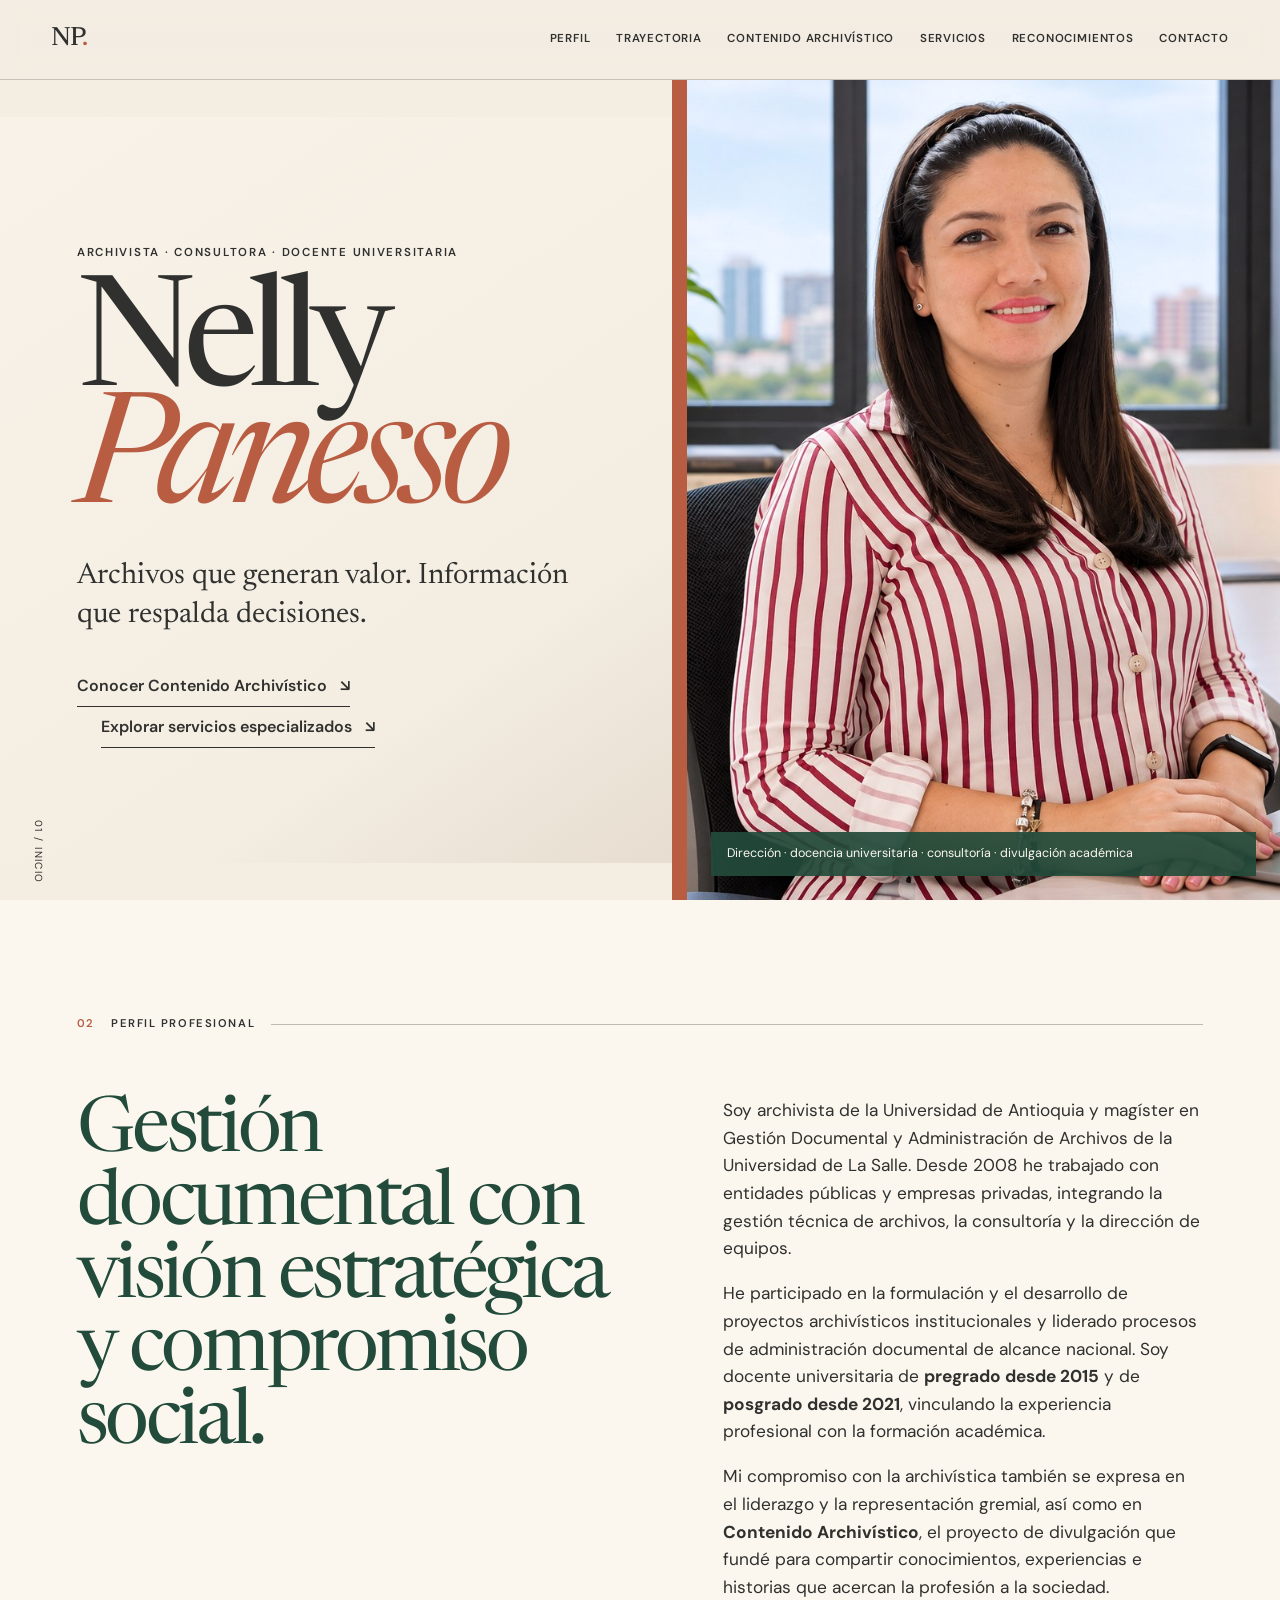
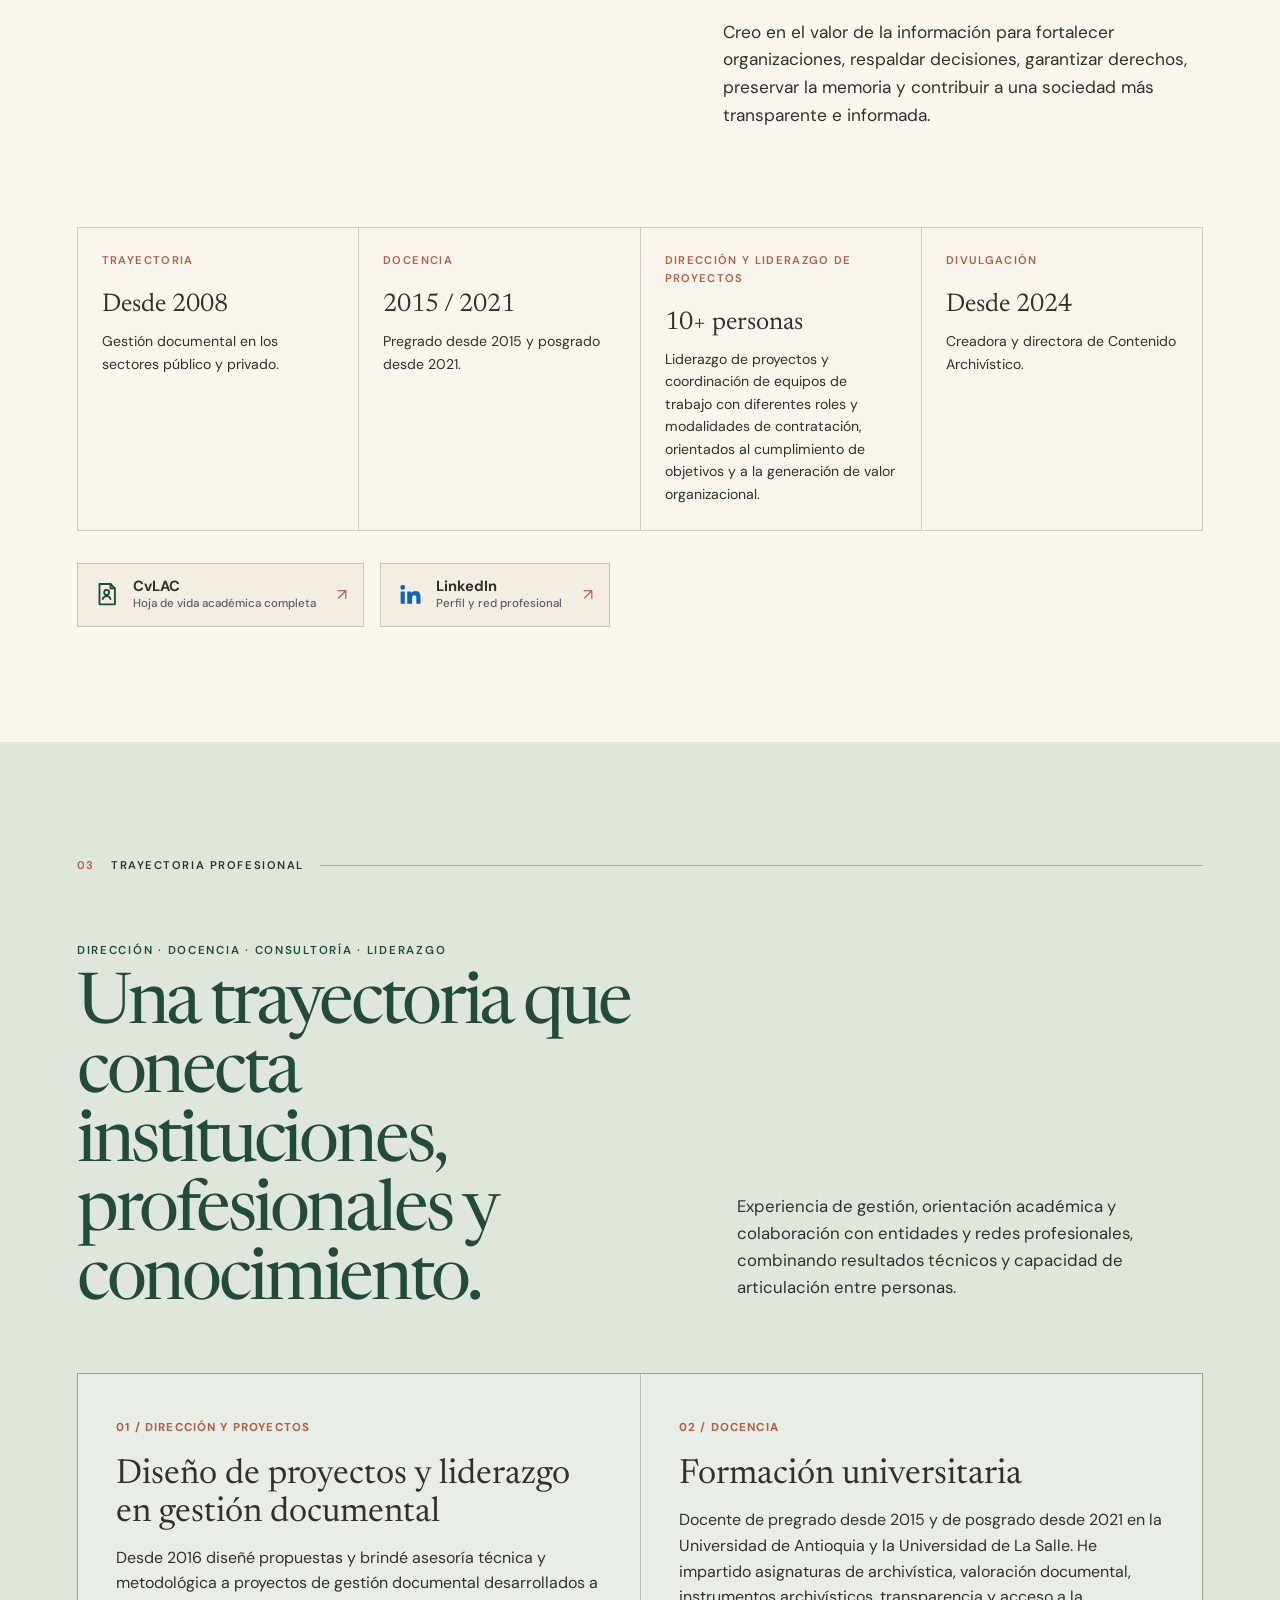
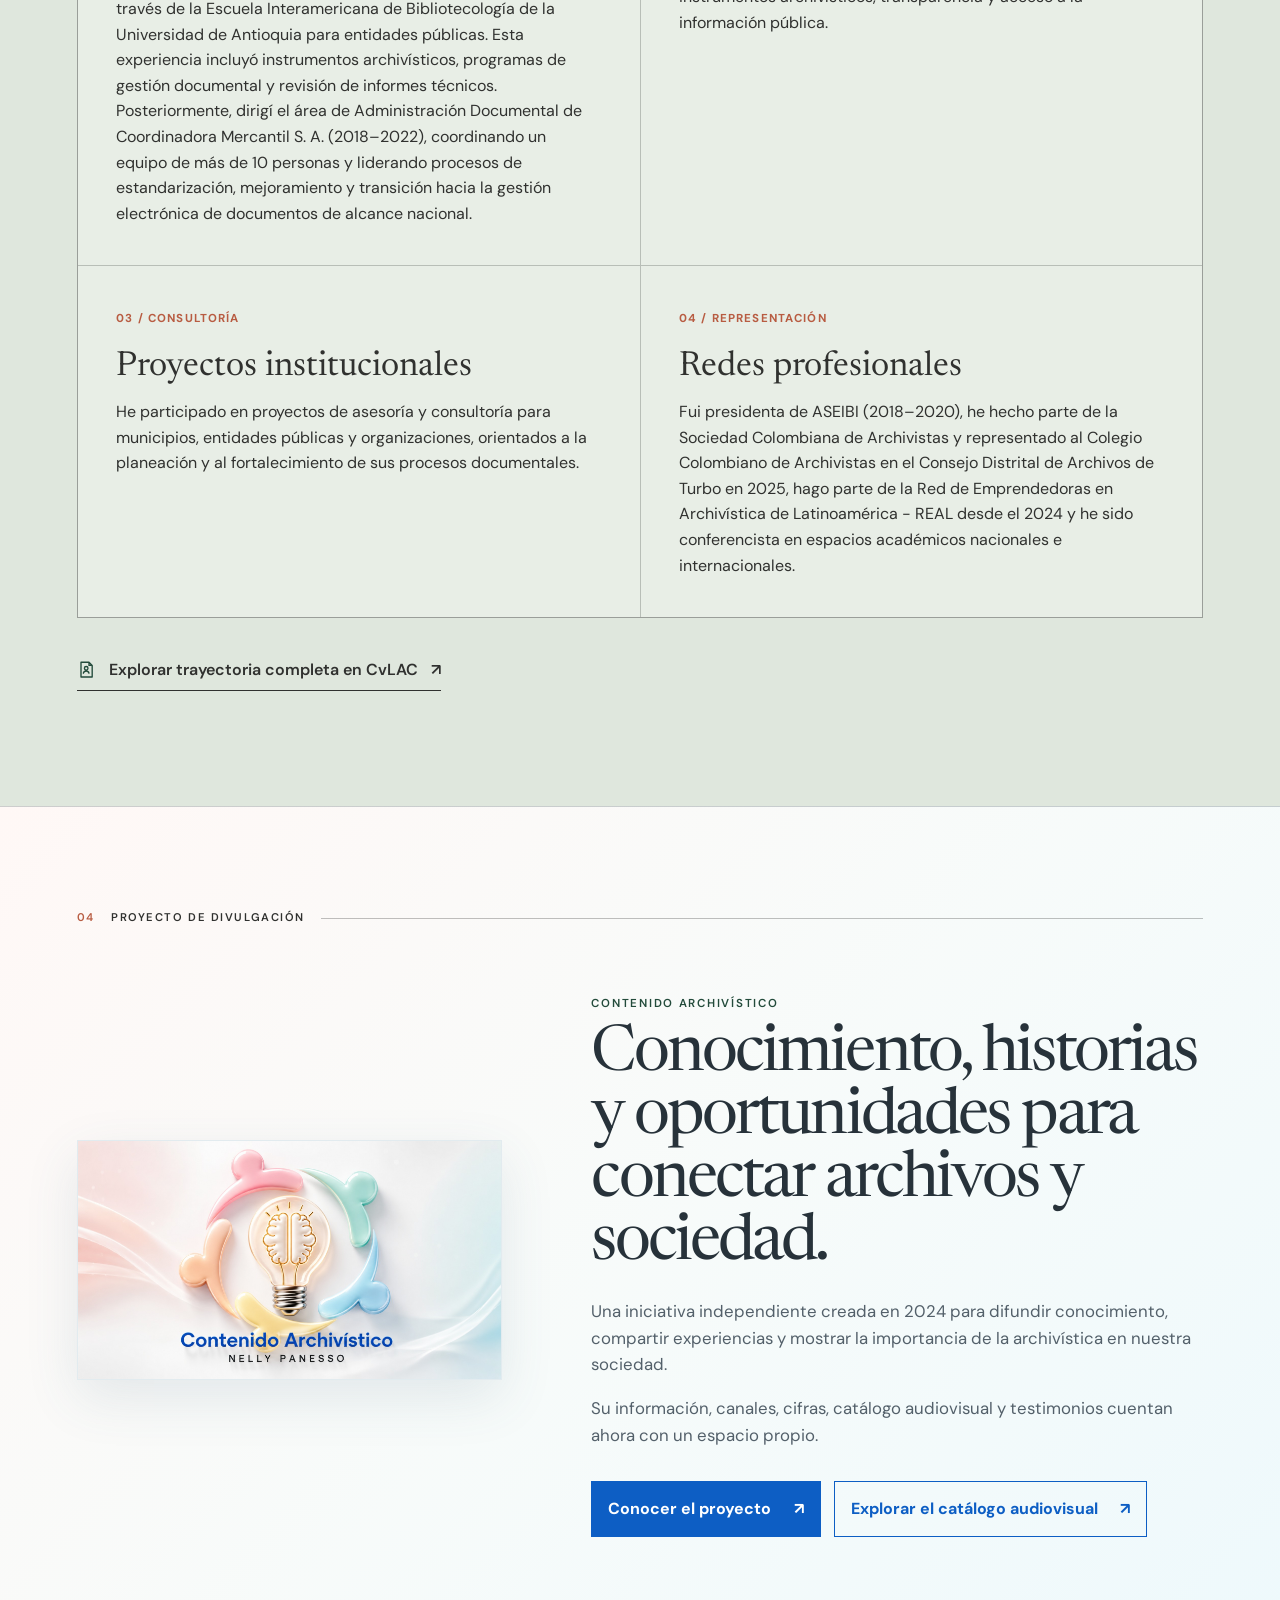
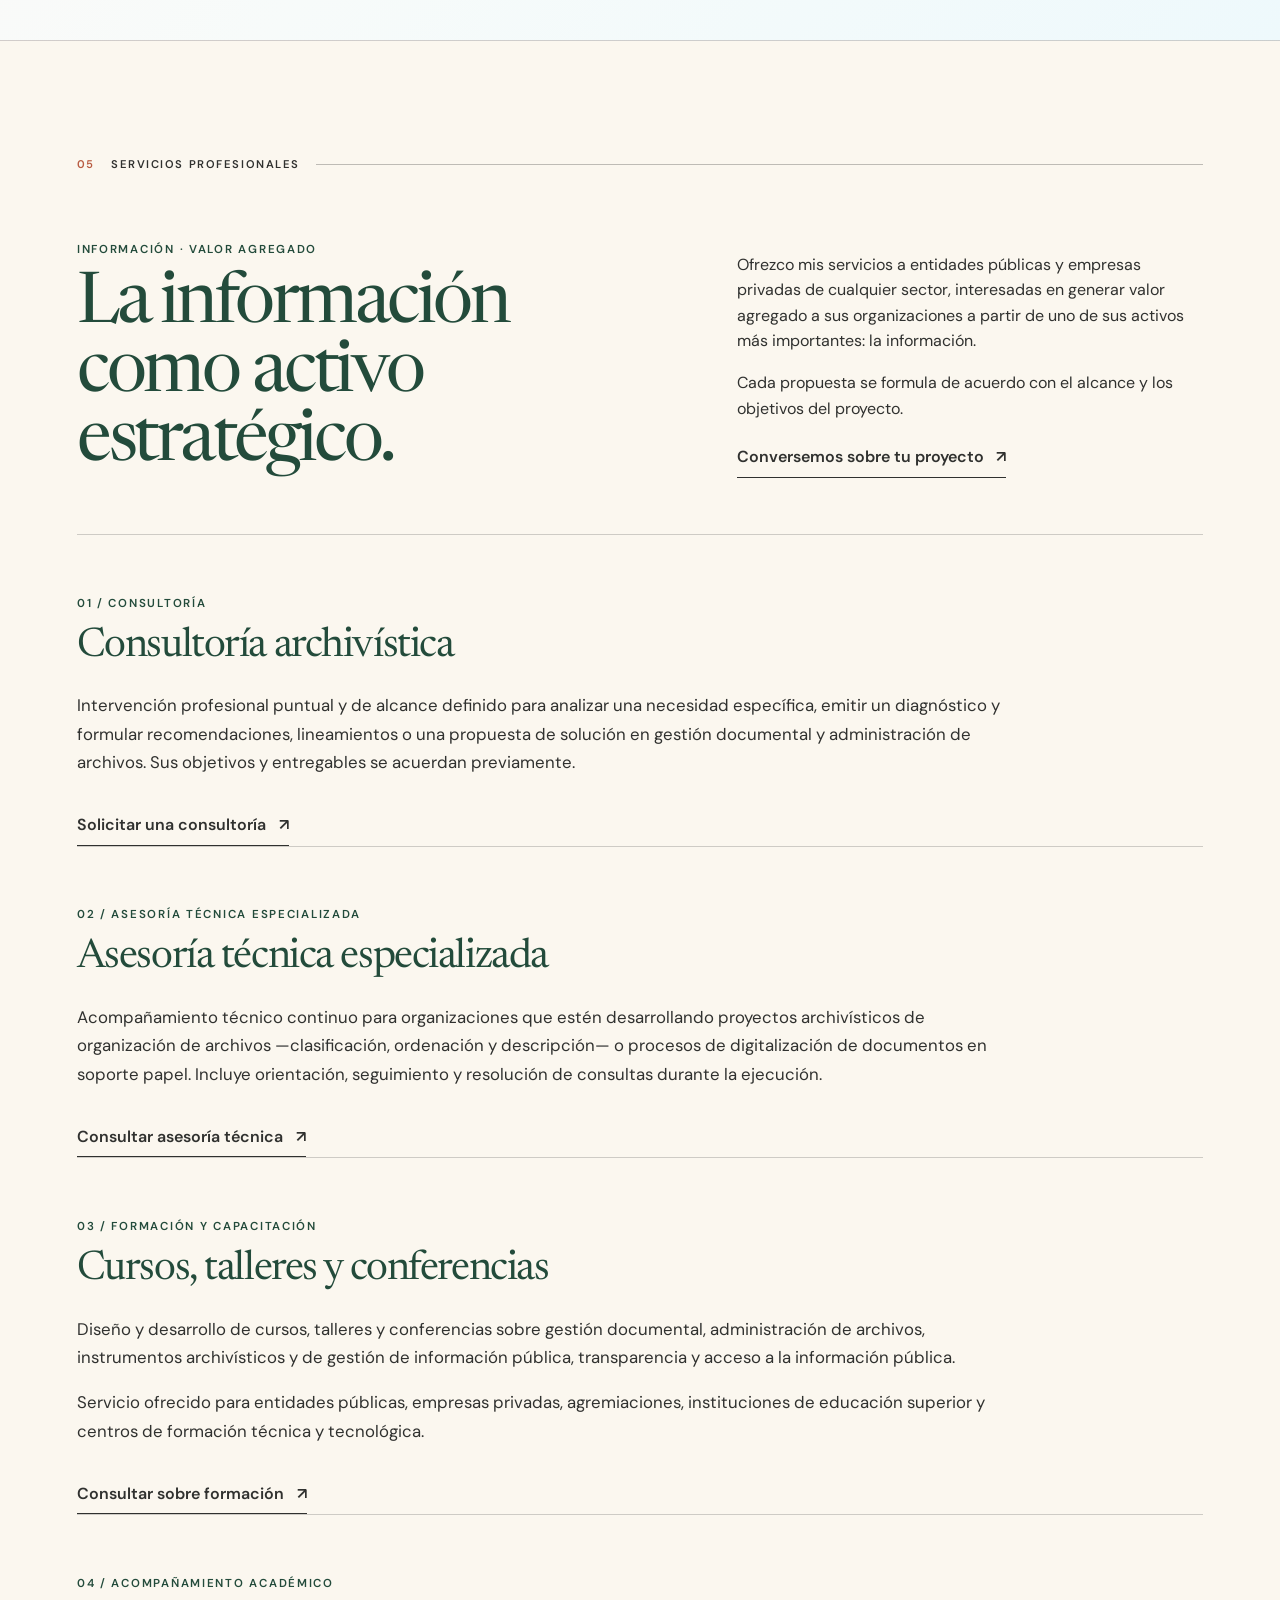
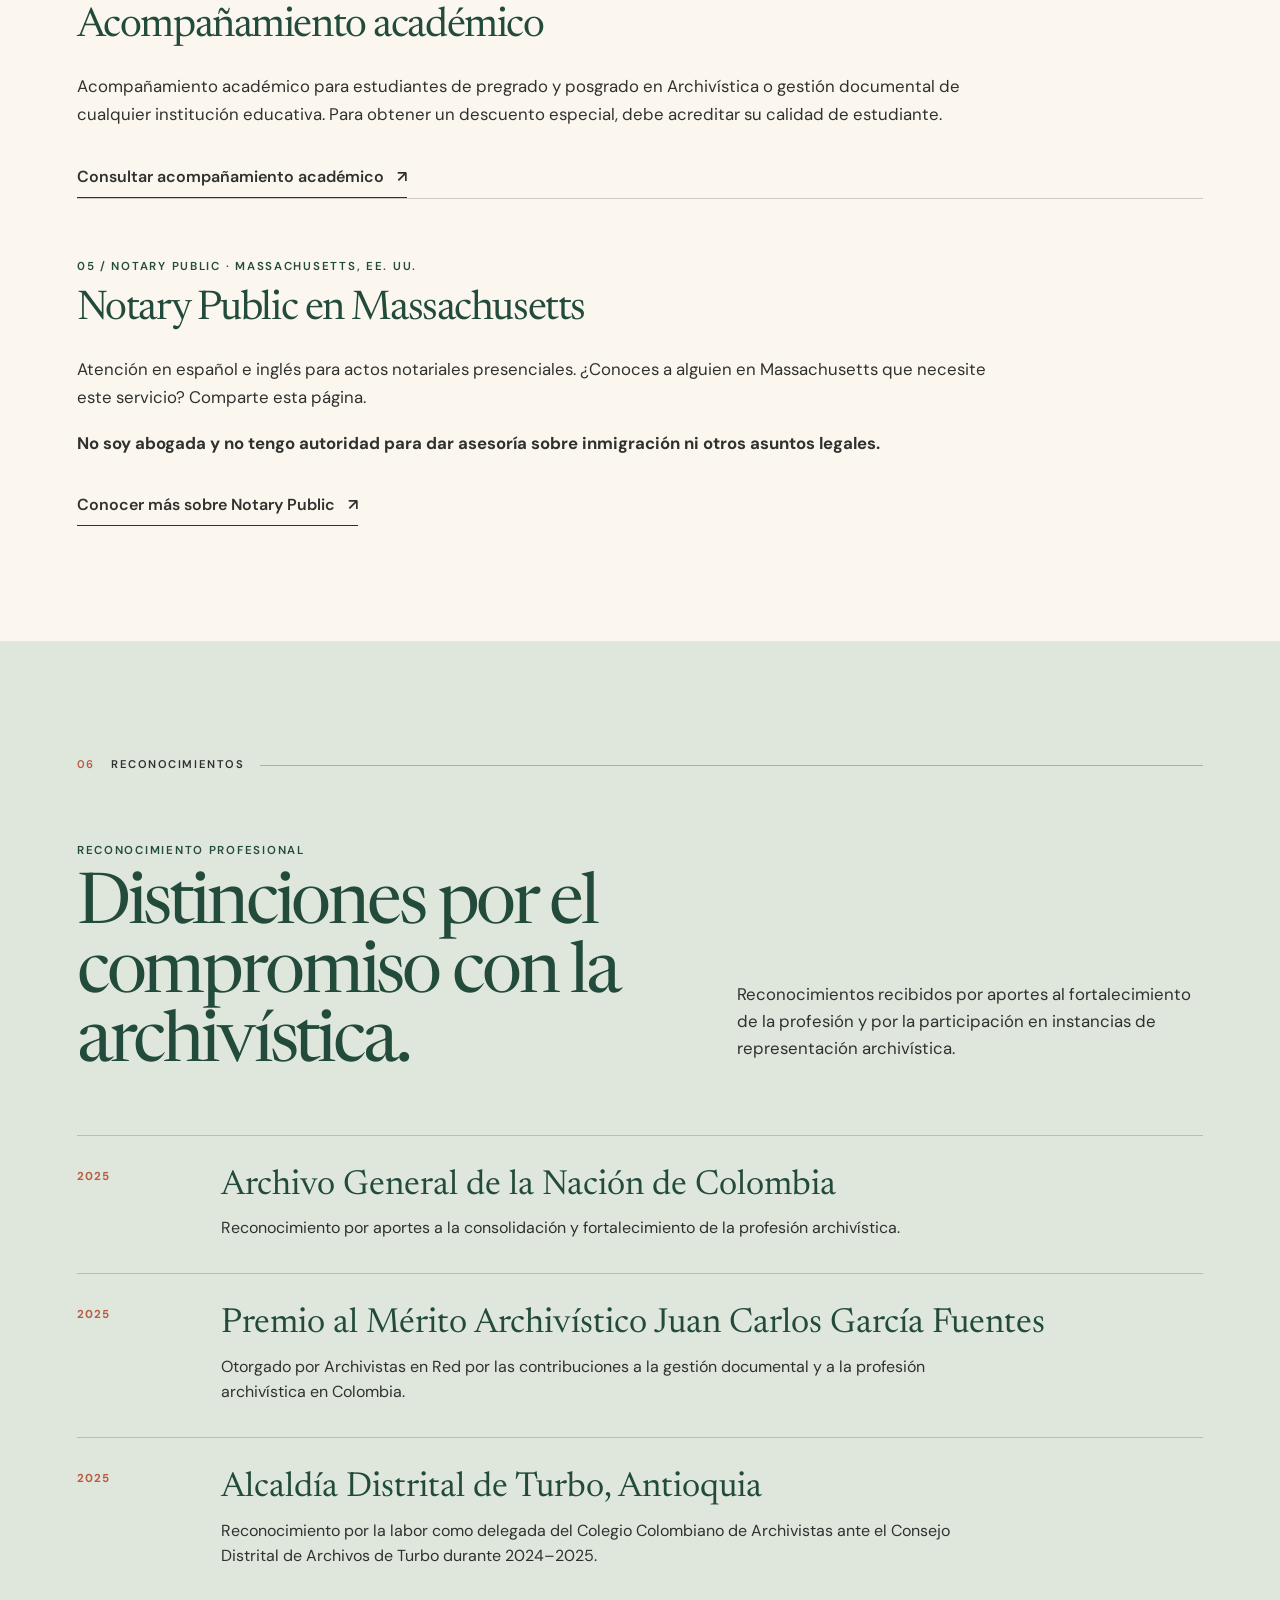
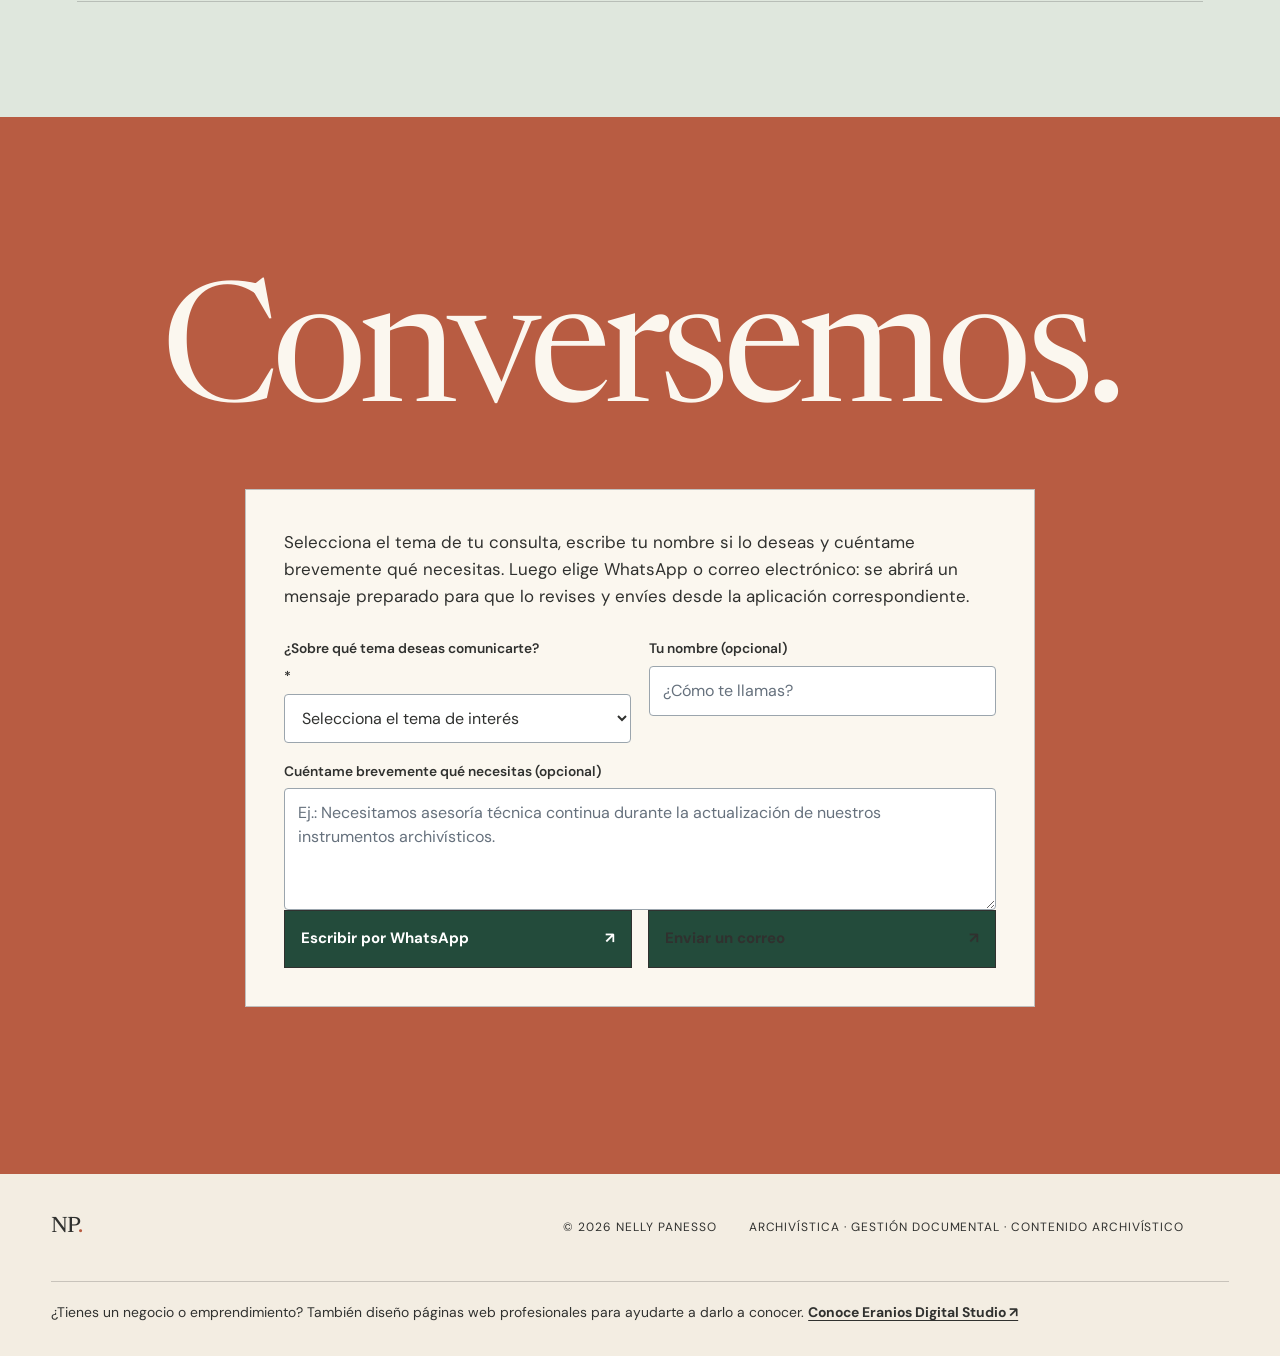
==== index.html @ 2e3d93bc "Diferenciar consultoría puntual y asesoría técnica continua" ====
<!doctype html>
<html lang="es">
<head>
  <meta charset="utf-8">
  <meta name="viewport" content="width=device-width, initial-scale=1">
  <title>Nelly Panesso | Archivista · Consultoría · Contenido Archivístico</title>
  <meta name="theme-color" content="#234b3b">
  <meta name="description" content="Nelly Panesso, archivista y magíster en Gestión Documental y Administración de Archivos. Consultoría, docencia, asesoría técnica y Contenido Archivístico.">
  <link rel="preconnect" href="https://fonts.googleapis.com">
  <link rel="preconnect" href="https://fonts.gstatic.com" crossorigin>
  <link href="https://fonts.googleapis.com/css2?family=DM+Sans:wght@400;500;600;700&family=Newsreader:opsz,wght@6..72,400;6..72,500&display=swap" rel="stylesheet">
  <link rel="icon" type="image/svg+xml" href="data:image/svg+xml,%3Csvg xmlns='http://www.w3.org/2000/svg' viewBox='0 0 64 64'%3E%3Crect width='64' height='64' rx='12' fill='%23234b3b'/%3E%3Cpath d='M17 46V18h6l18 19V18h6v28h-6L23 27v19z' fill='%23fbf7ef'/%3E%3Ccircle cx='48' cy='16' r='5' fill='%23b85c42'/%3E%3C/svg%3E">
  <link rel="stylesheet" href="assets/styles.css?v=20261115-2">
</head>
<body class="professional-site">
  <a class="skip" href="#contenido">Ir al contenido</a>
  <header class="site-header">
    <a class="brand" href="#inicio" aria-label="Nelly Panesso, inicio">NP<span>.</span></a>
    <button class="menu" type="button" aria-expanded="false" aria-controls="nav">Menú</button>
    <nav id="nav" aria-label="Navegación principal">
      <a href="#perfil">Perfil</a>
      <a href="#trayectoria">Trayectoria</a>
      <a href="contenido-archivistico.html">Contenido Archivístico</a>
      <a href="#servicios">Servicios</a>
      <a href="#reconocimientos">Reconocimientos</a>
      <a href="#contacto">Contacto</a>
    </nav>
  </header>

  <main id="contenido">
    <section class="hero" id="inicio">
      <div class="hero-copy">
        <p class="eyebrow">Archivista · Consultora · Docente universitaria</p>
        <h1>Nelly<br><em>Panesso</em></h1>
        <p class="lede">Archivos que generan valor. Información que respalda decisiones.</p>
        <a class="text-link" href="contenido-archivistico.html">Conocer Contenido Archivístico <span aria-hidden="true">↘</span></a>
        <a class="text-link second-link" href="#servicios">Explorar servicios especializados <span aria-hidden="true">↘</span></a>
      </div>
      <figure class="hero-art">
        <img src="assets/nelly-panesso-professional.jpg" alt="Retrato profesional de Nelly Panesso en su oficina">
        <figcaption>Dirección · docencia universitaria · consultoría · divulgación académica</figcaption>
      </figure>
      <p class="index" aria-hidden="true">01 / INICIO</p>
    </section>

    <section class="professional-profile" id="perfil">
      <div class="section-label"><span>02</span> Perfil profesional</div>
      <div class="professional-intro">
        <h2>Gestión documental con visión estratégica y compromiso social.</h2>
        <div>
          <p>Soy archivista de la Universidad de Antioquia y magíster en Gestión Documental y Administración de Archivos de la Universidad de La Salle. Desde 2008 he trabajado con entidades públicas y empresas privadas, integrando la gestión técnica de archivos, la consultoría y la dirección de equipos.</p>
          <p>He participado en la formulación y el desarrollo de proyectos archivísticos institucionales y liderado procesos de administración documental de alcance nacional. Soy docente universitaria de <strong>pregrado desde 2015</strong> y de <strong>posgrado desde 2021</strong>, vinculando la experiencia profesional con la formación académica.</p>
          <p>Mi compromiso con la archivística también se expresa en el liderazgo y la representación gremial, así como en <strong>Contenido Archivístico</strong>, el proyecto de divulgación que fundé para compartir conocimientos, experiencias e historias que acercan la profesión a la sociedad.</p>
          <p>Creo en el valor de la información para fortalecer organizaciones, respaldar decisiones, garantizar derechos, preservar la memoria y contribuir a una sociedad más transparente e informada.</p>
        </div>
      </div>
      <div class="profile-highlights">
        <article><span>Trayectoria</span><strong>Desde 2008</strong><p>Gestión documental en los sectores público y privado.</p></article>
        <article><span>Docencia</span><strong>2015 / 2021</strong><p>Pregrado desde 2015 y posgrado desde 2021.</p></article>
        <article><span>Dirección y liderazgo de proyectos</span><strong>10+ personas</strong><p>Liderazgo de proyectos y coordinación de equipos de trabajo con diferentes roles y modalidades de contratación, orientados al cumplimiento de objetivos y a la generación de valor organizacional.</p></article>
        <article><span>Divulgación</span><strong>Desde 2024</strong><p>Creadora y directora de Contenido Archivístico.</p></article>
      </div>
      <div class="professional-links" aria-label="Perfiles académicos y profesionales">
        <a href="https://scienti.minciencias.gov.co/cvlac/visualizador/generarCurriculoCv.do?cod_rh=0000028439" target="_blank" rel="noopener noreferrer">
          <svg class="platform-icon cvlac" viewBox="0 0 24 24" aria-hidden="true"><path d="M5 2.75h10l4 4V21.25H5z" fill="none" stroke="currentColor" stroke-width="1.7" stroke-linejoin="round"/><path d="M15 2.75v4h4M8 16.5c.4-1.7 1.8-2.7 3.5-2.7s3.1 1 3.5 2.7M11.5 8.1a2.25 2.25 0 1 1 0 4.5 2.25 2.25 0 0 1 0-4.5z" fill="none" stroke="currentColor" stroke-width="1.7" stroke-linecap="round" stroke-linejoin="round"/></svg>
          <span class="platform-link-copy"><strong>CvLAC</strong><small>Hoja de vida académica completa</small></span>
          <span class="platform-arrow" aria-hidden="true">↗</span>
        </a>
        <a href="https://www.linkedin.com/in/nelly-panesso" target="_blank" rel="noopener noreferrer">
          <svg class="platform-icon linkedin" viewBox="0 0 24 24" aria-hidden="true"><path fill="currentColor" d="M5.2 3.6A2.2 2.2 0 1 1 5.2 8a2.2 2.2 0 0 1 0-4.4zM3.3 9.5h3.8v11.2H3.3zM9.3 9.5h3.6V11h.1c.5-.9 1.8-1.9 3.7-1.9 4 0 4.7 2.6 4.7 6v5.6h-3.8v-5c0-1.2 0-2.8-1.8-2.8s-2.1 1.3-2.1 2.7v5.1H9.3z"/></svg>
          <span class="platform-link-copy"><strong>LinkedIn</strong><small>Perfil y red profesional</small></span>
          <span class="platform-arrow" aria-hidden="true">↗</span>
        </a>
      </div>
    </section>

    <section class="editorial-section trajectory" id="trayectoria">
      <div class="section-label"><span>03</span> Trayectoria profesional</div>
      <div class="editorial-heading">
        <div><p class="kicker blue">Dirección · docencia · consultoría · liderazgo</p><h2>Una trayectoria que conecta instituciones, profesionales y conocimiento.</h2></div>
        <p>Experiencia de gestión, orientación académica y colaboración con entidades y redes profesionales, combinando resultados técnicos y capacidad de articulación entre personas.</p>
      </div>
      <div class="editorial-cards">
        <article><span>01 / Dirección y proyectos</span><h3>Diseño de proyectos y liderazgo en gestión documental</h3><p>Desde 2016 diseñé propuestas y brindé asesoría técnica y metodológica a proyectos de gestión documental desarrollados a través de la Escuela Interamericana de Bibliotecología de la Universidad de Antioquia para entidades públicas. Esta experiencia incluyó instrumentos archivísticos, programas de gestión documental y revisión de informes técnicos. Posteriormente, dirigí el área de Administración Documental de Coordinadora Mercantil S. A. (2018–2022), coordinando un equipo de más de 10 personas y liderando procesos de estandarización, mejoramiento y transición hacia la gestión electrónica de documentos de alcance nacional.</p></article>
        <article><span>02 / Docencia</span><h3>Formación universitaria</h3><p>Docente de pregrado desde 2015 y de posgrado desde 2021 en la Universidad de Antioquia y la Universidad de La Salle. He impartido asignaturas de archivística, valoración documental, instrumentos archivísticos, transparencia y acceso a la información pública.</p></article>
        <article><span>03 / Consultoría</span><h3>Proyectos institucionales</h3><p>He participado en proyectos de asesoría y consultoría para municipios, entidades públicas y organizaciones, orientados a la planeación y al fortalecimiento de sus procesos documentales.</p></article>
        <article><span>04 / Representación</span><h3>Redes profesionales</h3><p>Fui presidenta de ASEIBI (2018–2020), he hecho parte de la Sociedad Colombiana de Archivistas y representado al Colegio Colombiano de Archivistas en el Consejo Distrital de Archivos de Turbo en 2025, hago parte de la Red de Emprendedoras en Archivística de Latinoamérica - REAL desde el 2024 y he sido conferencista en espacios académicos nacionales e internacionales.</p></article>
      </div>
      <a class="text-link platform-text-link" href="https://scienti.minciencias.gov.co/cvlac/visualizador/generarCurriculoCv.do?cod_rh=0000028439" target="_blank" rel="noopener noreferrer"><svg class="inline-platform-icon" viewBox="0 0 24 24" aria-hidden="true"><path d="M5 2.75h10l4 4V21.25H5zM15 2.75v4h4" fill="none" stroke="currentColor" stroke-width="1.7" stroke-linejoin="round"/><path d="M8 16.5c.4-1.7 1.8-2.7 3.5-2.7s3.1 1 3.5 2.7M11.5 8.1a2.25 2.25 0 1 1 0 4.5 2.25 2.25 0 0 1 0-4.5z" fill="none" stroke="currentColor" stroke-width="1.7" stroke-linecap="round"/></svg>Explorar trayectoria completa en CvLAC <span aria-hidden="true">↗</span></a>
    </section>

    <section class="community-preview" id="comunidad">
      <div class="section-label"><span>04</span> Proyecto de divulgación</div>
      <div class="community-preview-grid">
        <figure><img src="assets/contenido-archivistico-logo.jpg" alt="Logo de Contenido Archivístico de Nelly Panesso"></figure>
        <div class="community-preview-copy">
          <p class="kicker blue">Contenido Archivístico</p>
          <h2>Conocimiento, historias y oportunidades para conectar archivos y sociedad.</h2>
          <p>Una iniciativa independiente creada en 2024 para difundir conocimiento, compartir experiencias y mostrar la importancia de la archivística en nuestra sociedad.</p>
          <p>Su información, canales, cifras, catálogo audiovisual y testimonios cuentan ahora con un espacio propio.</p>
          <div class="community-preview-actions">
            <a class="ca-primary" href="contenido-archivistico.html">Conocer el proyecto <span aria-hidden="true">↗</span></a>
            <a href="catalogo-audiovisual.html">Explorar el catálogo audiovisual <span aria-hidden="true">↗</span></a>
          </div>
        </div>
      </div>
    </section>

    <section class="editorial-section special-services" id="servicios">
      <div class="section-label"><span>05</span> Servicios profesionales</div>
      <div class="editorial-heading">
        <div>
          <p class="kicker blue">Información · valor agregado</p>
          <h2>La información como activo estratégico.</h2>
        </div>
        <div class="services-message">
          <p>Ofrezco mis servicios a entidades públicas y empresas privadas de cualquier sector, interesadas en generar valor agregado a sus organizaciones a partir de uno de sus activos más importantes: la información.</p>
          <p>Cada propuesta se formula de acuerdo con el alcance y los objetivos del proyecto.</p>
          <a class="text-link" href="#contacto">Conversemos sobre tu proyecto <span aria-hidden="true">↗</span></a>
        </div>
      </div>
      <article class="service-training service-consultancy">
        <p class="kicker blue">01 / CONSULTORÍA</p>
        <h3>Consultoría archivística</h3>
        <p>Intervención profesional puntual y de alcance definido para analizar una necesidad específica, emitir un diagnóstico y formular recomendaciones, lineamientos o una propuesta de solución en gestión documental y administración de archivos. Sus objetivos y entregables se acuerdan previamente.</p>
        <a class="text-link request-service" data-interest="Consultoría archivística" href="#contacto">Solicitar una consultoría <span aria-hidden="true">↗</span></a>
      </article>
      <article class="service-training">
        <p class="kicker blue">02 / ASESORÍA TÉCNICA ESPECIALIZADA</p>
        <h3>Asesoría técnica especializada</h3>
        <p>Acompañamiento técnico continuo para organizaciones que estén desarrollando proyectos archivísticos de organización de archivos —clasificación, ordenación y descripción— o procesos de digitalización de documentos en soporte papel. Incluye orientación, seguimiento y resolución de consultas durante la ejecución.</p>
        <a class="text-link request-service" data-interest="Asesoría técnica especializada" href="#contacto">Consultar asesoría técnica <span aria-hidden="true">↗</span></a>
      </article>
      <article class="service-training">
        <p class="kicker blue">03 / FORMACIÓN Y CAPACITACIÓN</p>
        <h3>Cursos, talleres y conferencias</h3>
        <p>Diseño y desarrollo de cursos, talleres y conferencias sobre gestión documental, administración de archivos, instrumentos archivísticos y de gestión de información pública, transparencia y acceso a la información pública.</p>
        <p>Servicio ofrecido para entidades públicas, empresas privadas, agremiaciones, instituciones de educación superior y centros de formación técnica y tecnológica.</p>
        <a class="text-link request-service" data-interest="Formación y capacitación en gestión documental" href="#contacto">Consultar sobre formación <span aria-hidden="true">↗</span></a>
      </article>
      <article class="service-training">
        <p class="kicker blue">04 / ACOMPAÑAMIENTO ACADÉMICO</p>
        <h3>Acompañamiento académico</h3>
        <p>Acompañamiento académico para estudiantes de pregrado y posgrado en Archivística o gestión documental de cualquier institución educativa. Para obtener un descuento especial, debe acreditar su calidad de estudiante.</p>
        <a class="text-link request-service" data-interest="Acompañamiento académico" href="#contacto">Consultar acompañamiento académico <span aria-hidden="true">↗</span></a>
      </article>
      <article class="service-training service-notary">
        <p class="kicker blue">05 / NOTARY PUBLIC · MASSACHUSETTS, EE. UU.</p>
        <h3>Notary Public en Massachusetts</h3>
        <p>Atención en español e inglés para actos notariales presenciales. ¿Conoces a alguien en Massachusetts que necesite este servicio? Comparte esta página.</p>
        <p><strong>No soy abogada y no tengo autoridad para dar asesoría sobre inmigración ni otros asuntos legales.</strong></p>
        <a class="text-link" href="notary-ma.html">Conocer más sobre Notary Public <span aria-hidden="true">↗</span></a>
      </article>
    </section>

    <section class="editorial-section recognitions" id="reconocimientos">
      <div class="section-label"><span>06</span> Reconocimientos</div>
      <div class="editorial-heading">
        <div><p class="kicker blue">Reconocimiento profesional</p><h2>Distinciones por el compromiso con la archivística.</h2></div>
        <p>Reconocimientos recibidos por aportes al fortalecimiento de la profesión y por la participación en instancias de representación archivística.</p>
      </div>
      <div class="recognition-list">
        <article><span>2025</span><div><h3>Archivo General de la Nación de Colombia</h3><p>Reconocimiento por aportes a la consolidación y fortalecimiento de la profesión archivística.</p></div></article>
        <article><span>2025</span><div><h3>Premio al Mérito Archivístico Juan Carlos García Fuentes</h3><p>Otorgado por Archivistas en Red por las contribuciones a la gestión documental y a la profesión archivística en Colombia.</p></div></article>
        <article><span>2025</span><div><h3>Alcaldía Distrital de Turbo, Antioquia</h3><p>Reconocimiento por la labor como delegada del Colegio Colombiano de Archivistas ante el Consejo Distrital de Archivos de Turbo durante 2024–2025.</p></div></article>
      </div>
    </section>

    <section class="contact" id="contacto">
      <h2>Conversemos.</h2>
      <div class="contact-simple" id="contact-simple">
        <p class="contact-simple-intro">Selecciona el tema de tu consulta, escribe tu nombre si lo deseas y cuéntame brevemente qué necesitas. Luego elige WhatsApp o correo electrónico: se abrirá un mensaje preparado para que lo revises y envíes desde la aplicación correspondiente.</p>
        <div class="contact-simple-fields">
          <label for="contact-service">¿Sobre qué tema deseas comunicarte? <span aria-hidden="true">*</span>
            <select id="contact-service" name="tema" required>
              <option value="">Selecciona el tema de interés</option>
              <option value="Consultoría archivística">Consultoría archivística · intervención puntual</option>
              <option value="Asesoría técnica especializada">Asesoría técnica especializada · acompañamiento continuo</option>
              <option value="Formación y capacitación en gestión documental">Formación y capacitación especializada</option>
              <option value="Acompañamiento académico">Acompañamiento académico</option>
              <option value="Material académico para Contenido Archivístico">Propuesta de material académico ya elaborado para Contenido Archivístico</option>
              <option value="Otra consulta profesional">Otra consulta relacionada con la archivística</option>
            </select>
          </label>
          <label for="contact-name">Tu nombre (opcional)
            <input type="text" id="contact-name" name="nombre" maxlength="100" autocomplete="name" placeholder="¿Cómo te llamas?">
          </label>
          <label class="wide" for="contact-message">Cuéntame brevemente qué necesitas (opcional)
            <textarea id="contact-message" name="consulta" rows="4" maxlength="700" placeholder="Ej.: Necesitamos asesoría técnica continua durante la actualización de nuestros instrumentos archivísticos."></textarea>
          </label>
        </div>
        <p class="contact-simple-note" id="contact-topic-note" role="status" aria-live="polite"></p>
        <div class="contact-direct-actions">
          <a class="contact-direct whatsapp-direct" id="contact-whatsapp" href="https://wa.me/573017171462" target="_blank" rel="noopener noreferrer">Escribir por WhatsApp <span aria-hidden="true">↗</span></a>
          <a class="contact-direct email-direct" id="contact-email" href="mailto:nellypanessoa@gmail.com">Enviar un correo <span aria-hidden="true">↗</span></a>
        </div>
      </div>
    </section>
  </main>
  <footer>
    <a class="brand footer-brand" href="#inicio">NP<span>.</span></a>
    <p>© <span id="year"></span> Nelly Panesso</p>
    <p>Archivística · Gestión documental · Contenido Archivístico</p>
    <p class="eranios-promo">¿Tienes un negocio o emprendimiento? También diseño páginas web profesionales para ayudarte a darlo a conocer. <a href="https://eranios.com/" target="_blank" rel="noopener noreferrer">Conoce Eranios Digital Studio ↗</a></p>
  </footer>
  <script src="assets/site.js"></script>
</body>
</html>
---- assets/styles.css ----
:root {
  --ink: #10192a;
  --paper: #f4efe6;
  --white: #fffaf2;
  --red: #ea4d2f;
  --blue: #164f87;
  --aqua: #9fdad4;
  --line: rgba(16, 25, 42, .22);
  --sans: "DM Sans", system-ui, sans-serif;
  --serif: "Newsreader", Georgia, serif;
}
* { box-sizing: border-box; }
html { scroll-behavior: smooth; scroll-padding-top: 5rem; }
body { margin: 0; color: var(--ink); background: var(--paper); font: 400 1rem/1.6 var(--sans); }
a { color: inherit; }
img { display: block; max-width: 100%; }
button, input, select, textarea { font: inherit; }
.skip { position: fixed; left: 1rem; top: -5rem; z-index: 99; padding: .7rem 1rem; background: var(--white); }
.skip:focus { top: 1rem; }
.site-header { min-height: 5rem; padding: 0 clamp(1.25rem, 4vw, 4rem); display: flex; align-items: center; justify-content: space-between; border-bottom: 1px solid var(--line); position: sticky; top: 0; z-index: 20; background: color-mix(in srgb, var(--paper) 94%, transparent); backdrop-filter: blur(12px); }
.brand { font: 500 1.65rem/1 var(--serif); text-decoration: none; letter-spacing: -.04em; }
.brand span { color: var(--red); }
nav { display: flex; gap: clamp(.85rem, 2vw, 2.2rem); align-items: center; }
nav a { font-size: .72rem; font-weight: 600; text-decoration: none; text-transform: uppercase; letter-spacing: .07em; }
nav a:hover, nav a:focus-visible { color: var(--red); }
.menu { display: none; background: none; border: 0; color: inherit; font: 600 .85rem var(--sans); text-transform: uppercase; cursor: pointer; }
.hero { min-height: calc(100vh - 5rem); display: grid; grid-template-columns: minmax(0, 1.05fr) minmax(22rem, .95fr); position: relative; }
.hero-copy { padding: clamp(4rem, 9vw, 8rem) clamp(1.25rem, 6vw, 6rem); align-self: center; }
.eyebrow, .kicker { font-size: .72rem; font-weight: 600; letter-spacing: .15em; text-transform: uppercase; }
.hero h1 { font: 400 clamp(5rem, 12vw, 10rem)/.76 var(--serif); letter-spacing: -.065em; margin: 1.8rem 0 2rem; }
.hero h1 em { color: var(--red); font-weight: 400; }
.lede { max-width: 38rem; font: 400 clamp(1.3rem, 2.3vw, 2rem)/1.35 var(--serif); }
.text-link { display: inline-flex; gap: .8rem; border-bottom: 1px solid currentColor; text-decoration: none; padding: .45rem 0; font-weight: 600; }
.hero-art { margin: 0; position: relative; min-height: 35rem; overflow: hidden; background: var(--blue); }
.hero-art img { width: 100%; height: 100%; object-fit: cover; mix-blend-mode: luminosity; transition: filter .5s ease, transform 1s ease; }
.hero-art:hover img { mix-blend-mode: normal; transform: scale(1.015); }
.hero-art figcaption { position: absolute; right: 1.5rem; bottom: 1.5rem; left: 1.5rem; padding: .75rem 1rem; background: rgba(16,25,42,.9); color: var(--white); font-size: .78rem; }
.index { position: absolute; bottom: 1rem; left: 1.2rem; writing-mode: vertical-rl; font-size: .64rem; letter-spacing: .14em; }
.section-label { display: flex; gap: 1rem; align-items: center; font-size: .7rem; font-weight: 600; letter-spacing: .14em; text-transform: uppercase; }
.section-label::after { content: ""; height: 1px; background: currentColor; opacity: .3; flex: 1; }
.section-label span { color: var(--red); }
.section-label.light span, .kicker { color: #ff745c; }
.professional-profile, .profile, .community, .testimonials, .service-section, .advisory { padding: clamp(5rem, 9vw, 8rem) clamp(1.25rem, 6vw, 6rem); }
.professional-profile { background: var(--white); }
.professional-intro { margin-top: 4rem; display: grid; grid-template-columns: 1.05fr .95fr; gap: clamp(3rem, 9vw, 8rem); align-items: start; }
.professional-intro h2, .testimonials h2 { font: 400 clamp(3rem, 6vw, 6rem)/.95 var(--serif); letter-spacing: -.045em; margin: 0; }
.professional-intro > div { max-width: 40rem; font-size: 1.08rem; }
.professional-intro > div p:first-child { margin-top: 0; }
.profile-highlights { display: grid; grid-template-columns: repeat(4, 1fr); margin-top: 5rem; border-top: 1px solid var(--line); border-left: 1px solid var(--line); }
.profile-highlights article { min-height: 13rem; padding: 1.5rem; border-right: 1px solid var(--line); border-bottom: 1px solid var(--line); }
.profile-highlights span { display: block; color: var(--red); font-size: .7rem; font-weight: 600; letter-spacing: .12em; text-transform: uppercase; }
.profile-highlights strong { display: block; margin: 1.4rem 0 .7rem; font: 400 1.6rem/1.05 var(--serif); }
.profile-highlights p { margin: 0; font-size: .88rem; }
.professional-links { display: flex; flex-wrap: wrap; gap: 1rem; margin-top: 2rem; }
.professional-links a { display: inline-flex; align-items: center; gap: .8rem; min-height: 4rem; padding: .7rem 1rem; border: 1px solid var(--line); background: var(--paper); text-decoration: none; font-size: .86rem; transition: transform .2s ease, border-color .2s ease, box-shadow .2s ease; }
.professional-links a:hover, .professional-links a:focus-visible { color: var(--ink); border-color: var(--red); box-shadow: 0 8px 22px rgba(16,25,42,.08); transform: translateY(-2px); }
.platform-icon { width: 1.65rem; height: 1.65rem; flex: 0 0 auto; }
.platform-icon.cvlac { color: var(--blue); }
.platform-icon.linkedin { color: #0a66c2; }
.platform-link-copy { display: grid; gap: .05rem; line-height: 1.2; }
.platform-link-copy strong { font-size: .92rem; }
.platform-link-copy small { color: #58606c; font-size: .72rem; font-weight: 500; }
.platform-arrow { margin-left: .5rem; color: var(--red); font-size: 1rem; }
.inline-platform-icon { width: 1.2rem; height: 1.2rem; flex: 0 0 auto; color: var(--blue); }
.text-link.platform-text-link { align-items: center; }
.profile-grid { margin-top: 4rem; display: grid; grid-template-columns: 1.05fr .95fr; gap: clamp(3rem, 9vw, 8rem); align-items: start; }
.profile h2, .community h2, .service-copy h2, .advisory h2, .contact h2 { font: 400 clamp(3rem, 6vw, 6rem)/.95 var(--serif); letter-spacing: -.045em; margin: 0; }
.profile-copy { max-width: 38rem; font-size: 1.08rem; }
.service-index { margin-top: 2.5rem; border-top: 1px solid var(--line); }
.service-index a { display: grid; grid-template-columns: 3rem 1fr; gap: 1rem; align-items: center; padding: 1rem 0; border-bottom: 1px solid var(--line); text-decoration: none; font-weight: 600; }
.service-index a:hover { color: var(--red); }
.service-index span { font-size: .7rem; letter-spacing: .1em; color: var(--red); }
.dark-section { background: var(--ink); color: var(--white); }
.community-grid { margin-top: 4rem; display: grid; grid-template-columns: 1.1fr .9fr; gap: clamp(3rem, 8vw, 7rem); align-items: start; }
.community h2 { max-width: 50rem; }
.community-copy { color: #d7dbe2; font-size: 1.08rem; }
.channel-actions { display: grid; gap: 1rem; margin-top: 2.5rem; }
.action-card { display: grid; grid-template-columns: 5rem 1fr auto; gap: 1rem; align-items: center; padding: 1.3rem 1.4rem; border: 1px solid rgba(255,255,255,.28); text-decoration: none; transition: background .2s ease, color .2s ease; }
.action-card:hover, .action-card:focus-visible { background: var(--white); color: var(--ink); }
.action-card span { font-size: .7rem; letter-spacing: .1em; text-transform: uppercase; }
.action-card strong { font-weight: 500; }
.action-card i { font-style: normal; font-size: 1.2rem; }
.testimonials { background: var(--aqua); }
.testimonials-layout { display: grid; grid-template-columns: 1.1fr .9fr; gap: clamp(3rem, 8vw, 7rem); align-items: start; margin-top: 4rem; }
.testimonials-copy { max-width: 38rem; font-size: 1.08rem; }
.testimonial-link { display: inline-flex; justify-content: space-between; gap: 2rem; margin-top: 1.5rem; padding: 1rem 1.2rem; background: var(--ink); color: var(--white); text-decoration: none; font-weight: 600; }
.testimonial-link:hover, .testimonial-link:focus-visible { background: var(--red); }
.service-section { border-top: 1px solid var(--line); }
.service-layout { margin-top: 4rem; display: grid; grid-template-columns: minmax(0, .85fr) minmax(32rem, 1.15fr); gap: clamp(3rem, 8vw, 7rem); align-items: start; }
.service-copy { position: sticky; top: 8rem; }
.service-copy h2 { margin: .7rem 0 2rem; }
.service-copy > p:not(.kicker):not(.legal-note) { font-size: 1.08rem; max-width: 38rem; }
.kicker.blue { color: var(--blue); }
.feature-list { list-style: none; margin: 2.5rem 0; padding: 0; border-top: 1px solid currentColor; }
.feature-list li { position: relative; padding: .85rem 0 .85rem 1.6rem; border-bottom: 1px solid color-mix(in srgb, currentColor 30%, transparent); }
.feature-list li::before { content: "•"; position: absolute; left: .25rem; color: var(--red); }
.request-form { background: var(--white); border: 1px solid var(--line); padding: clamp(1.5rem, 4vw, 3rem); }
.form-heading { display: flex; justify-content: space-between; gap: 2rem; align-items: end; padding-bottom: 1.5rem; margin-bottom: 2rem; border-bottom: 1px solid var(--line); }
.form-heading p { margin: 0; font: 400 clamp(1.8rem, 3vw, 2.7rem)/1 var(--serif); }
.form-heading span { max-width: 15rem; font-size: .78rem; color: #556070; }
.form-grid { display: grid; grid-template-columns: 1fr 1fr; gap: 1.2rem; }
.form-grid > label, fieldset { display: flex; flex-direction: column; gap: .45rem; font-size: .78rem; font-weight: 600; letter-spacing: .03em; }
.form-grid .full { grid-column: 1 / -1; }
input, select, textarea { width: 100%; border: 1px solid rgba(16,25,42,.3); border-radius: 0; background: transparent; color: inherit; padding: .78rem .85rem; min-height: 3rem; }
textarea { resize: vertical; line-height: 1.5; }
input:focus, select:focus, textarea:focus { outline: 3px solid color-mix(in srgb, var(--red) 25%, transparent); border-color: var(--red); }
fieldset { border: 1px solid rgba(16,25,42,.3); padding: 1rem; margin: 0; }
legend { padding: 0 .4rem; }
.checks { display: flex; flex-wrap: wrap; gap: .65rem 1.1rem; }
.checks label { display: inline-flex; align-items: center; gap: .45rem; font-weight: 400; font-size: .9rem; letter-spacing: 0; }
.checks input { width: 1rem; height: 1rem; min-height: 0; padding: 0; accent-color: var(--red); }
.submit-button, .contact-button { display: inline-flex; align-items: center; justify-content: space-between; gap: 1rem; width: 100%; margin-top: 1.5rem; border: 0; background: var(--ink); color: var(--white); padding: 1rem 1.2rem; text-decoration: none; font-weight: 600; cursor: pointer; }
.submit-button:hover, .submit-button:focus-visible { background: var(--red); }
.form-note { margin: 1rem 0 0; font-size: .72rem; color: #606876; }
.english-conversation { background: var(--blue); color: var(--white); border: 0; }
.english-conversation .feature-list { color: #e6edf5; }
.english-conversation .feature-list li::before { color: var(--aqua); }
.form-dark { background: #0d3154; border-color: rgba(255,255,255,.25); }
.form-dark .form-heading, .form-dark fieldset, .form-dark input, .form-dark select, .form-dark textarea { border-color: rgba(255,255,255,.3); }
.form-dark .form-heading span, .form-dark .form-note { color: #cad7e4; }
.form-dark select option { color: var(--ink); background: var(--white); }
.light-button { background: var(--white); color: var(--ink); }
.light-button:hover, .light-button:focus-visible { background: var(--aqua); color: var(--ink); }
.service-cta-card { min-height: 28rem; display: flex; flex-direction: column; justify-content: space-between; }
.service-cta-card h3 { margin: .8rem 0 1.5rem; font: 400 clamp(2.4rem, 4.5vw, 4.5rem)/1 var(--serif); letter-spacing: -.035em; }
.service-cta-card p:not(.kicker) { max-width: 38rem; color: #d7e4f0; }
.service-cta-card .submit-button { margin-top: 3rem; }
.translation-services { background: var(--aqua); }
.translation-card { background: color-mix(in srgb, var(--white) 82%, transparent); }
.translation-card p:not(.kicker) { color: var(--ink); }
.digital-services { background: var(--white); }
.digital-grid article { min-height: 28rem; }
.advisory-heading { display: grid; grid-template-columns: 1.15fr .85fr; gap: 5rem; align-items: end; margin: 4rem 0; }
.advisory-heading p { font-size: 1.08rem; }
.audience-grid { display: grid; grid-template-columns: repeat(3, 1fr); border-top: 1px solid var(--line); border-left: 1px solid var(--line); }
.audience-grid article { display: flex; flex-direction: column; min-height: 26rem; padding: clamp(1.5rem, 3vw, 2.5rem); border-right: 1px solid var(--line); border-bottom: 1px solid var(--line); }
.audience-grid article > span { color: var(--red); font-size: .7rem; letter-spacing: .12em; }
.audience-grid h3 { font: 400 clamp(1.8rem, 3vw, 2.8rem)/1.05 var(--serif); margin: 2rem 0 1rem; }
.audience-grid p { margin: 0 0 2rem; }
.audience-grid .text-link { margin-top: auto; align-self: flex-start; font-size: .88rem; }
.contact { padding: clamp(6rem, 13vw, 11rem) 1.25rem; text-align: center; background: var(--red); color: var(--white); }
.contact h2 { font-size: clamp(5rem, 13vw, 11rem); color: var(--paper); }
.contact > p:not(.eyebrow) { font-size: 1.08rem; }
.contact-button { width: fit-content; margin: 2rem auto 0; background: var(--ink); padding-inline: 1.5rem; }
.contact-button:hover, .contact-button:focus-visible { background: var(--white); color: var(--ink); }
footer { padding: 2rem clamp(1.25rem, 4vw, 4rem); display: grid; grid-template-columns: 1fr auto 1fr; gap: 2rem; align-items: center; font-size: .75rem; text-transform: uppercase; letter-spacing: .08em; }
footer p:last-child { text-align: right; }
.footer-brand { font-size: 1.4rem; }
@media (max-width: 980px) {
  .menu { display: block; }
  nav { display: none; position: absolute; top: 5rem; left: 0; right: 0; background: var(--paper); padding: 1.5rem; flex-direction: column; align-items: flex-start; border-bottom: 1px solid var(--line); }
  nav.open { display: flex; }
  nav a { font-size: .82rem; }
  .service-layout { grid-template-columns: 1fr; }
  .service-copy { position: static; }
  .audience-grid { grid-template-columns: 1fr; }
  .audience-grid article { min-height: auto; }
  .profile-highlights { grid-template-columns: 1fr 1fr; }
}
@media (max-width: 800px) {
  .hero { grid-template-columns: 1fr; }
  .hero-copy { padding-bottom: 4rem; }
  .hero-art { min-height: 65vh; }
  .index { display: none; }
  .professional-intro, .profile-grid, .community-grid, .testimonials-layout, .advisory-heading { grid-template-columns: 1fr; gap: 2.5rem; }
  .form-heading { align-items: start; flex-direction: column; gap: .7rem; }
  .form-heading span { max-width: none; }
  footer { grid-template-columns: 1fr 1fr; }
  footer p:nth-child(2) { display: none; }
}
@media (max-width: 560px) {
  .hero h1 { font-size: clamp(4.2rem, 25vw, 7rem); }
  .service-layout { gap: 2.5rem; }
  .form-grid { grid-template-columns: 1fr; }
  .form-grid > label, .form-grid .full, .form-grid > fieldset { grid-column: 1; }
  .action-card { grid-template-columns: 1fr auto; }
  .action-card span { grid-column: 1 / -1; }
  .profile-highlights { grid-template-columns: 1fr; }
}
@media (prefers-reduced-motion: reduce) { html { scroll-behavior: auto; } * { transition: none !important; } }


/* PERFIL Y SERVICIOS ESPECIALIZADOS — actualización noviembre 2026 */
.hero .second-link{margin-left:1.5rem}
.editorial-section{padding:clamp(5rem,9vw,8rem) clamp(1.25rem,6vw,6rem)}
.trajectory{background:#e8f0f0}
.editorial-heading{display:grid;grid-template-columns:1.1fr .9fr;gap:clamp(2rem,7vw,7rem);margin:3.5rem 0;align-items:end}
.editorial-heading h2{font:400 clamp(2.6rem,5.5vw,5.4rem)/.98 var(--serif);letter-spacing:-.045em;margin:.3rem 0 0}
.editorial-heading>p{font-size:1.05rem;max-width:37rem}
.editorial-cards{display:grid;grid-template-columns:repeat(2,minmax(0,1fr));gap:1px;background:var(--line);border:1px solid var(--line);margin-bottom:2rem}
.editorial-cards article{padding:clamp(1.5rem,3vw,3rem);background:#e8f0f0}
.editorial-cards article>span,.recognition-list article>span{color:var(--red);font-weight:700;font-size:.72rem;letter-spacing:.1em;text-transform:uppercase}
.editorial-cards h3,.recognition-list h3,.platform-stories h3,.library-feature h3{font:400 clamp(1.65rem,2.7vw,2.5rem)/1.08 var(--serif);margin:1.2rem 0 .8rem}
.editorial-cards p{margin:0;max-width:37rem}
.community-subnote{max-width:39rem;color:#d7dbe2;font-size:1.05rem;margin:2rem 0 0}
.platform-stories{display:grid;grid-template-columns:repeat(2,minmax(0,1fr));gap:1.5rem;margin-top:4rem}
.platform-stories article{border:1px solid rgba(255,255,255,.3);padding:clamp(1.5rem,3vw,2.5rem)}
.platform-stories h3{margin:.6rem 0 1rem}
.platform-stories p:not(.kicker){color:#d7dbe2;max-width:40rem}
.platform-stories a{display:inline-block;margin-top:1rem;font-weight:700;text-underline-offset:.3rem}
.impact{background:#f4efe6}
.impact-stats{display:grid;grid-template-columns:repeat(4,minmax(0,1fr));gap:1px;background:var(--line);border:1px solid var(--line)}
.impact-stats>div{padding:clamp(1rem,2.5vw,2rem);background:var(--paper)}
.impact-stats strong{display:block;font:400 clamp(2.8rem,5vw,5rem)/1 var(--serif)}
.impact-stats span{font-size:.8rem;display:block;margin-top:.75rem}
.impact-chart{display:grid;grid-template-columns:.85fr 1.15fr;gap:clamp(2rem,6vw,6rem);margin:3.5rem 0;border-top:1px solid var(--line);padding-top:2rem}
.impact-chart h3{font:400 clamp(1.9rem,3vw,2.8rem)/1.1 var(--serif);margin:0}
.impact-chart p,.library-note{font-size:.94rem;max-width:42rem}
.year-bars>div{display:grid;grid-template-columns:4.5rem 1fr 2rem;align-items:center;gap:.8rem;margin:.75rem 0}
.year-bars span,.year-bars strong{font-size:.8rem}
.bar-track{height:1rem;background:#d7dbd9}
.bar-track i{display:block;height:100%;background:var(--blue)}
.year-bars small{display:block;margin-top:1rem;font-size:.75rem;color:#586274}
.library-feature{display:flex;align-items:end;justify-content:space-between;gap:3rem;padding:2rem;background:#d7e6e3}
.library-feature>div{max-width:45rem}
.library-feature h3{margin:.5rem 0}
.library-feature .testimonial-link{white-space:nowrap}
.special-services{background:#fffaf2}
.service-training{border-top:1px solid var(--line);padding-top:clamp(2rem,4vw,3rem);max-width:72rem}
.service-training h3{font:400 clamp(2rem,3.2vw,3.2rem)/1.08 var(--serif);letter-spacing:-.035em;margin:.7rem 0 1.4rem}
.service-training p:not(.kicker){font-size:1.05rem;line-height:1.7;max-width:58rem}
.service-training .text-link{margin-top:.7rem}
.service-cards article{background:#fffaf2;display:flex;flex-direction:column}
.service-cards .text-link{margin-top:auto;align-self:flex-start}
.service-cards article p{margin-bottom:2rem}
.recognitions{background:#e8f0f0}
.recognition-list{border-top:1px solid var(--line)}
.recognition-list article{display:grid;grid-template-columns:7rem 1fr;gap:2rem;align-items:start;padding:2rem 0;border-bottom:1px solid var(--line)}
.recognition-list h3{margin:0 0 .65rem}
.recognition-list p{margin:0;max-width:48rem}
.contact-copy{max-width:60rem;margin:2rem auto;text-align:left}
.contact-copy p{font-size:1.02rem;line-height:1.7}
.contact-actions{display:flex;gap:1rem;justify-content:center;flex-wrap:wrap}
.contact-actions .contact-button{margin:1rem 0 0;min-height:3.6rem}
.contact-secondary{background:transparent;border:1px solid var(--white)}
.contact-secondary:hover{background:var(--white);color:var(--ink)}
@media(max-width:1050px){.platform-stories{grid-template-columns:1fr}}
@media(max-width:800px){.editorial-heading,.impact-chart,.platform-stories{grid-template-columns:1fr}.editorial-cards{grid-template-columns:1fr}.impact-stats{grid-template-columns:1fr 1fr}.library-feature{flex-direction:column;align-items:start}.library-feature .testimonial-link{white-space:normal}}
@media(max-width:560px){.hero .second-link{margin:1rem 0 0}.impact-stats{grid-template-columns:1fr}.recognition-list article{grid-template-columns:1fr;gap:.6rem}.contact-actions{flex-direction:column}.contact-actions .contact-button{justify-content:center}.year-bars>div{grid-template-columns:3.5rem 1fr 2rem}}

/* Corrección móvil: el título de contacto debe quedar visible completo */
@media (max-width: 600px) {
  .contact h2 {
    font-size: clamp(2.45rem, 10vw, 3.75rem);
    line-height: 1.05;
    letter-spacing: -0.045em;
    max-width: 100%;
    overflow-wrap: break-word;
  }
}
/* Contacto directo: elección de tema y dos canales sin intermediarios */
.contact-simple{width:min(100%,790px);margin:3rem auto 0;padding:clamp(1.35rem,3vw,2.5rem);background:var(--white);color:var(--ink);text-align:left;border:1px solid rgba(16,25,42,.25)}
.contact-simple-intro{font-size:1.06rem;line-height:1.6;margin:0 0 1.75rem}
.contact-simple-fields{display:grid;grid-template-columns:1fr 1fr;gap:1.1rem}
.contact-simple-fields label{display:flex;flex-direction:column;min-width:0;gap:.45rem;font-size:.86rem;font-weight:600;line-height:1.5}
.contact-simple-fields .wide{grid-column:1/-1}
.contact-simple-fields :is(input,select,textarea){width:100%;max-width:100%;min-width:0;min-height:3rem;display:block;background:#fff;color:var(--ink);border:1px solid #9ba5ad;border-radius:4px;padding:.75rem .8rem;font-size:1rem;font-weight:400}
.contact-simple-fields textarea{min-height:6.5rem;resize:vertical}
.contact-simple-fields input::placeholder,.contact-simple-fields textarea::placeholder{color:#66717d;opacity:1}
.contact-simple-note{margin:1.3rem 0 .7rem;color:#405563;font-size:.82rem;line-height:1.5}
.contact-simple-note:empty{display:none}
.contact-direct-actions{display:grid;grid-template-columns:1fr 1fr;gap:1rem}
.contact-direct{display:flex;justify-content:space-between;align-items:center;min-height:3.6rem;padding:.9rem 1rem;gap:.7rem;border:1px solid var(--ink);background:var(--ink);color:#fff;text-decoration:none;font-size:.94rem;font-weight:700;line-height:1.3}
.contact-direct:hover,.contact-direct:focus-visible{background:var(--blue);border-color:var(--blue);color:#fff}
.contact-direct.email-direct{background:#fff;color:var(--ink)}
.contact-direct.email-direct:hover,.contact-direct.email-direct:focus-visible{background:#e7eeed;color:var(--ink)}
.contact-simple-disclaimer{margin:1.2rem 0 0;font-size:.8rem;line-height:1.6;color:#4b5d69}
@media(max-width:650px){
  .contact-simple-fields,.contact-direct-actions{grid-template-columns:1fr}
  .contact-simple-fields .wide{grid-column:1}
  .contact-simple{margin-top:1.9rem}
  .contact-direct{min-height:3.5rem}
}

/* Promoción editorial discreta del estudio de diseño web en el pie de página */
footer p.eranios-promo:last-child{grid-column:1/-1;justify-self:stretch;text-align:left;border-top:1px solid var(--line);padding-top:1.2rem;margin:0;font-size:.87rem;font-weight:400;letter-spacing:normal;text-transform:none;line-height:1.65}
footer .eranios-promo a{font-weight:700;text-decoration:underline;text-underline-offset:3px}
@media(max-width:980px){footer .eranios-promo{display:block;grid-column:1/-1}}


/* MARCA NELLY PANESSO — verde bosque, marfil, terracota y grafito */
body.professional-site{
  --ink:#30312f;
  --paper:#f3ede2;
  --white:#fbf7ef;
  --red:#b85c42;
  --blue:#234b3b;
  --aqua:#d8e2d6;
  --line:rgba(48,49,47,.22);
  background:var(--paper);
  color:var(--ink);
}
body.professional-site .site-header{
  background:color-mix(in srgb,var(--paper) 95%,transparent);
}
body.professional-site .hero-copy{
  background:linear-gradient(145deg,#f8f2e8 0%,#f3ede2 72%,#e7ddd0 100%);
}
body.professional-site .hero h1 em,
body.professional-site .brand span,
body.professional-site .section-label span,
body.professional-site .profile-highlights span,
body.professional-site .editorial-cards article>span,
body.professional-site .recognition-list article>span{
  color:var(--red);
}
body.professional-site .hero-art{
  background:var(--blue);
  border-left:clamp(.55rem,1.2vw,1rem) solid var(--red);
}
body.professional-site .hero-art img{
  filter:saturate(.95) contrast(1.02);
  mix-blend-mode:normal;
  object-position:55% center;
}
body.professional-site .hero-art figcaption{
  background:rgba(35,75,59,.92);
  color:var(--white);
}
body.professional-site .professional-profile{
  background:var(--white);
}
body.professional-site .professional-intro h2,
body.professional-site .editorial-heading h2,
body.professional-site .service-training h3,
body.professional-site .recognition-list h3{
  color:var(--blue);
}
body.professional-site .profile-highlights article{
  background:color-mix(in srgb,var(--white) 82%,var(--paper));
}
body.professional-site .trajectory,
body.professional-site .recognitions{
  background:#dfe7dd;
}
body.professional-site .editorial-cards article{
  background:#e8eee6;
}
body.professional-site .impact{
  background:var(--paper);
}
body.professional-site .impact-stats>div{
  background:var(--paper);
}
body.professional-site .bar-track{
  background:#d5d7cf;
}
body.professional-site .bar-track i{
  background:var(--blue);
}
body.professional-site .library-feature{
  background:#d7e1d5;
}
body.professional-site .special-services{
  background:var(--white);
}
body.professional-site .testimonials{
  background:#d8e2d6;
}
body.professional-site .contact{
  background:var(--red);
  color:var(--white);
}
body.professional-site .contact h2{
  color:#fbf7ef;
}
body.professional-site .testimonial-link,
body.professional-site .contact-direct{
  background:var(--blue);
}
body.professional-site .testimonial-link:hover,
body.professional-site .testimonial-link:focus-visible,
body.professional-site .contact-direct:hover,
body.professional-site .contact-direct:focus-visible{
  background:var(--red);
}
body.professional-site .community.dark-section{
  background:#10192a;
  color:#fffaf2;
}
body.professional-site .community .section-label span,
body.professional-site .community .kicker{
  color:#ff745c;
}
body.professional-site .community .community-copy,
body.professional-site .community .platform-stories p:not(.kicker){
  color:#d7dbe2;
}
body.professional-site .community .platform-stories article{
  border-color:rgba(255,255,255,.3);
}
@media(max-width:800px){
  body.professional-site .hero-art{
    border-left:0;
    border-top:.65rem solid var(--red);
  }
}


/* HUB DE CONTENIDO ARCHIVÍSTICO — organización de canales */
body.professional-site .ca-hub-nav{
  display:grid;
  grid-template-columns:repeat(4,minmax(0,1fr));
  gap:1px;
  margin:3.5rem 0 1rem;
  background:rgba(255,255,255,.24);
  border:1px solid rgba(255,255,255,.24);
}
body.professional-site .ca-hub-nav a{
  position:relative;
  min-height:9.5rem;
  padding:1.35rem 2.4rem 1.35rem 1.35rem;
  display:flex;
  flex-direction:column;
  justify-content:space-between;
  gap:1rem;
  background:#17293a;
  color:#f5f7f7;
  text-decoration:none;
  transition:background .2s ease,color .2s ease;
}
body.professional-site .ca-hub-nav a.ca-hub-featured{
  grid-column:span 2;
  background:#e6e7d8;
  color:#17293a;
}
body.professional-site .ca-hub-nav span{
  font:400 clamp(1.35rem,2vw,2rem)/1.05 var(--serif);
}
body.professional-site .ca-hub-nav small{
  max-width:18rem;
  color:inherit;
  opacity:.78;
  font-size:.74rem;
  line-height:1.45;
}
body.professional-site .ca-hub-nav b{
  position:absolute;
  right:1.25rem;
  top:1.15rem;
  color:#78c0bc;
  font-size:1.1rem;
}
body.professional-site .ca-hub-nav a.ca-hub-featured b{color:#1b6d76}
body.professional-site .ca-hub-nav a:hover,
body.professional-site .ca-hub-nav a:focus-visible{
  background:#1b6d76;
  color:#fff;
}
body.professional-site .ca-hub-nav a:hover b,
body.professional-site .ca-hub-nav a:focus-visible b{color:#fff}
@media(max-width:900px){
  body.professional-site .ca-hub-nav{grid-template-columns:repeat(2,minmax(0,1fr))}
  body.professional-site .ca-hub-nav a.ca-hub-featured{grid-column:span 2}
}
@media(max-width:560px){
  body.professional-site .ca-hub-nav{grid-template-columns:1fr}
  body.professional-site .ca-hub-nav a,
  body.professional-site .ca-hub-nav a.ca-hub-featured{grid-column:1;min-height:7.6rem}
}


/* IDENTIDAD PASTEL DE CONTENIDO ARCHIVÍSTICO */
body.professional-site .community.dark-section{
  background:linear-gradient(135deg,#fff8f6 0%,#f9fbfa 48%,#eef9fc 100%);
  color:#27323a;
}
body.professional-site .community .section-label{color:#53606a}
body.professional-site .community .section-label span,
body.professional-site .community .kicker{color:#0d5ec4}
body.professional-site .community .community-copy,
body.professional-site .community .platform-stories p:not(.kicker){color:#53606a}
body.professional-site .community h2{color:#27323a}
body.professional-site .ca-brand-logo{
  width:min(100%,54rem);
  margin:3rem auto 1rem;
  background:#fff;
  border:1px solid #e7edf0;
  box-shadow:0 20px 55px rgba(63,99,121,.12);
  overflow:hidden;
}
body.professional-site .ca-brand-logo img{width:100%;height:auto}
body.professional-site .ca-hub-nav{
  background:#e5edf1;
  border-color:#e5edf1;
}
body.professional-site .ca-hub-nav a,
body.professional-site .ca-hub-nav a.ca-hub-featured{
  color:#27323a;
  border:0;
}
body.professional-site .ca-hub-nav a:nth-child(1){background:linear-gradient(135deg,#dff5f2,#e7f5fc)}
body.professional-site .ca-hub-nav a:nth-child(2){background:#f9d8df}
body.professional-site .ca-hub-nav a:nth-child(3){background:#f9dcc8}
body.professional-site .ca-hub-nav a:nth-child(4){background:#f8e8ad}
body.professional-site .ca-hub-nav a:nth-child(5){background:#cfeee8}
body.professional-site .ca-hub-nav b,
body.professional-site .ca-hub-nav a.ca-hub-featured b{color:#0d5ec4}
body.professional-site .ca-hub-nav a:hover,
body.professional-site .ca-hub-nav a:focus-visible{
  background:#e7f5fc;
  color:#0d5ec4;
  outline:3px solid rgba(13,94,196,.16);
  outline-offset:-3px;
}
body.professional-site .ca-hub-nav a:hover b,
body.professional-site .ca-hub-nav a:focus-visible b{color:#0d5ec4}
body.professional-site .community .platform-stories article{
  background:rgba(255,255,255,.72);
  border-color:#dfe8ed;
  box-shadow:0 12px 30px rgba(63,99,121,.07);
}
body.professional-site .community .platform-stories article:nth-child(1){border-top:5px solid #f2aebc}
body.professional-site .community .platform-stories article:nth-child(2){border-top:5px solid #f4c49f}
body.professional-site .community .platform-stories article:nth-child(3){border-top:5px solid #9edbd3}
body.professional-site .community .platform-stories article:nth-child(4){border-top:5px solid #8ed2ef}
body.professional-site .community .platform-stories a{color:#0d5ec4}
body.professional-site .impact{
  background:linear-gradient(180deg,#fffaf8 0%,#f7fbfc 100%);
}
body.professional-site .impact .editorial-heading h2,
body.professional-site .impact .kicker.blue,
body.professional-site .impact-chart h3,
body.professional-site .library-feature h3{color:#0d5ec4}
body.professional-site .impact-stats>div:nth-child(1){background:#f9d8df}
body.professional-site .impact-stats>div:nth-child(2){background:#f9dcc8}
body.professional-site .impact-stats>div:nth-child(3){background:#f8e8ad}
body.professional-site .impact-stats>div:nth-child(4){background:#cfeee8}
body.professional-site .library-feature{background:linear-gradient(135deg,#dff5f2,#e7f5fc)}
body.professional-site .impact .testimonial-link{background:#0d5ec4}


/* VISTA PREVIA COMPACTA DE CONTENIDO ARCHIVÍSTICO */
body.professional-site .community-preview{
  padding:clamp(4.5rem,8vw,7rem) clamp(1.25rem,6vw,6rem);
  background:linear-gradient(135deg,#fff8f6 0%,#f7fbfa 52%,#eef9fc 100%);
  border-top:1px solid var(--line);
  border-bottom:1px solid var(--line);
}
body.professional-site .community-preview-grid{
  display:grid;
  grid-template-columns:minmax(18rem,.82fr) minmax(0,1.18fr);
  gap:clamp(2.5rem,7vw,7rem);
  align-items:center;
  margin-top:3.5rem;
}
body.professional-site .community-preview figure{
  margin:0;
  background:#fff;
  border:1px solid #e2ebef;
  box-shadow:0 18px 50px rgba(63,99,121,.12);
}
body.professional-site .community-preview figure img{width:100%;height:auto}
body.professional-site .community-preview h2{
  margin:.5rem 0 1.4rem;
  color:#27323a;
  font:400 clamp(2.5rem,5vw,5rem)/.98 var(--serif);
  letter-spacing:-.045em;
}
body.professional-site .community-preview-copy>p:not(.kicker){
  max-width:45rem;
  color:#53606a;
  font-size:1.05rem;
}
body.professional-site .community-preview-actions{
  display:flex;
  flex-wrap:wrap;
  gap:.8rem;
  margin-top:2rem;
}
body.professional-site .community-preview-actions a{
  display:inline-flex;
  justify-content:space-between;
  gap:1.4rem;
  padding:.9rem 1rem;
  border:1px solid #0d5ec4;
  color:#0d5ec4;
  text-decoration:none;
  font-weight:700;
}
body.professional-site .community-preview-actions a.ca-primary{
  background:#0d5ec4;
  color:#fff;
}
body.professional-site .community-preview-actions a:hover,
body.professional-site .community-preview-actions a:focus-visible{
  background:#27323a;
  border-color:#27323a;
  color:#fff;
}
@media(max-width:800px){
  body.professional-site .community-preview-grid{grid-template-columns:1fr;gap:2.5rem}
  body.professional-site .community-preview figure{width:min(100%,34rem)}
}
@media(max-width:560px){
  body.professional-site .community-preview-actions{flex-direction:column}
  body.professional-site .community-preview-actions a{width:100%}
}
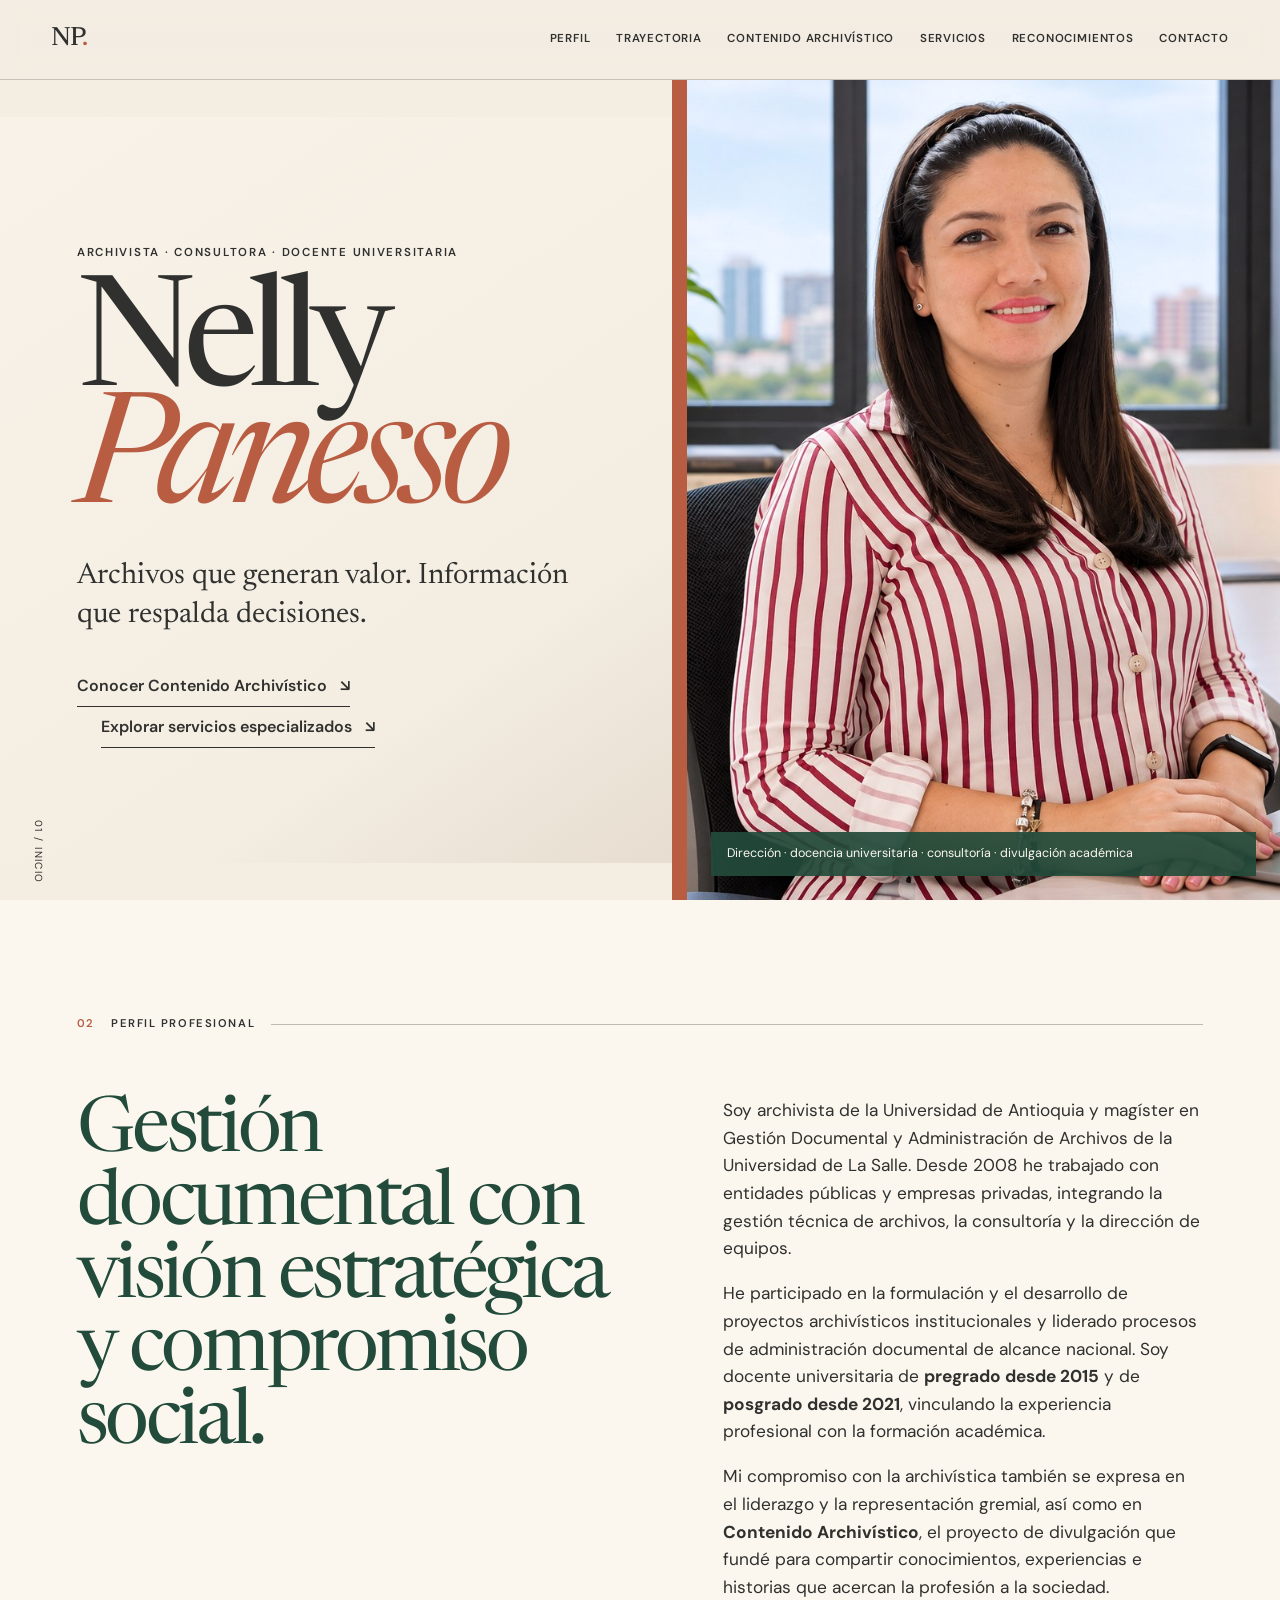
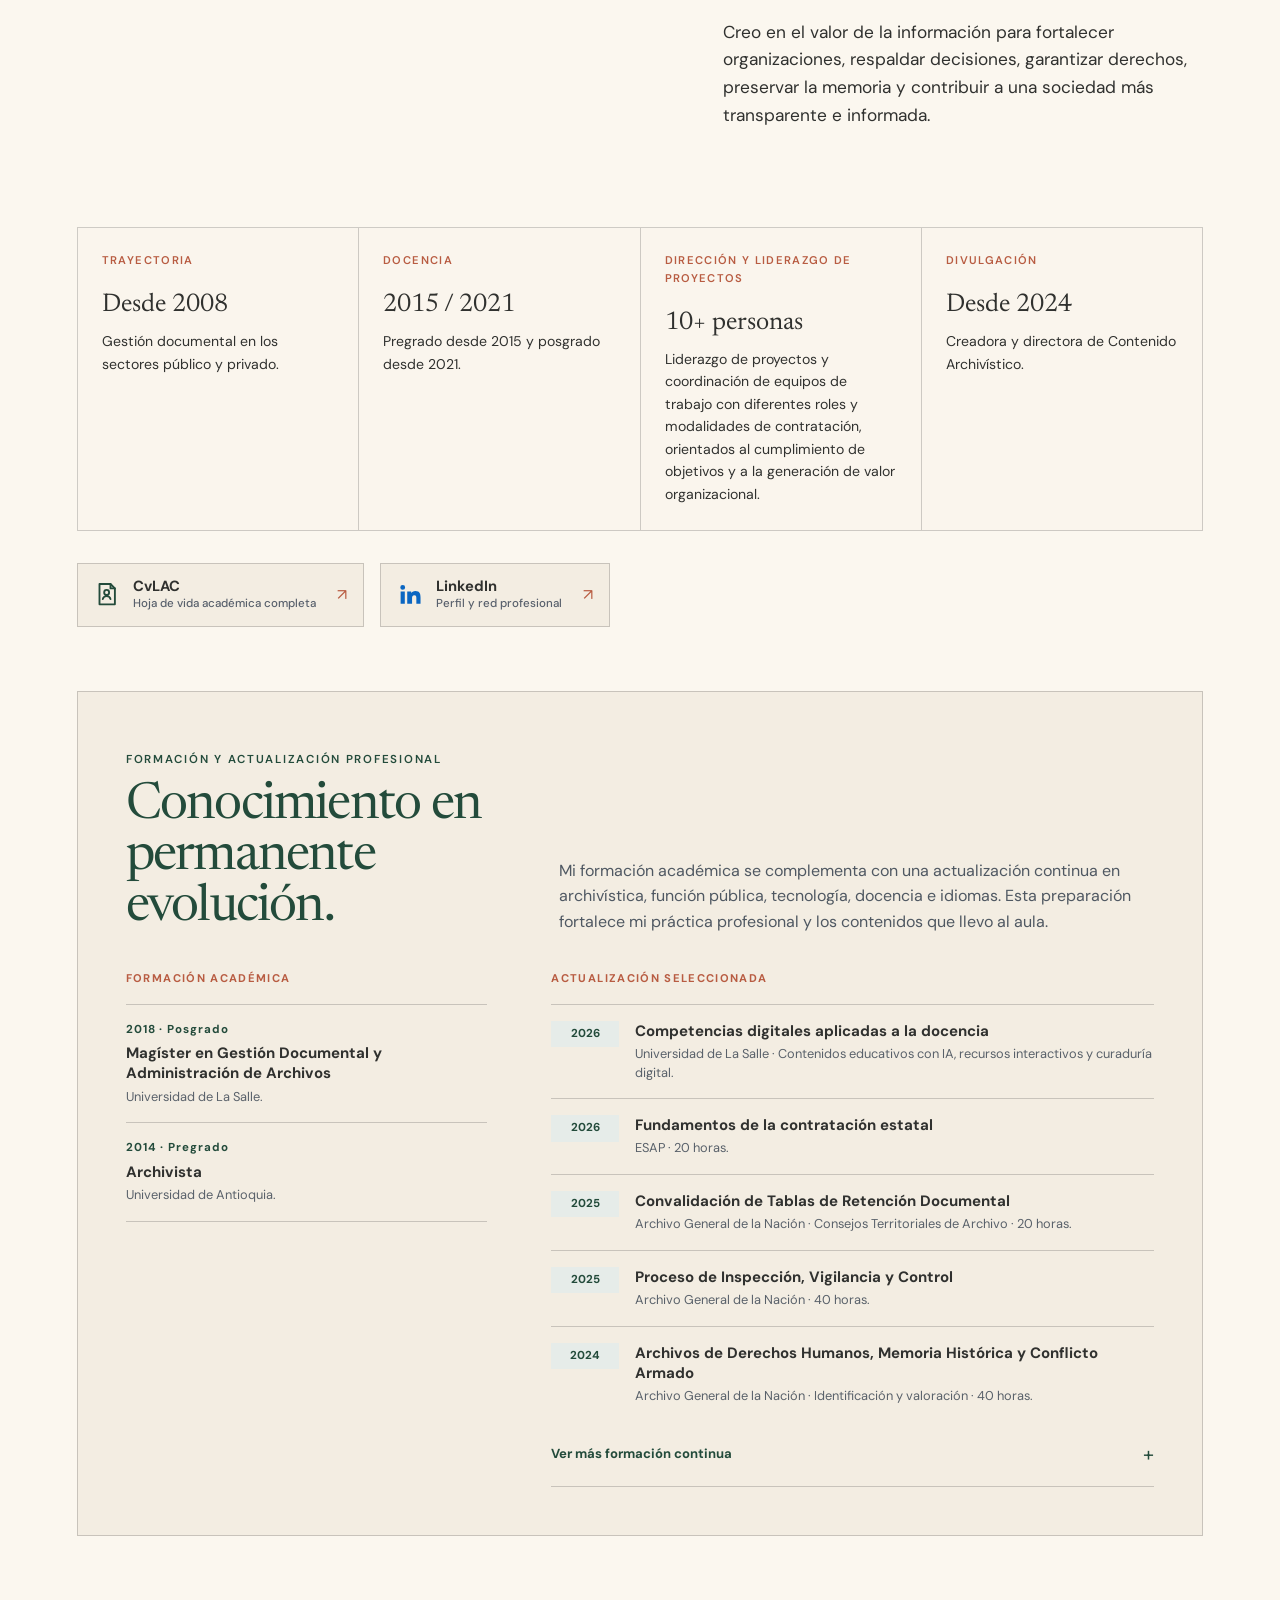
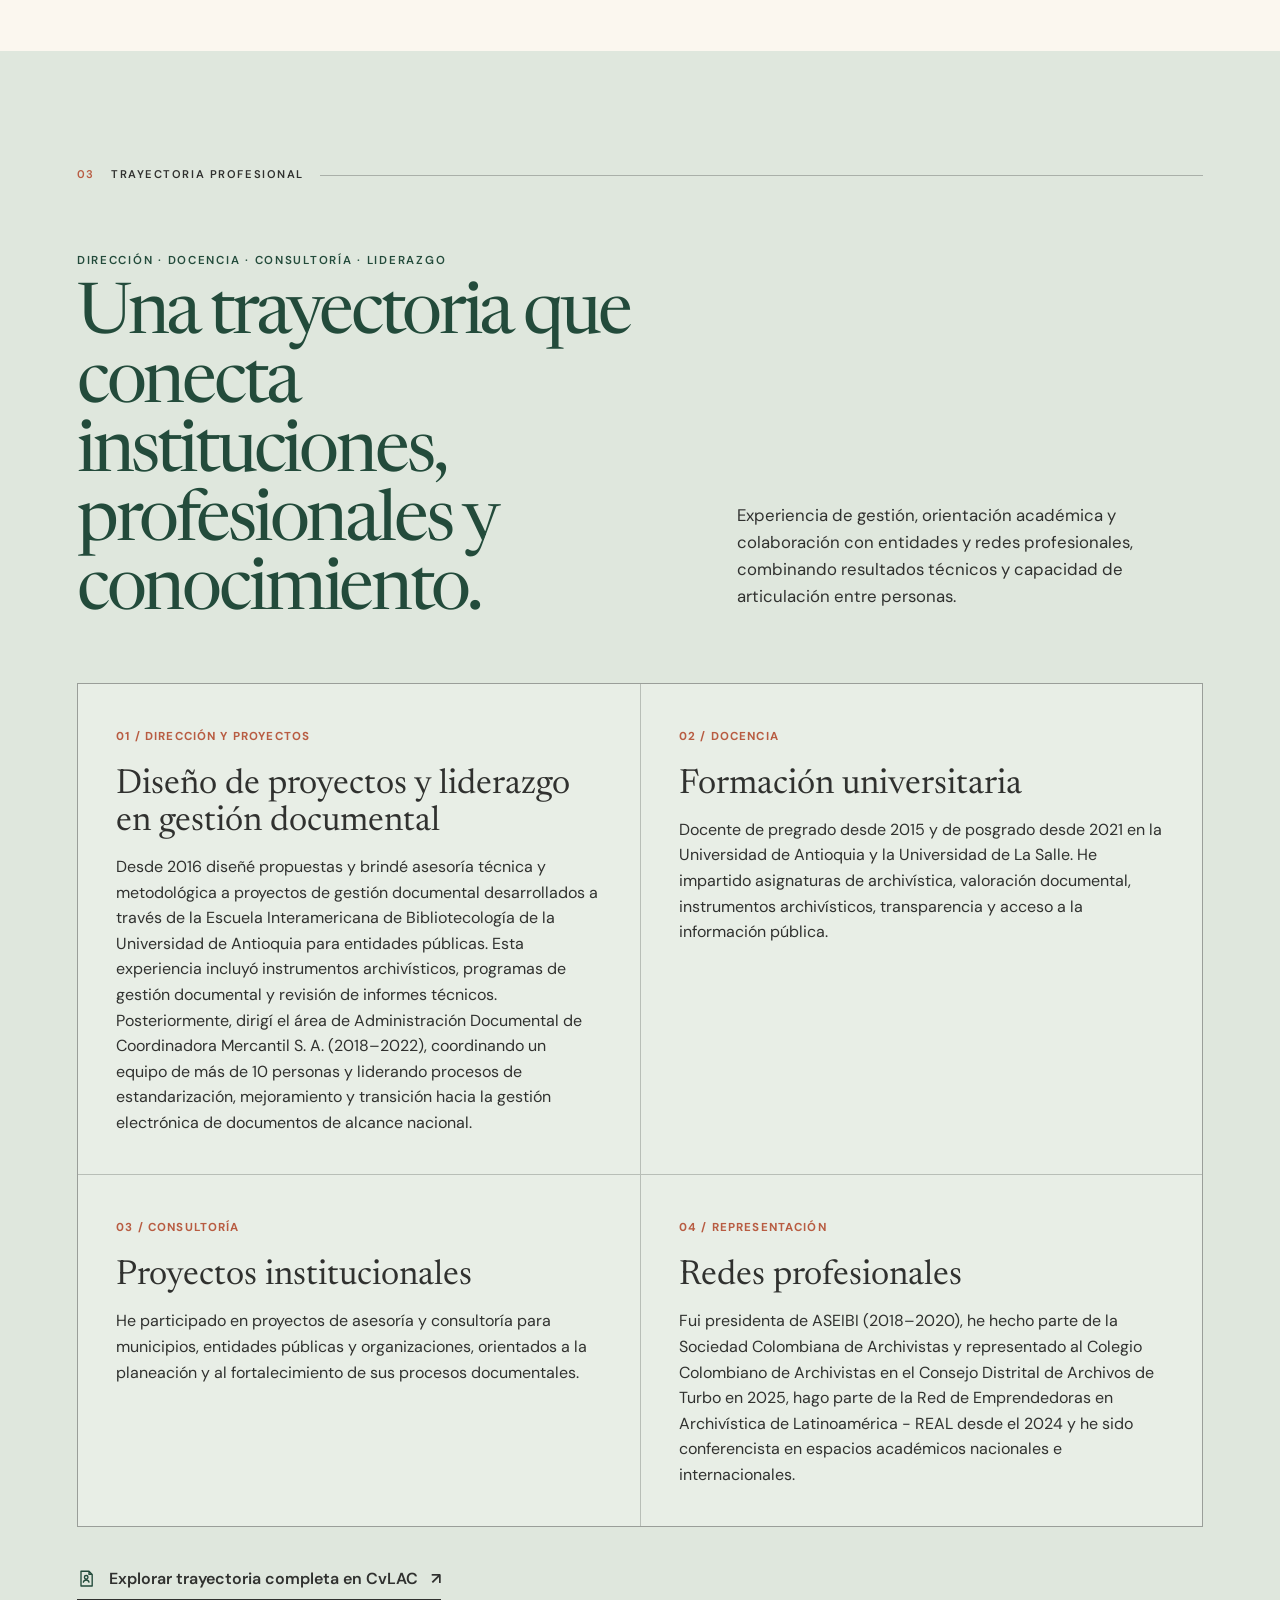
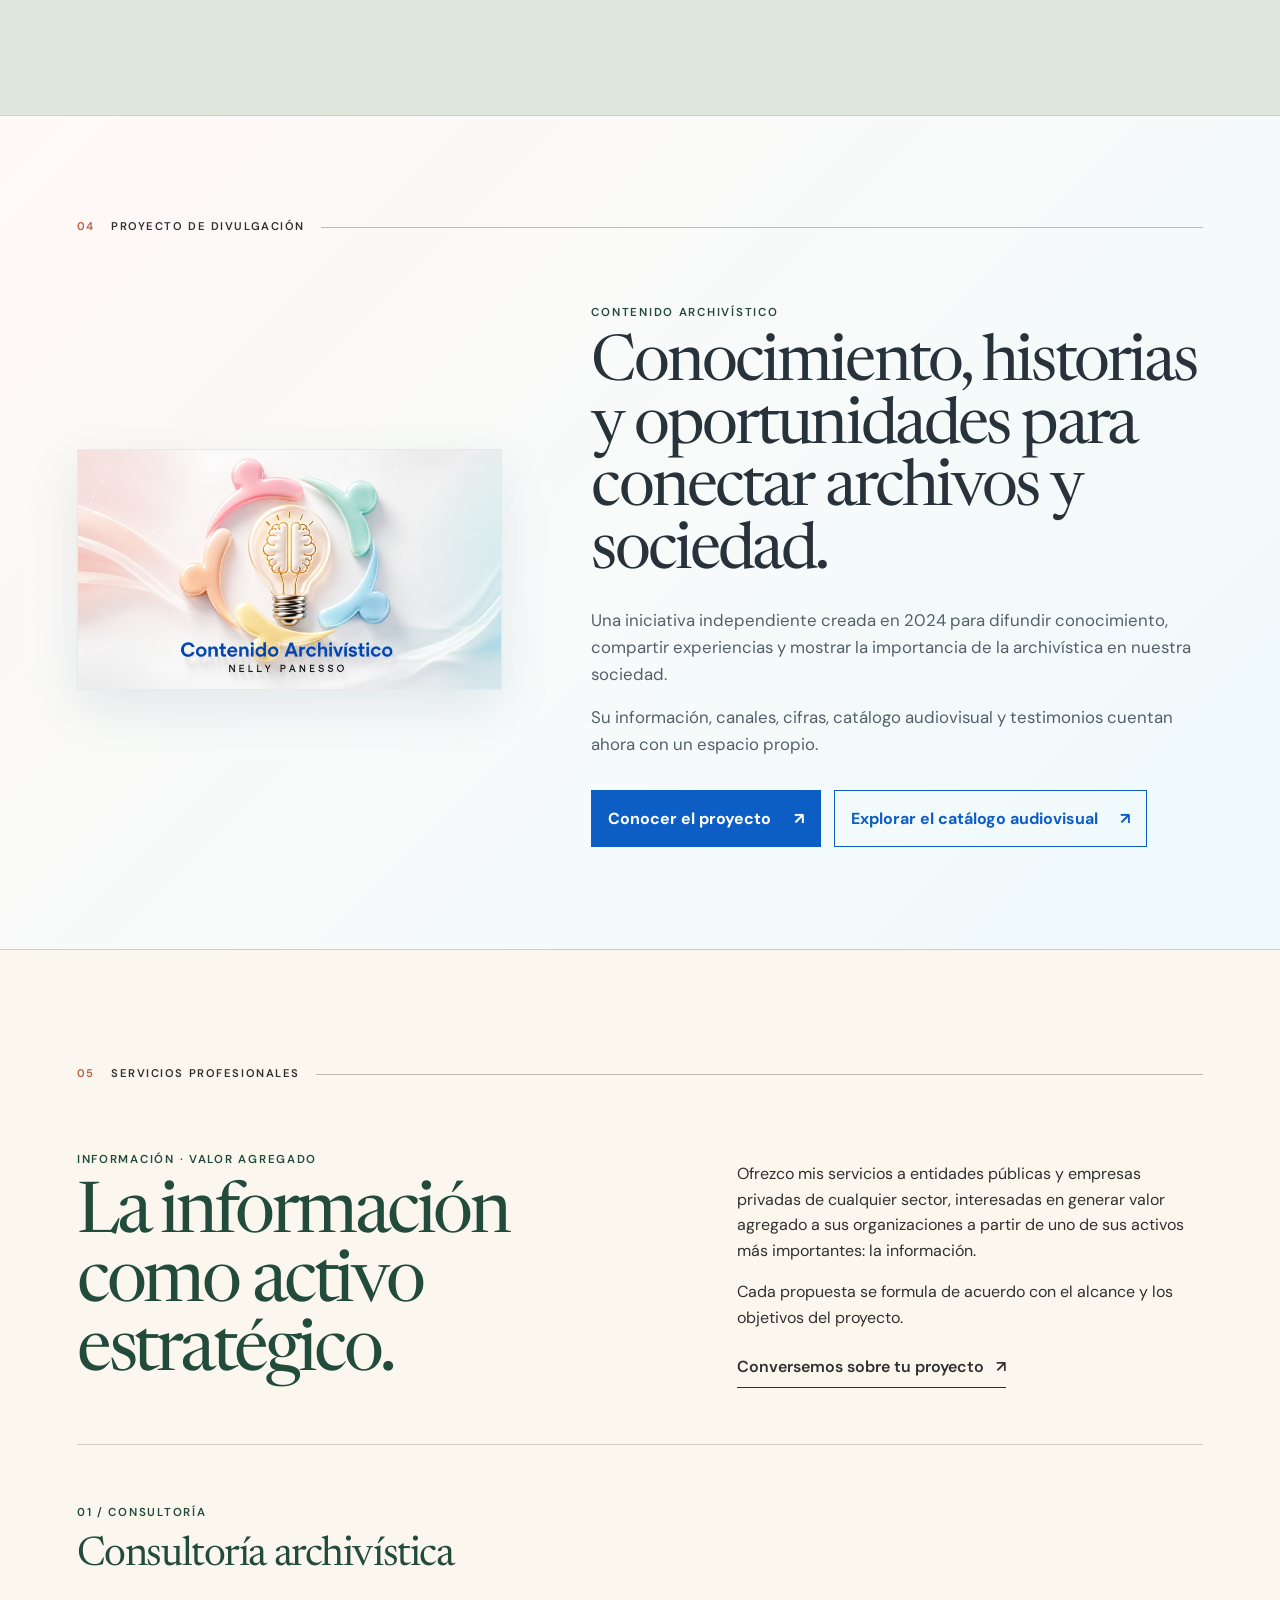
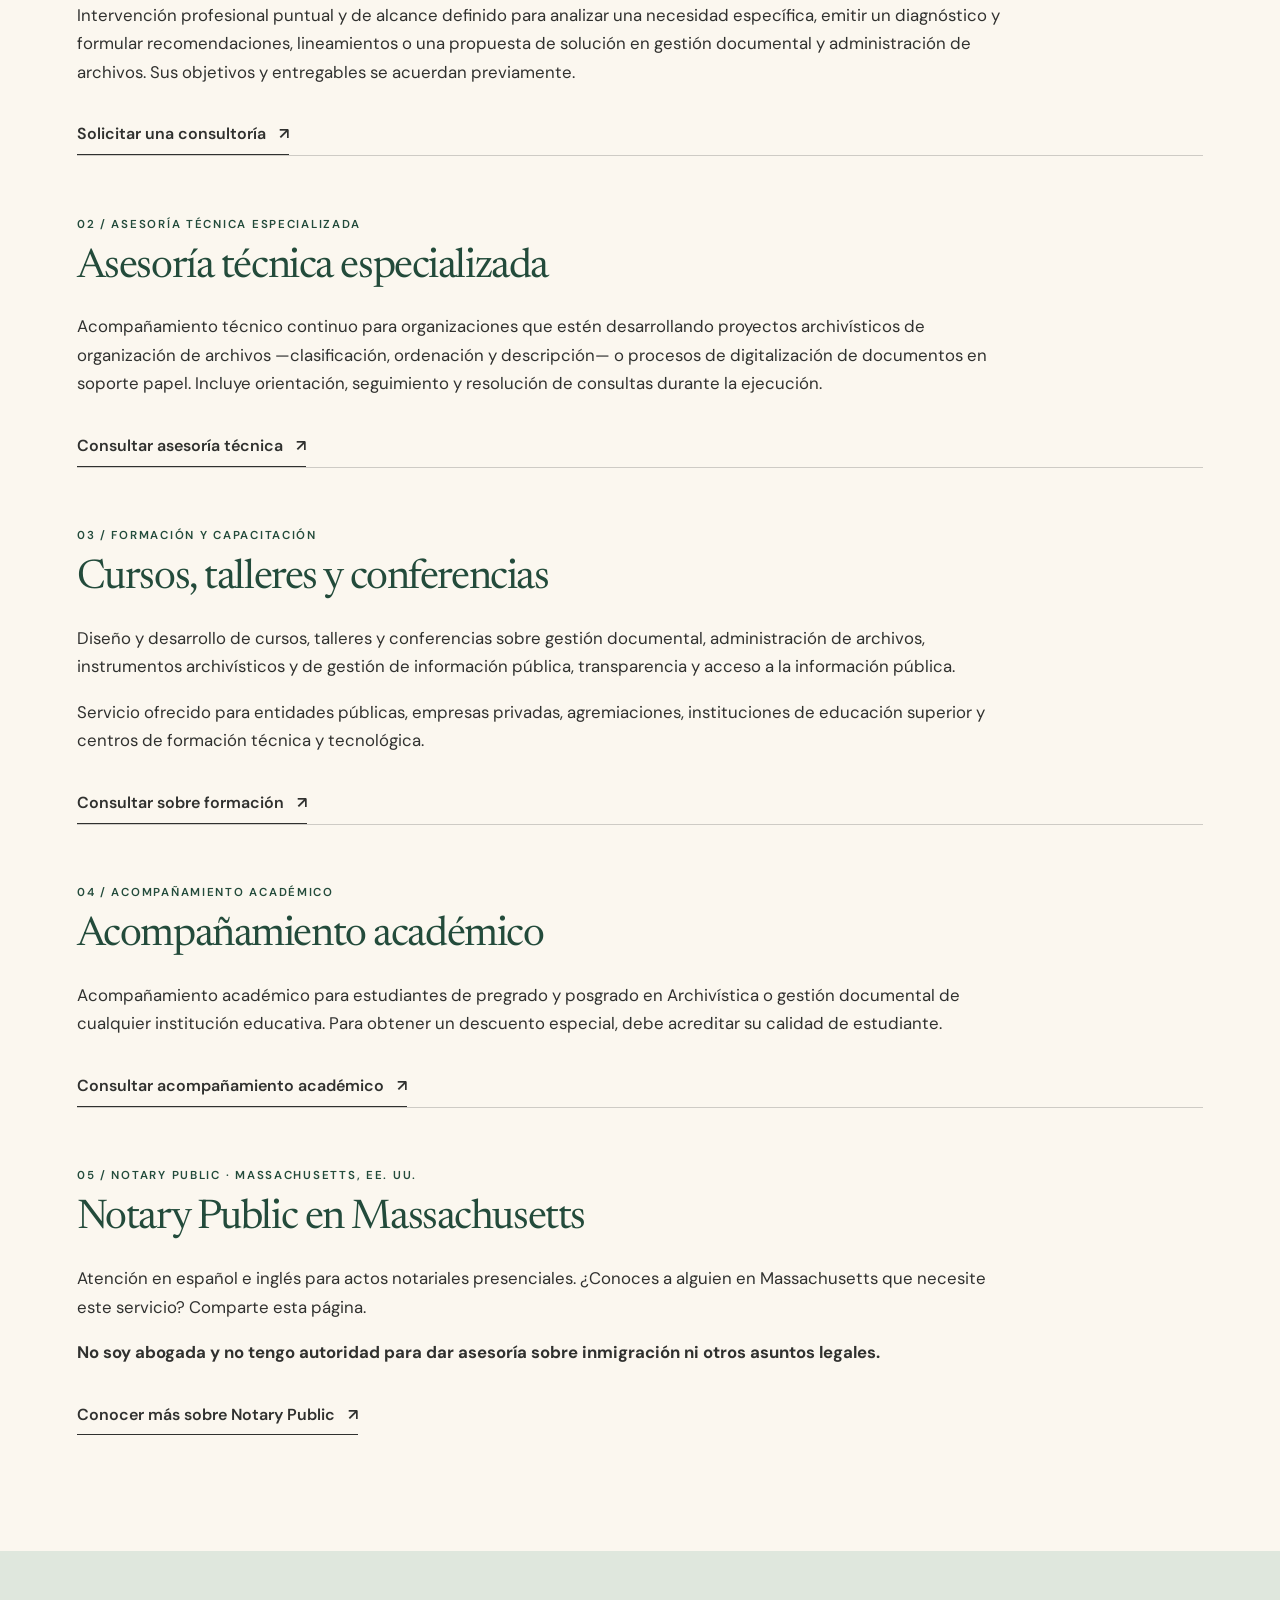
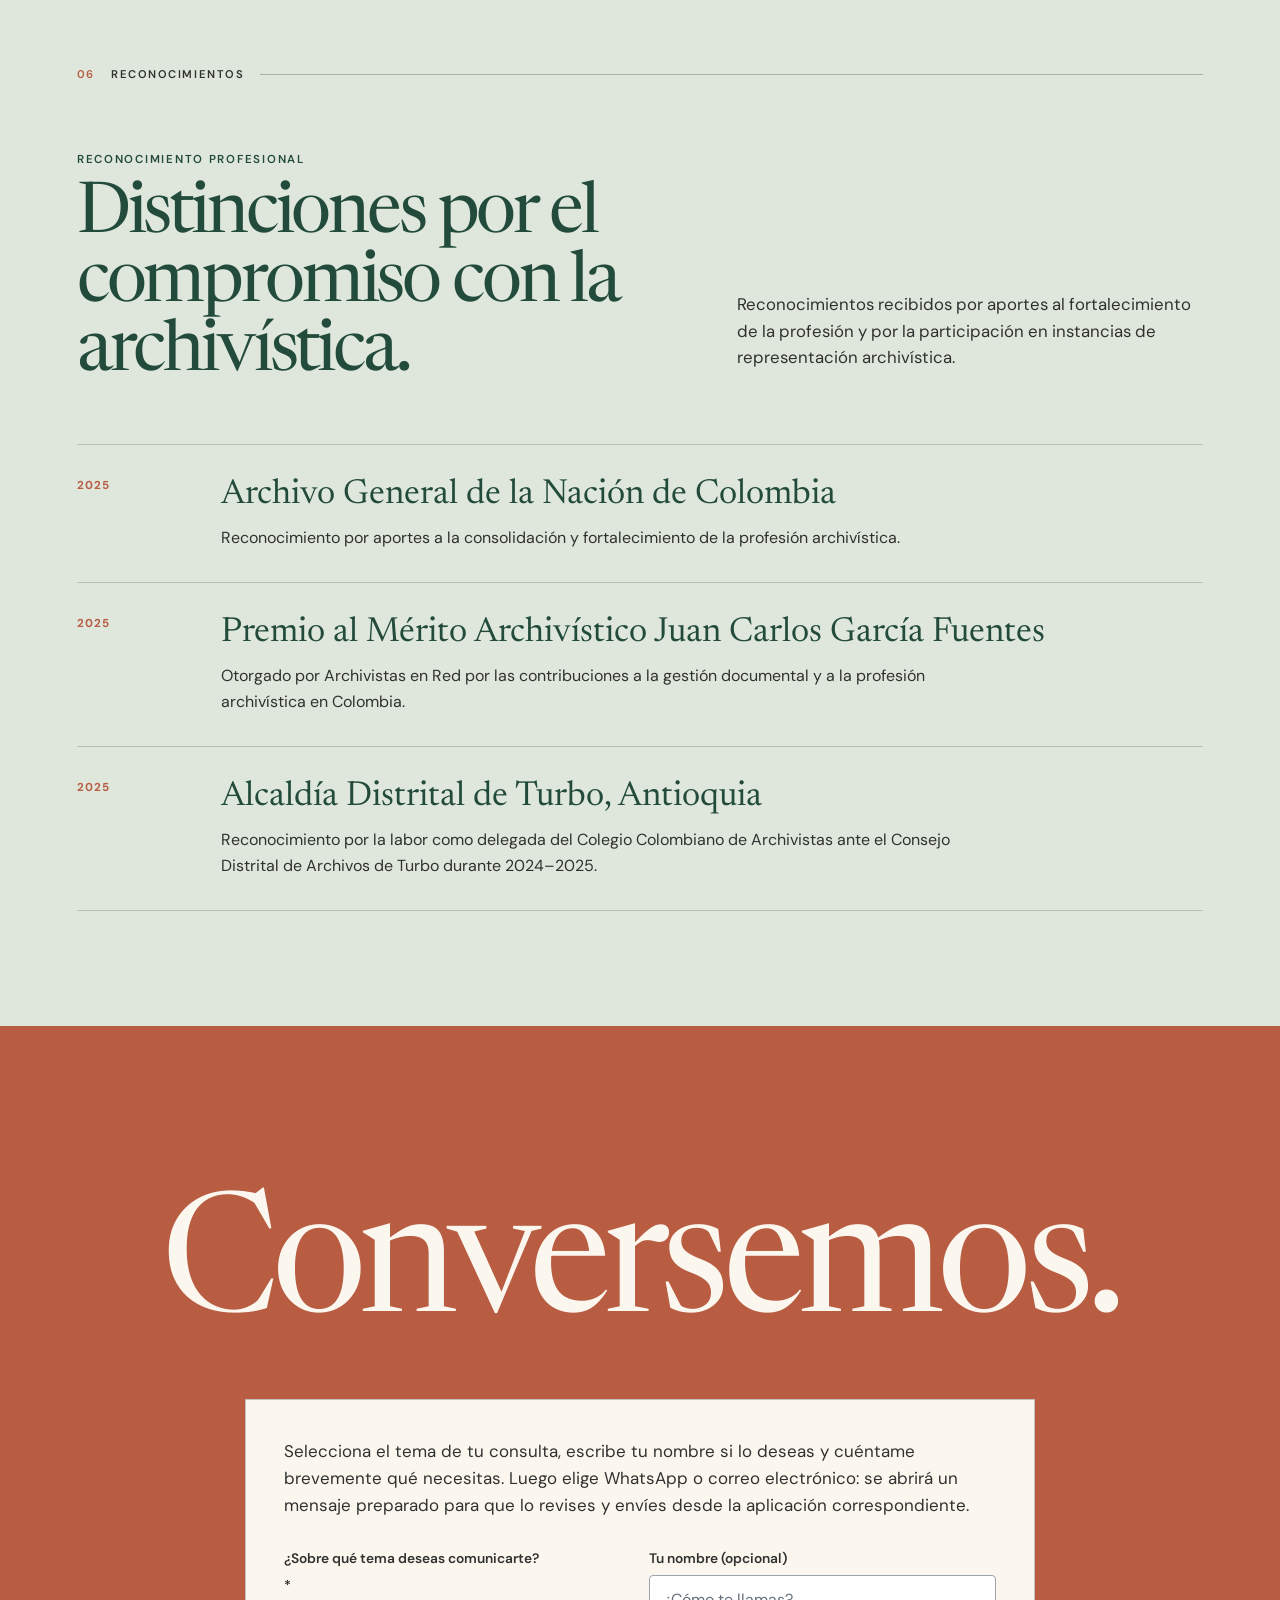
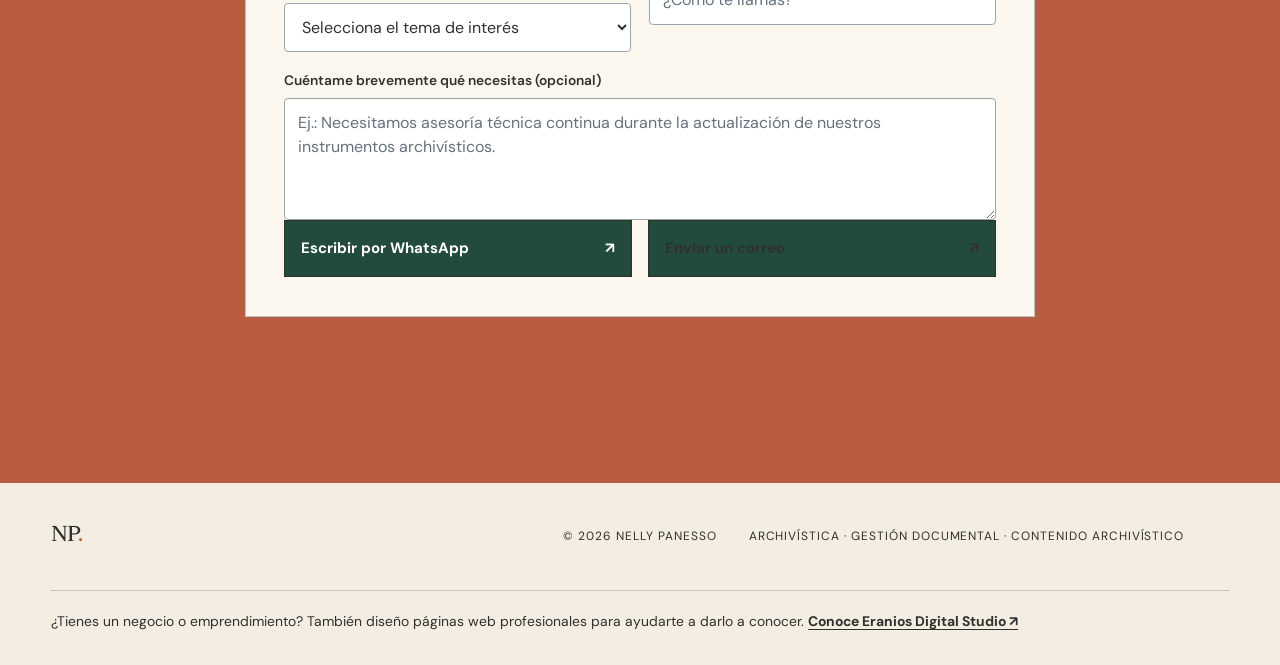
==== commit 2fc9703a: "Añadir formación académica y actualización continua" ====
--- a/index.html
+++ b/index.html
@@ -10,7 +10,7 @@
   <link rel="preconnect" href="https://fonts.gstatic.com" crossorigin>
   <link href="https://fonts.googleapis.com/css2?family=DM+Sans:wght@400;500;600;700&family=Newsreader:opsz,wght@6..72,400;6..72,500&display=swap" rel="stylesheet">
   <link rel="icon" type="image/svg+xml" href="data:image/svg+xml,%3Csvg xmlns='http://www.w3.org/2000/svg' viewBox='0 0 64 64'%3E%3Crect width='64' height='64' rx='12' fill='%23234b3b'/%3E%3Cpath d='M17 46V18h6l18 19V18h6v28h-6L23 27v19z' fill='%23fbf7ef'/%3E%3Ccircle cx='48' cy='16' r='5' fill='%23b85c42'/%3E%3C/svg%3E">
-  <link rel="stylesheet" href="assets/styles.css?v=20261115-2">
+  <link rel="stylesheet" href="assets/styles.css?v=20261115-3">
 </head>
 <body class="professional-site">
   <a class="skip" href="#contenido">Ir al contenido</a>
@@ -71,6 +71,37 @@
           <span class="platform-link-copy"><strong>LinkedIn</strong><small>Perfil y red profesional</small></span>
           <span class="platform-arrow" aria-hidden="true">↗</span>
         </a>
+      </div>
+      <div class="education-panel" aria-labelledby="education-title">
+        <div class="education-panel-heading">
+          <div>
+            <p class="kicker blue">Formación y actualización profesional</p>
+            <h3 id="education-title">Conocimiento en permanente evolución.</h3>
+          </div>
+          <p>Mi formación académica se complementa con una actualización continua en archivística, función pública, tecnología, docencia e idiomas. Esta preparación fortalece mi práctica profesional y los contenidos que llevo al aula.</p>
+        </div>
+        <div class="education-grid">
+          <div class="academic-foundation">
+            <p class="education-group-title">Formación académica</p>
+            <article class="academic-item"><span>2018 · Posgrado</span><strong>Magíster en Gestión Documental y Administración de Archivos</strong><p>Universidad de La Salle.</p></article>
+            <article class="academic-item"><span>2014 · Pregrado</span><strong>Archivista</strong><p>Universidad de Antioquia.</p></article>
+          </div>
+          <div class="continuing-education">
+            <p class="education-group-title">Actualización seleccionada</p>
+            <article class="education-entry"><span class="education-year">2026</span><div><strong>Competencias digitales aplicadas a la docencia</strong><p>Universidad de La Salle · Contenidos educativos con IA, recursos interactivos y curaduría digital.</p></div></article>
+            <article class="education-entry"><span class="education-year">2026</span><div><strong>Fundamentos de la contratación estatal</strong><p>ESAP · 20 horas.</p></div></article>
+            <article class="education-entry"><span class="education-year">2025</span><div><strong>Convalidación de Tablas de Retención Documental</strong><p>Archivo General de la Nación · Consejos Territoriales de Archivo · 20 horas.</p></div></article>
+            <article class="education-entry"><span class="education-year">2025</span><div><strong>Proceso de Inspección, Vigilancia y Control</strong><p>Archivo General de la Nación · 40 horas.</p></div></article>
+            <article class="education-entry"><span class="education-year">2024</span><div><strong>Archivos de Derechos Humanos, Memoria Histórica y Conflicto Armado</strong><p>Archivo General de la Nación · Identificación y valoración · 40 horas.</p></div></article>
+            <details class="education-more">
+              <summary>Ver más formación continua <span aria-hidden="true">+</span></summary>
+              <article class="education-entry"><span class="education-year">2023</span><div><strong>Ruta de Inspección, Vigilancia y Control de la Función Archivística</strong><p>Archivo General de la Nación · 40 horas.</p></div></article>
+              <article class="education-entry"><span class="education-year">2022</span><div><strong>Inglés intermedio</strong><p>Bunker Hill Community College · 140 horas.</p></div></article>
+              <article class="education-entry"><span class="education-year">2021</span><div><strong>Big Data y analítica de datos para profesionales de la información</strong><p>Universidad de Antioquia y ASEIBI · 40 horas.</p></div></article>
+              <article class="education-entry"><span class="education-year">2020</span><div><strong>Firmas en medios electrónicos</strong><p>Universidad de Antioquia y ASEIBI · 40 horas.</p></div></article>
+            </details>
+          </div>
+        </div>
       </div>
     </section>
 
--- a/assets/styles.css
+++ b/assets/styles.css
@@ -63,6 +63,26 @@
 .platform-arrow { margin-left: .5rem; color: var(--red); font-size: 1rem; }
 .inline-platform-icon { width: 1.2rem; height: 1.2rem; flex: 0 0 auto; color: var(--blue); }
 .text-link.platform-text-link { align-items: center; }
+.education-panel { margin-top: 4rem; padding: clamp(1.5rem, 4vw, 3rem); border: 1px solid var(--line); background: var(--paper); }
+.education-panel-heading { display: grid; grid-template-columns: .75fr 1.25fr; gap: clamp(2rem, 6vw, 5rem); align-items: end; margin-bottom: 2.2rem; }
+.education-panel-heading h3 { margin: .45rem 0 0; font: 400 clamp(2rem, 4vw, 3.6rem)/1 var(--serif); letter-spacing: -.035em; color: #234b3b; }
+.education-panel-heading > p { margin: 0; color: #4f5862; }
+.education-grid { display: grid; grid-template-columns: minmax(15rem, .75fr) minmax(0, 1.25fr); gap: clamp(2rem, 5vw, 4.5rem); }
+.education-group-title { margin: 0 0 1rem; color: var(--red); font-size: .7rem; font-weight: 700; letter-spacing: .12em; text-transform: uppercase; }
+.academic-item, .education-entry { border-top: 1px solid var(--line); padding: 1rem 0; }
+.academic-item:last-child { border-bottom: 1px solid var(--line); }
+.academic-item span { display: block; margin-bottom: .25rem; color: var(--blue); font-size: .72rem; font-weight: 700; letter-spacing: .08em; }
+.academic-item strong, .education-entry strong { display: block; font-size: .94rem; line-height: 1.35; }
+.academic-item p, .education-entry p { margin: .25rem 0 0; color: #59616a; font-size: .8rem; line-height: 1.45; }
+.education-entry { display: grid; grid-template-columns: 4.2rem 1fr; gap: 1rem; }
+.education-year { align-self: start; display: inline-flex; justify-content: center; padding: .25rem .45rem; background: #e6ece9; color: #234b3b; font-size: .72rem; font-weight: 700; }
+.education-more { border-bottom: 1px solid var(--line); }
+.education-more summary { display: flex; justify-content: space-between; align-items: center; gap: 1rem; padding: 1rem 0; color: var(--blue); cursor: pointer; font-size: .82rem; font-weight: 700; list-style: none; }
+.education-more summary::-webkit-details-marker { display: none; }
+.education-more summary span { font-size: 1.25rem; font-weight: 400; transition: transform .2s ease; }
+.education-more[open] summary span { transform: rotate(45deg); }
+.education-more .education-entry:first-of-type { border-top: 1px solid var(--line); }
+@media(max-width:760px){.education-panel-heading,.education-grid{grid-template-columns:1fr}.education-panel-heading{gap:1rem}.education-entry{grid-template-columns:3.8rem 1fr}}
 .profile-grid { margin-top: 4rem; display: grid; grid-template-columns: 1.05fr .95fr; gap: clamp(3rem, 9vw, 8rem); align-items: start; }
 .profile h2, .community h2, .service-copy h2, .advisory h2, .contact h2 { font: 400 clamp(3rem, 6vw, 6rem)/.95 var(--serif); letter-spacing: -.045em; margin: 0; }
 .profile-copy { max-width: 38rem; font-size: 1.08rem; }
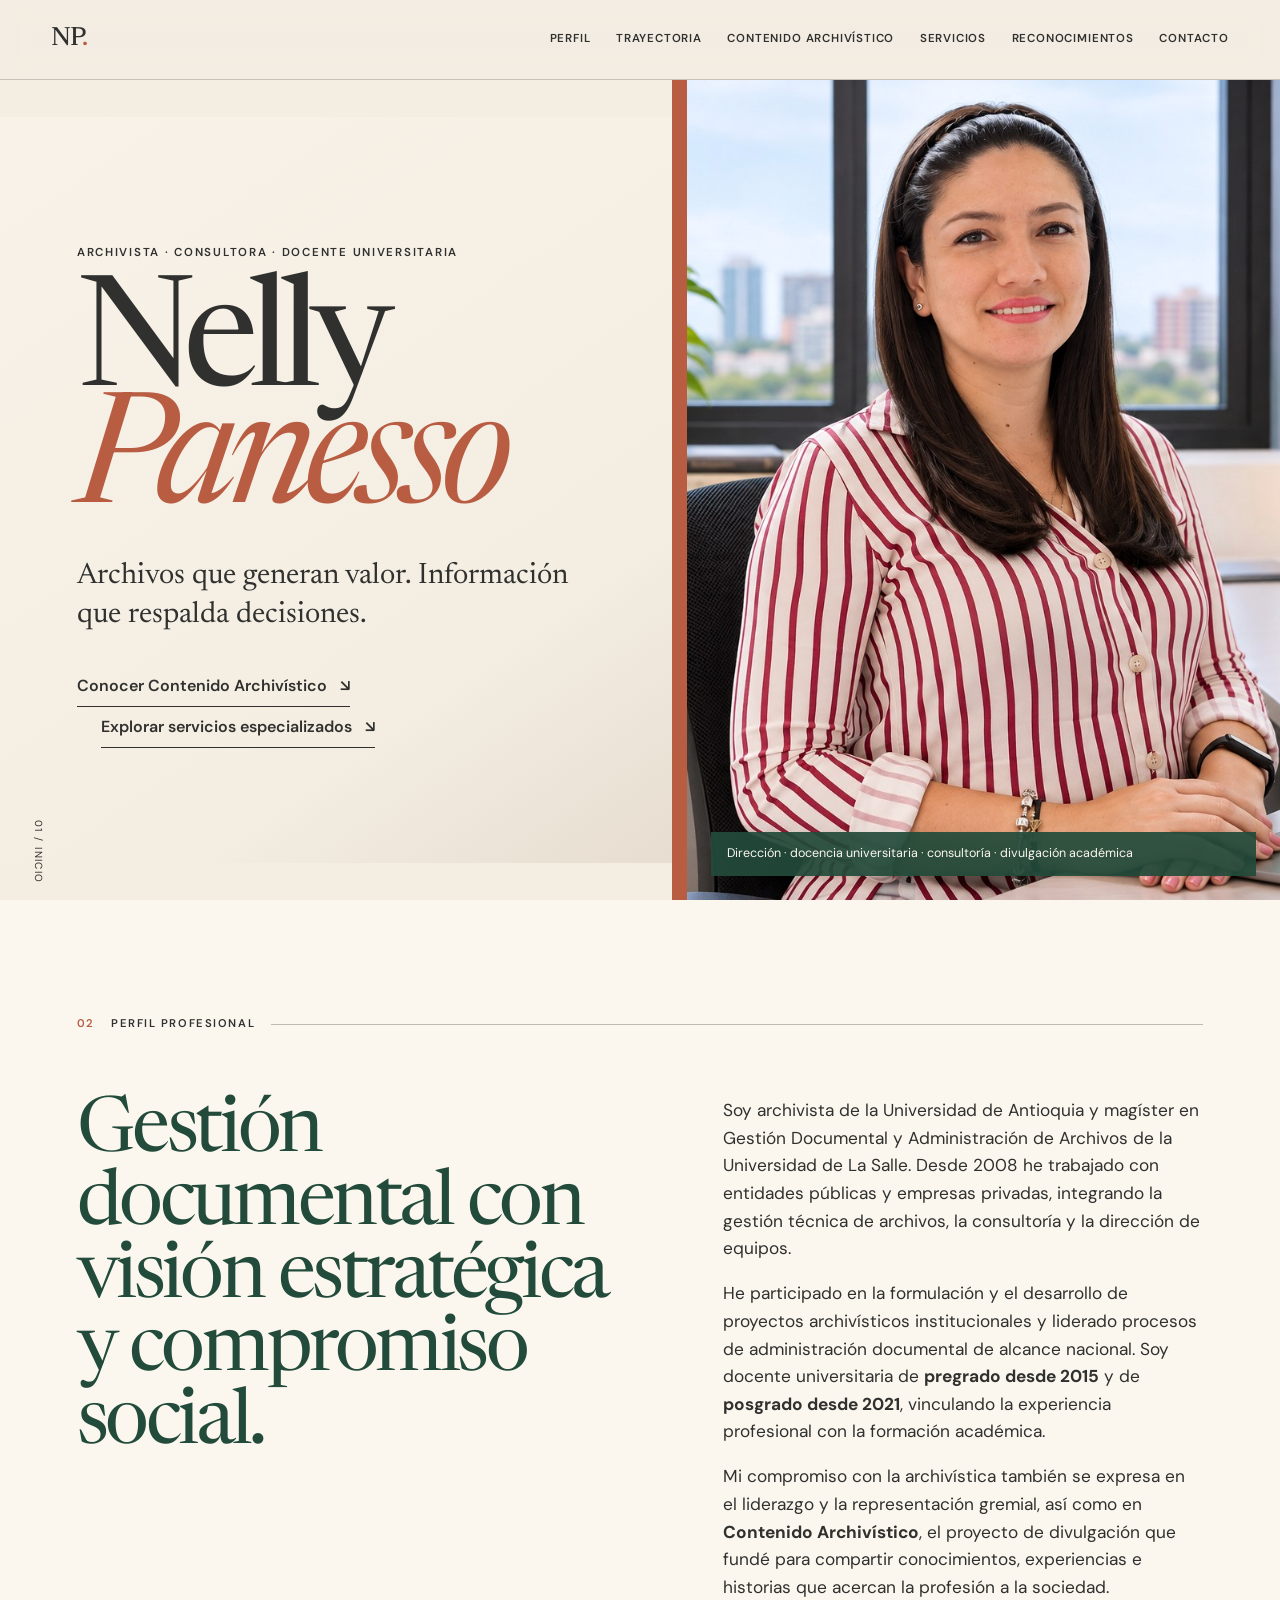
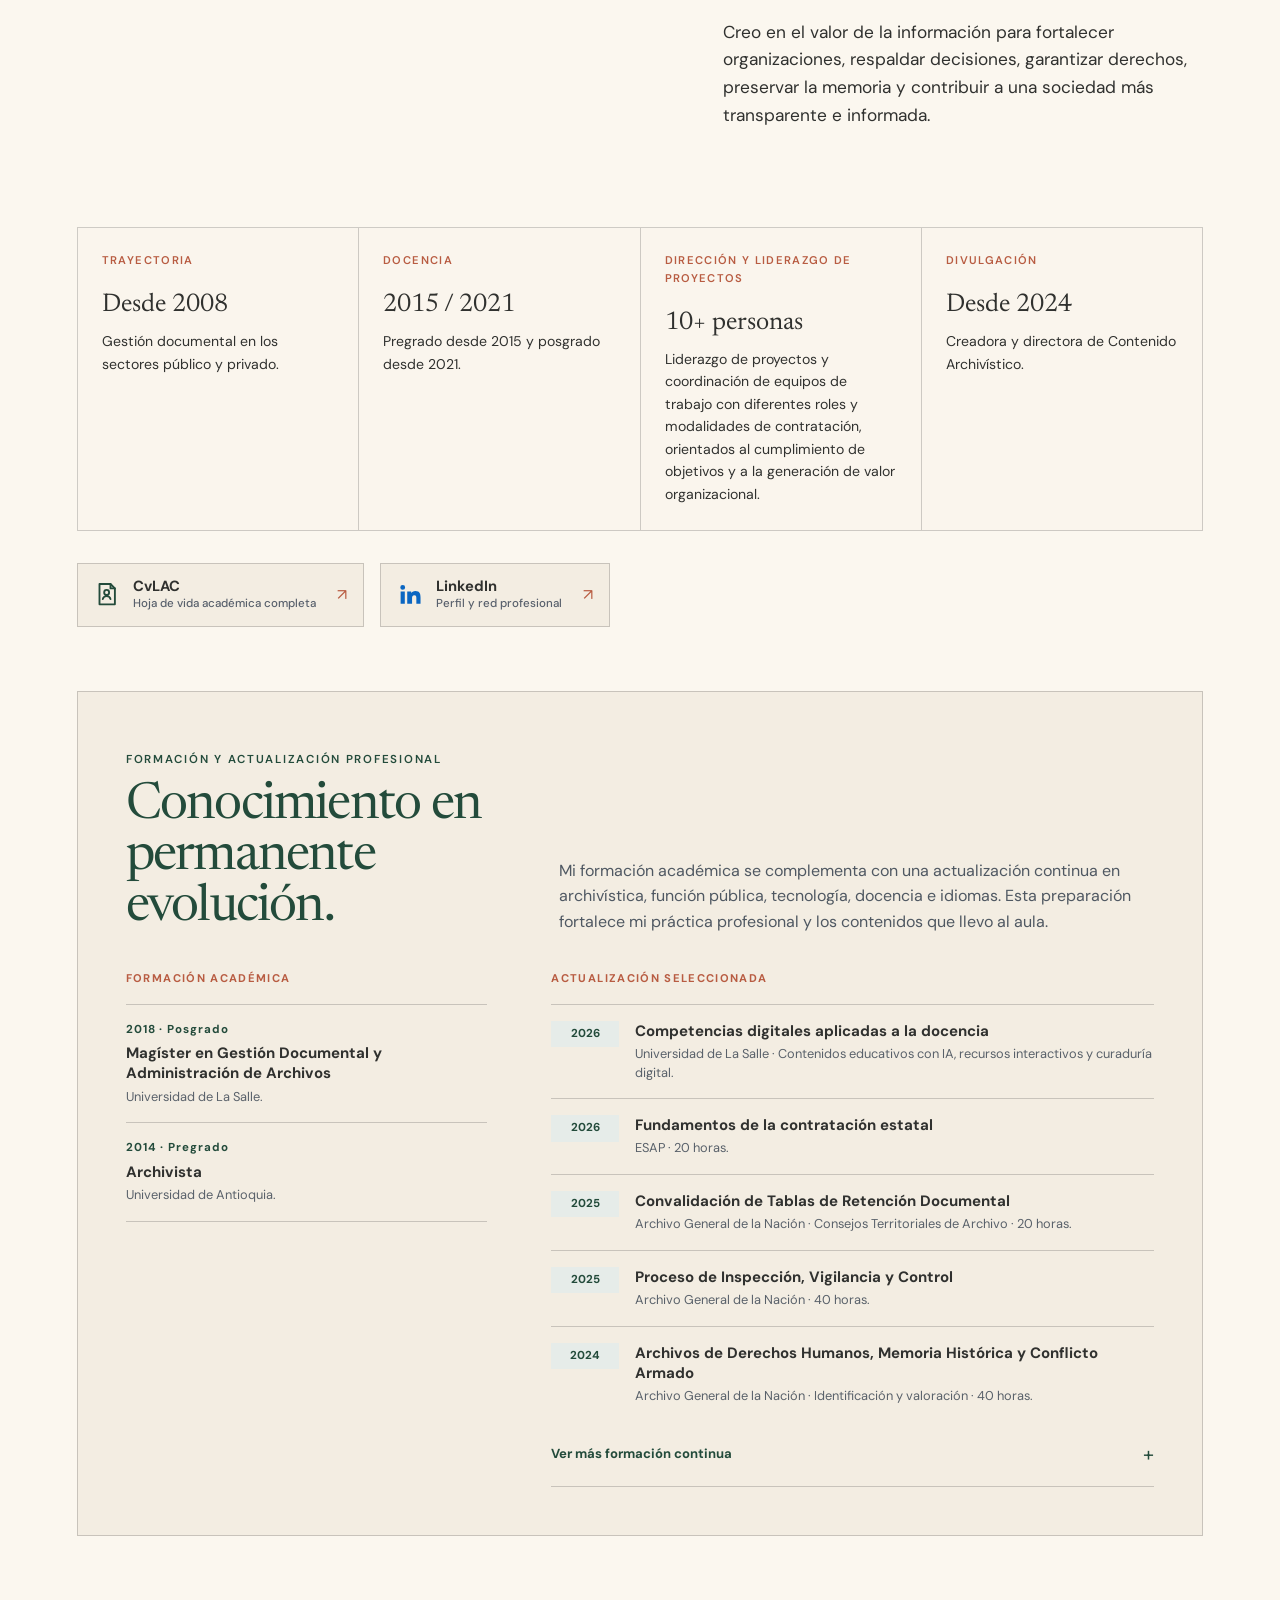
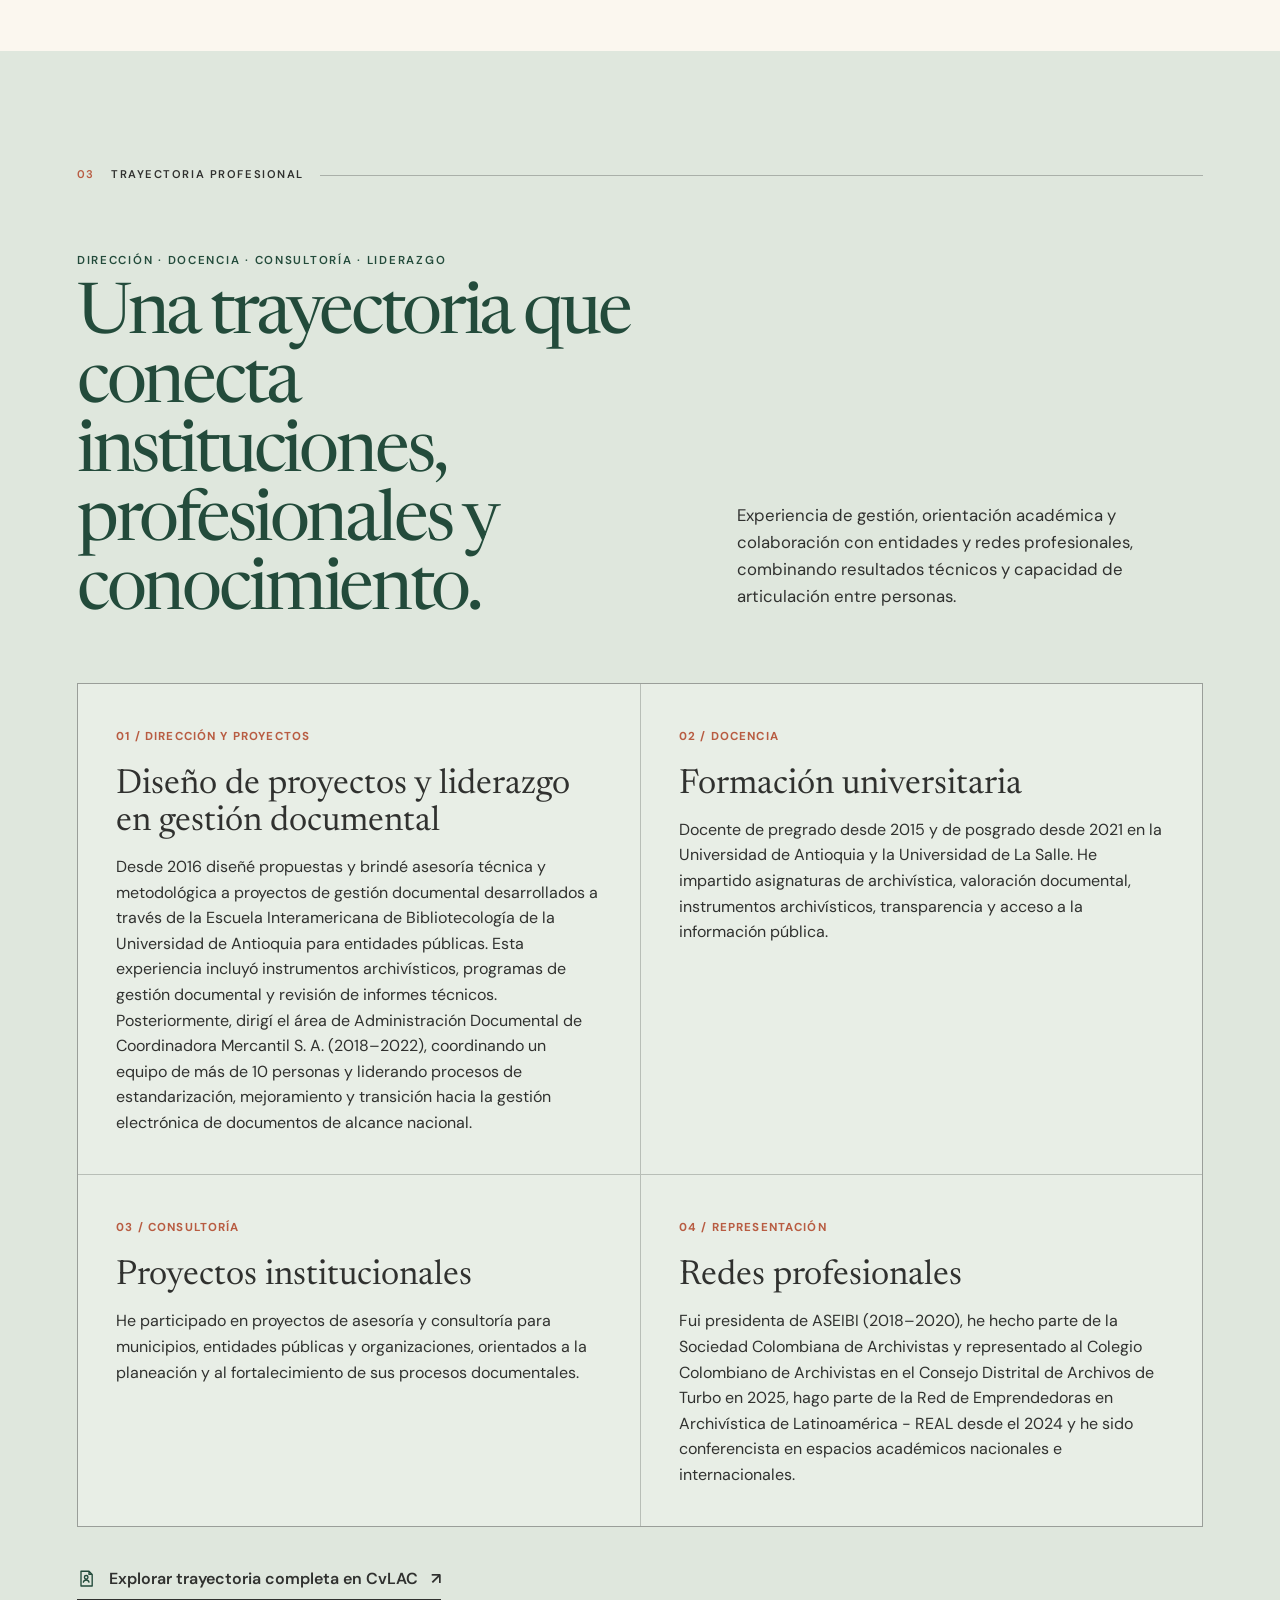
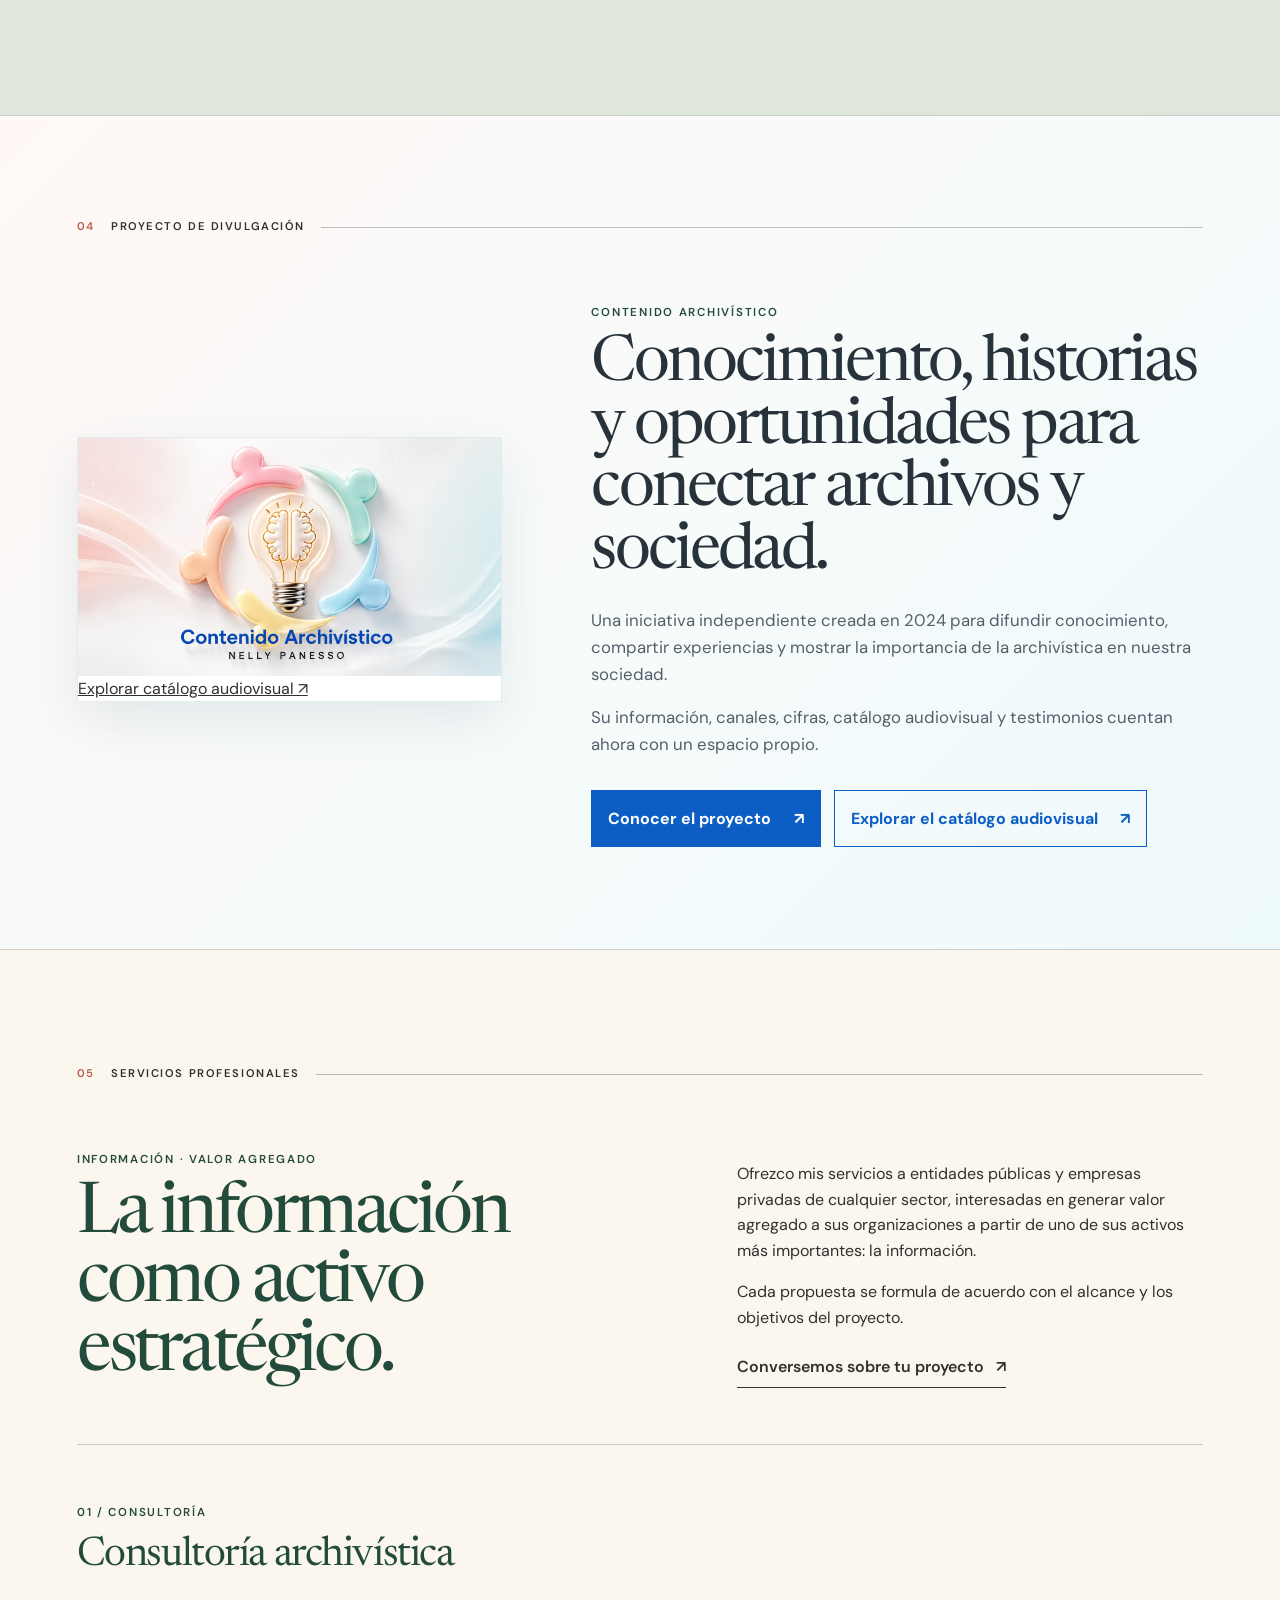
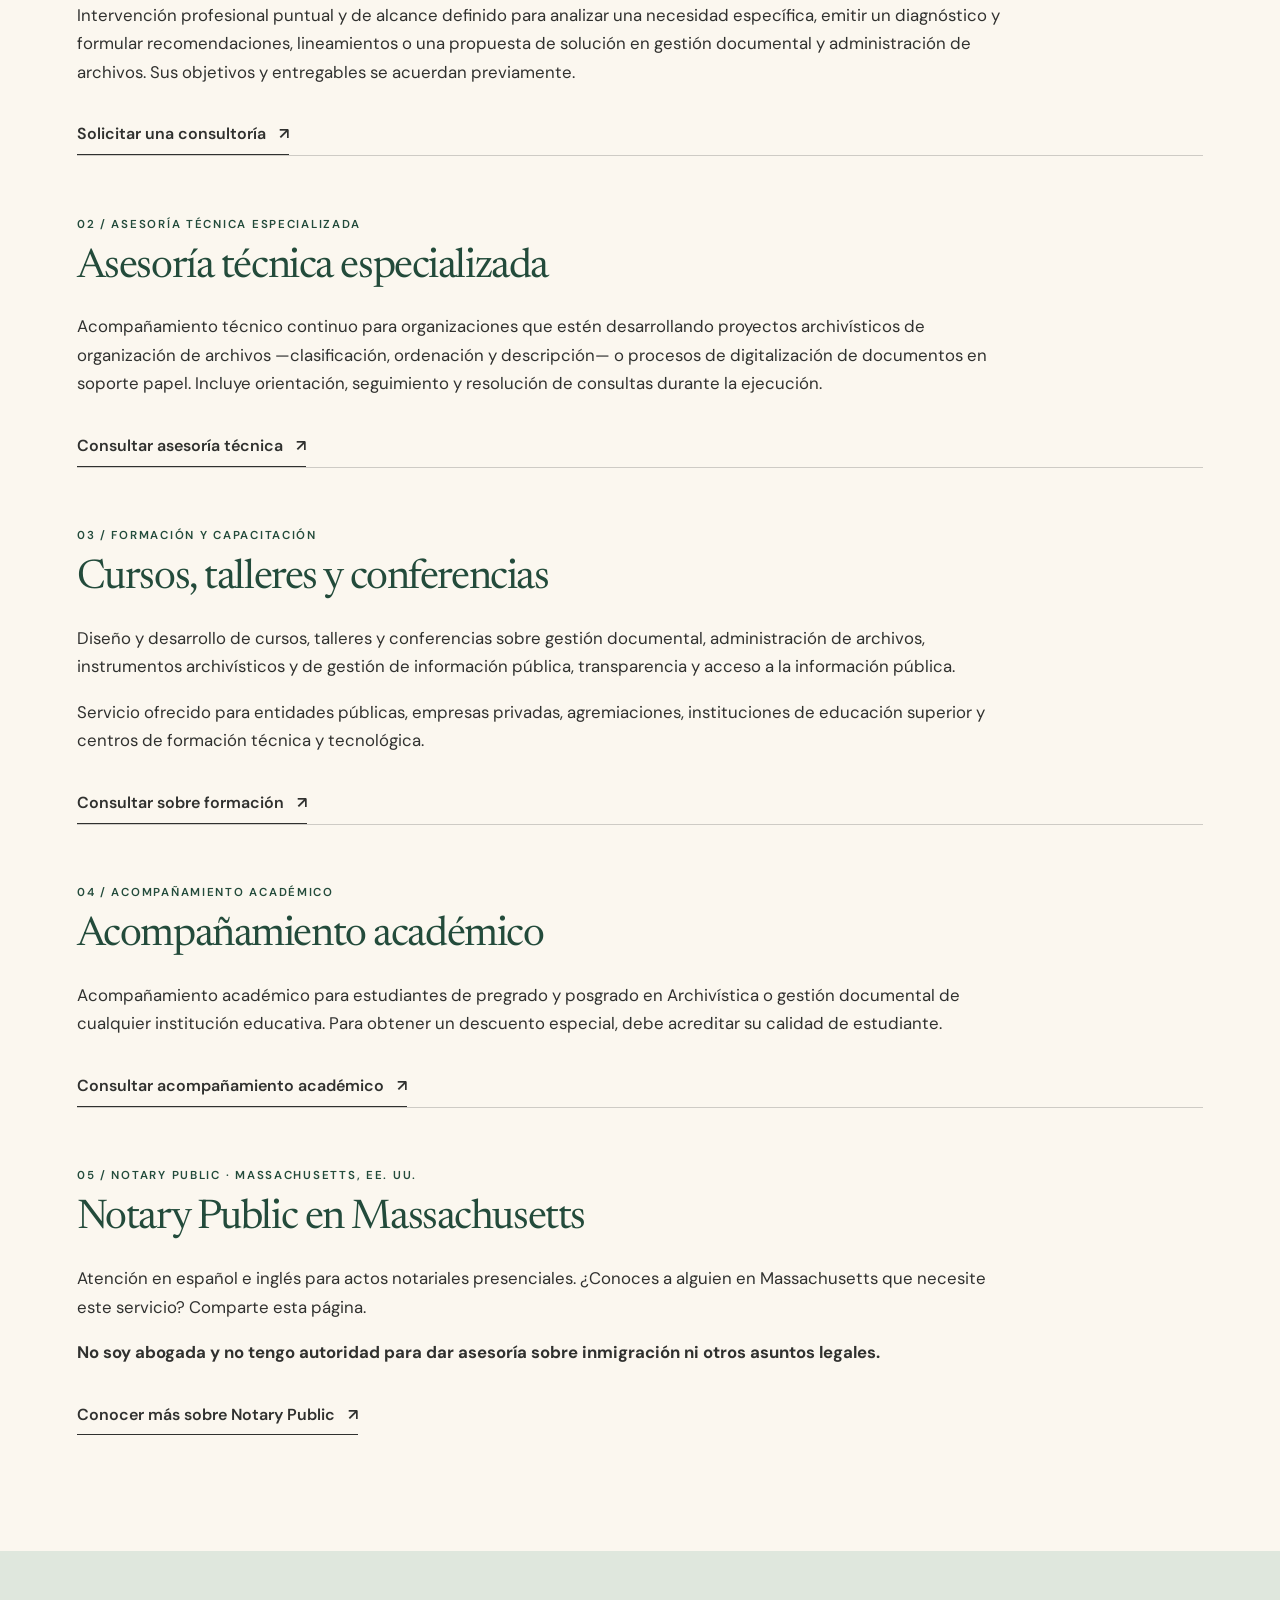
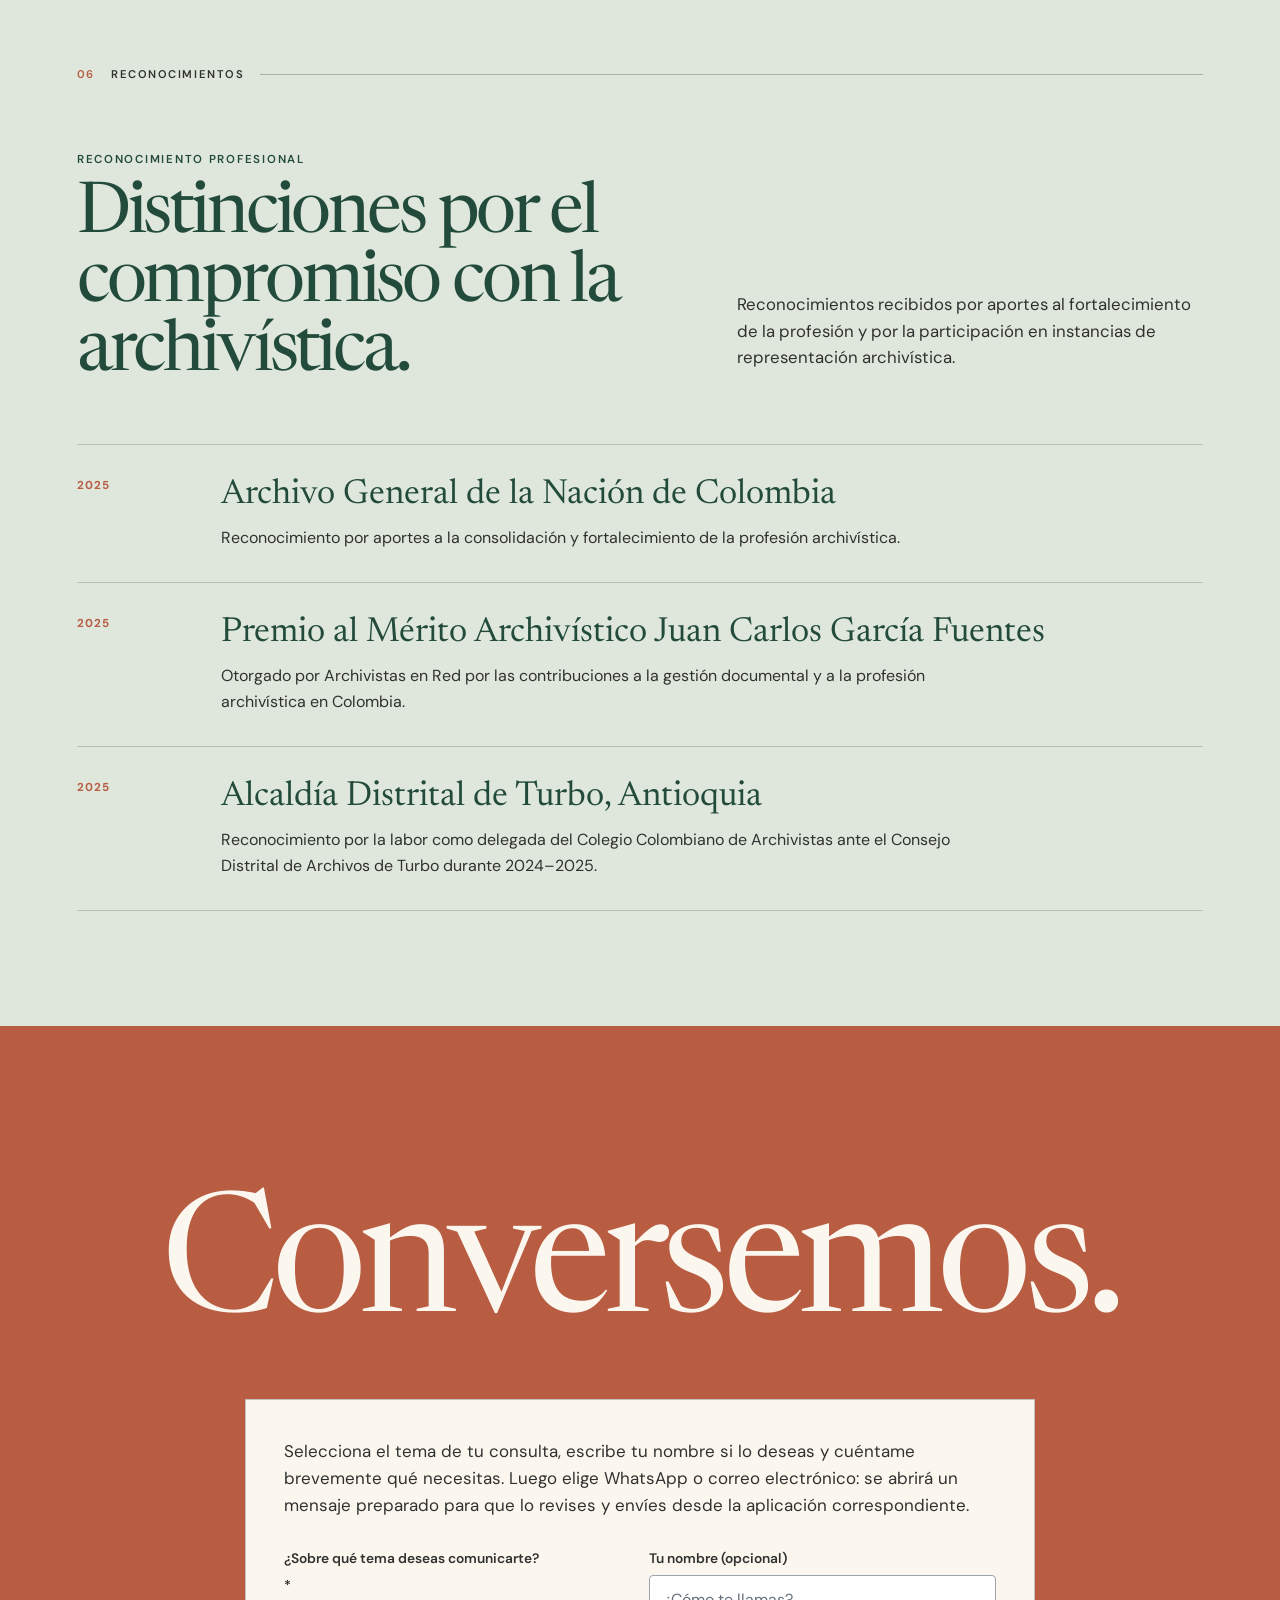
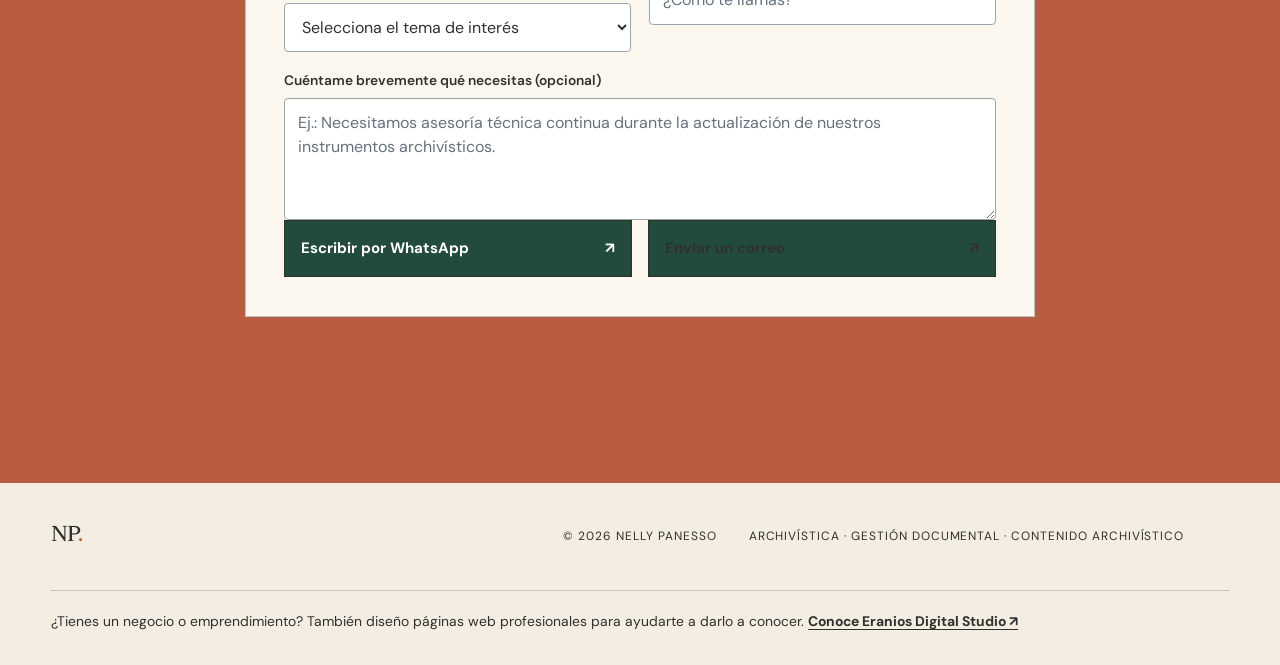
==== commit ef2b572f: "Hacer clicable el logo de Contenido Archivístico hacia el catálogo" ====
--- a/index.html
+++ b/index.html
@@ -123,7 +123,7 @@
     <section class="community-preview" id="comunidad">
       <div class="section-label"><span>04</span> Proyecto de divulgación</div>
       <div class="community-preview-grid">
-        <figure><img src="assets/contenido-archivistico-logo.jpg" alt="Logo de Contenido Archivístico de Nelly Panesso"></figure>
+        <figure><a class="ca-logo-3d" href="catalogo-audiovisual.html" aria-label="Abrir el catálogo audiovisual de Contenido Archivístico"><img src="assets/contenido-archivistico-logo.jpg" alt="Logo de Contenido Archivístico de Nelly Panesso"><span class="ca-logo-cta" aria-hidden="true">Explorar catálogo audiovisual ↗</span></a></figure>
         <div class="community-preview-copy">
           <p class="kicker blue">Contenido Archivístico</p>
           <h2>Conocimiento, historias y oportunidades para conectar archivos y sociedad.</h2>
@@ -180,7 +180,7 @@
         <h3>Notary Public en Massachusetts</h3>
         <p>Atención en español e inglés para actos notariales presenciales. ¿Conoces a alguien en Massachusetts que necesite este servicio? Comparte esta página.</p>
         <p><strong>No soy abogada y no tengo autoridad para dar asesoría sobre inmigración ni otros asuntos legales.</strong></p>
-        <a class="text-link" href="notary-ma.html">Conocer más sobre Notary Public <span aria-hidden="true">↗</span></a>
+        <a class="text-link" href="notary-public.html">Conocer más sobre Notary Public <span aria-hidden="true">↗</span></a>
       </article>
     </section>
 
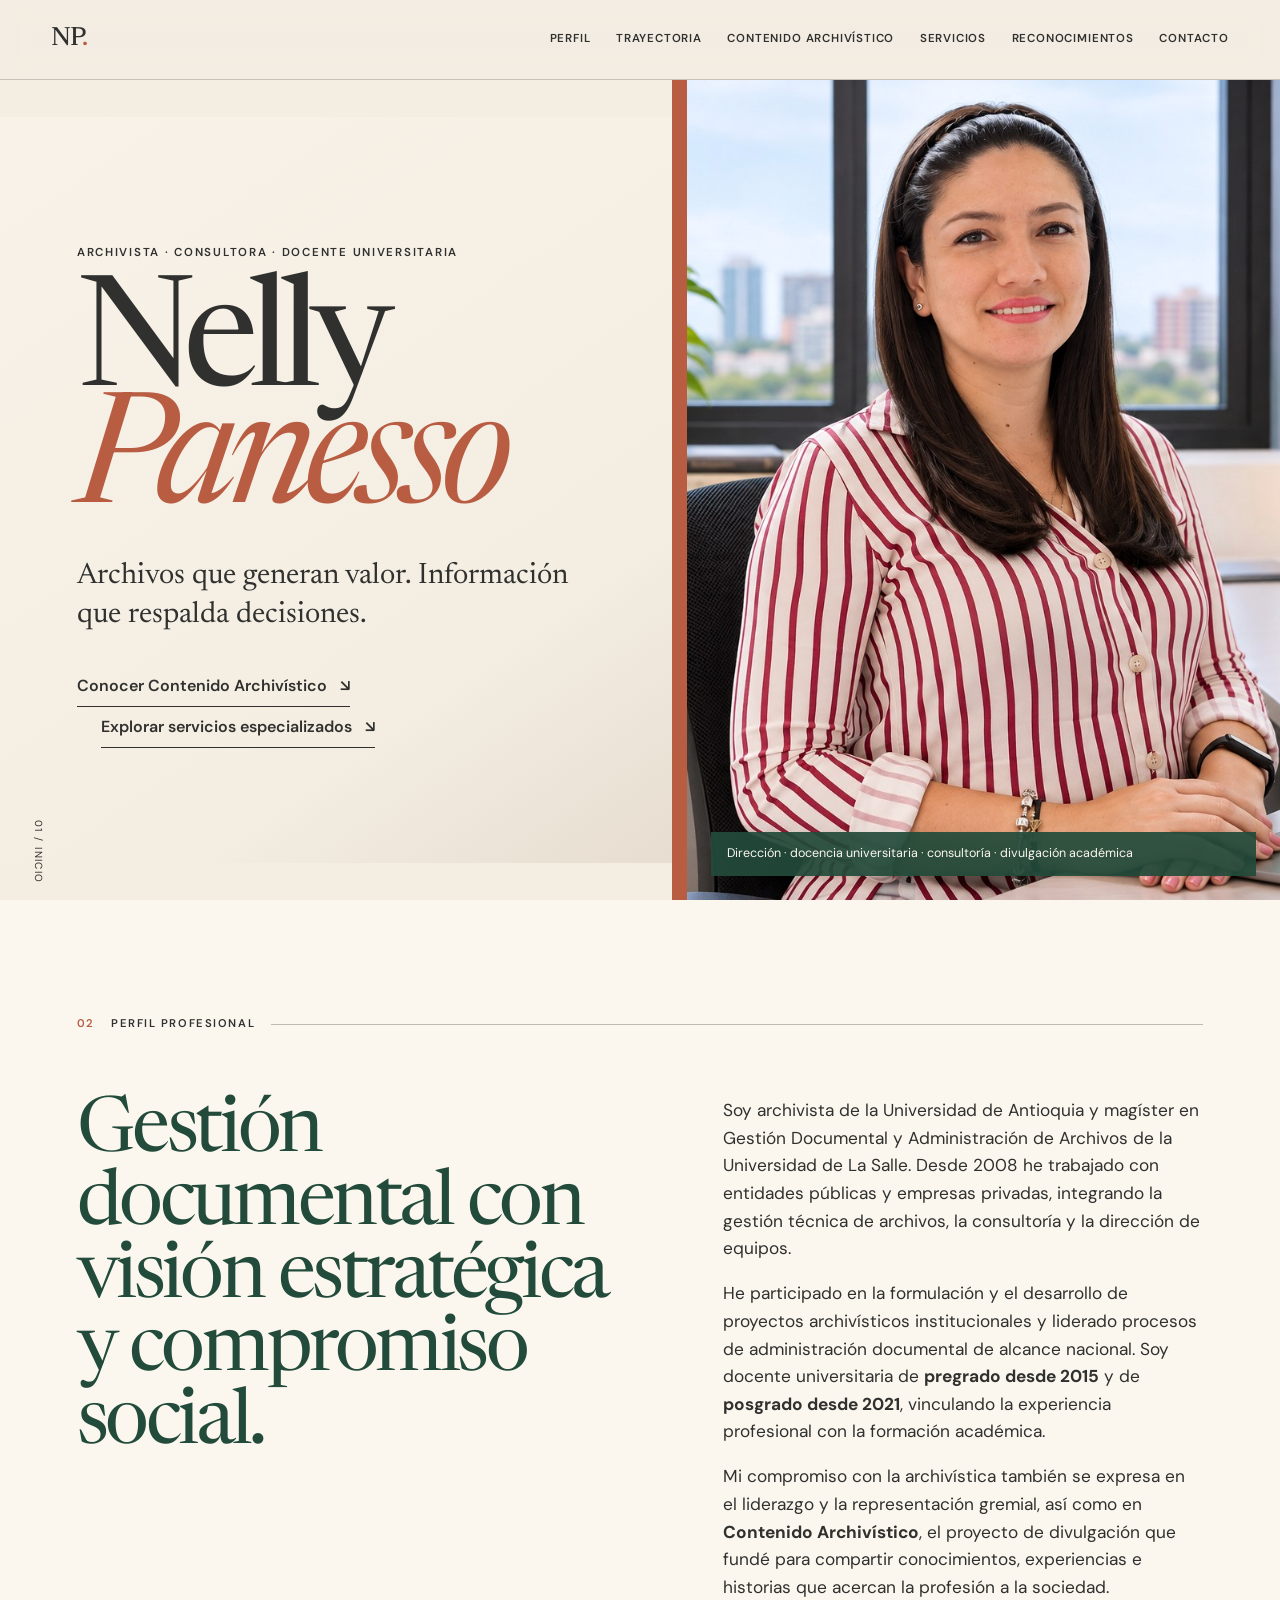
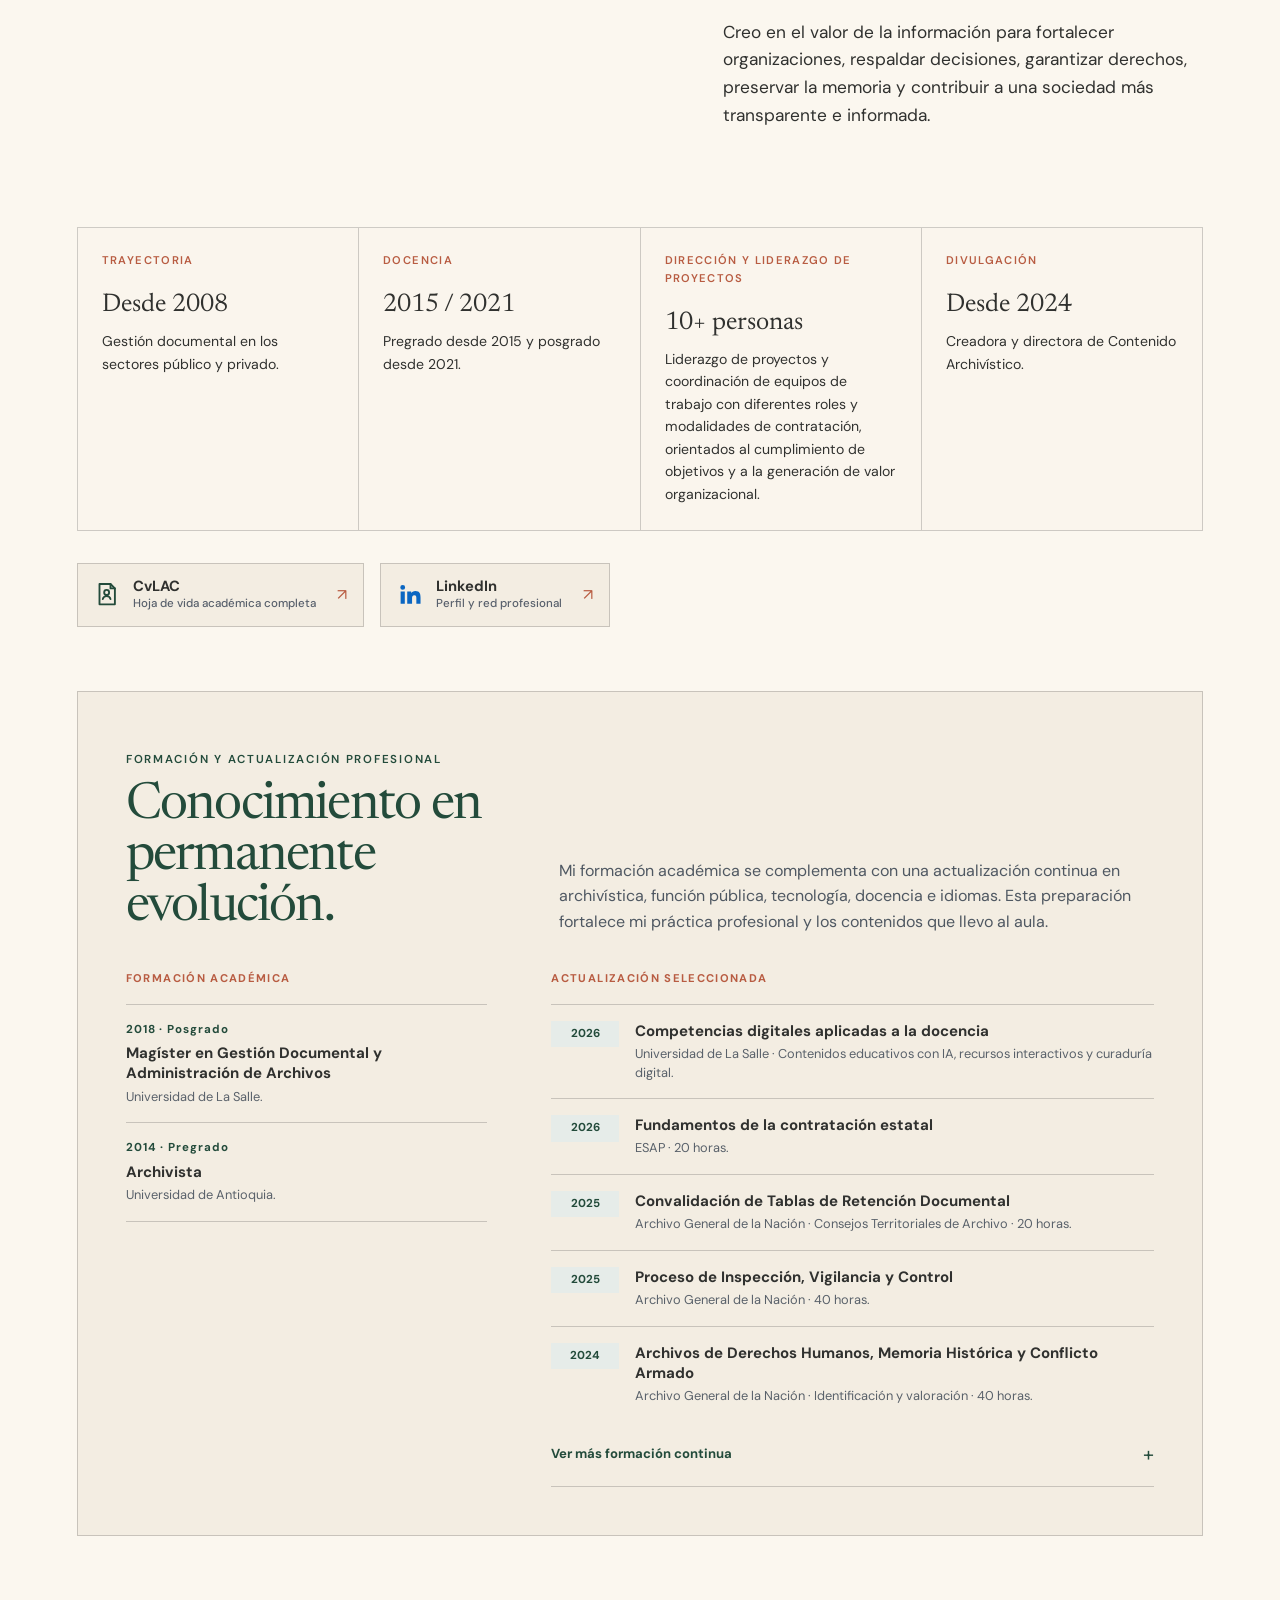
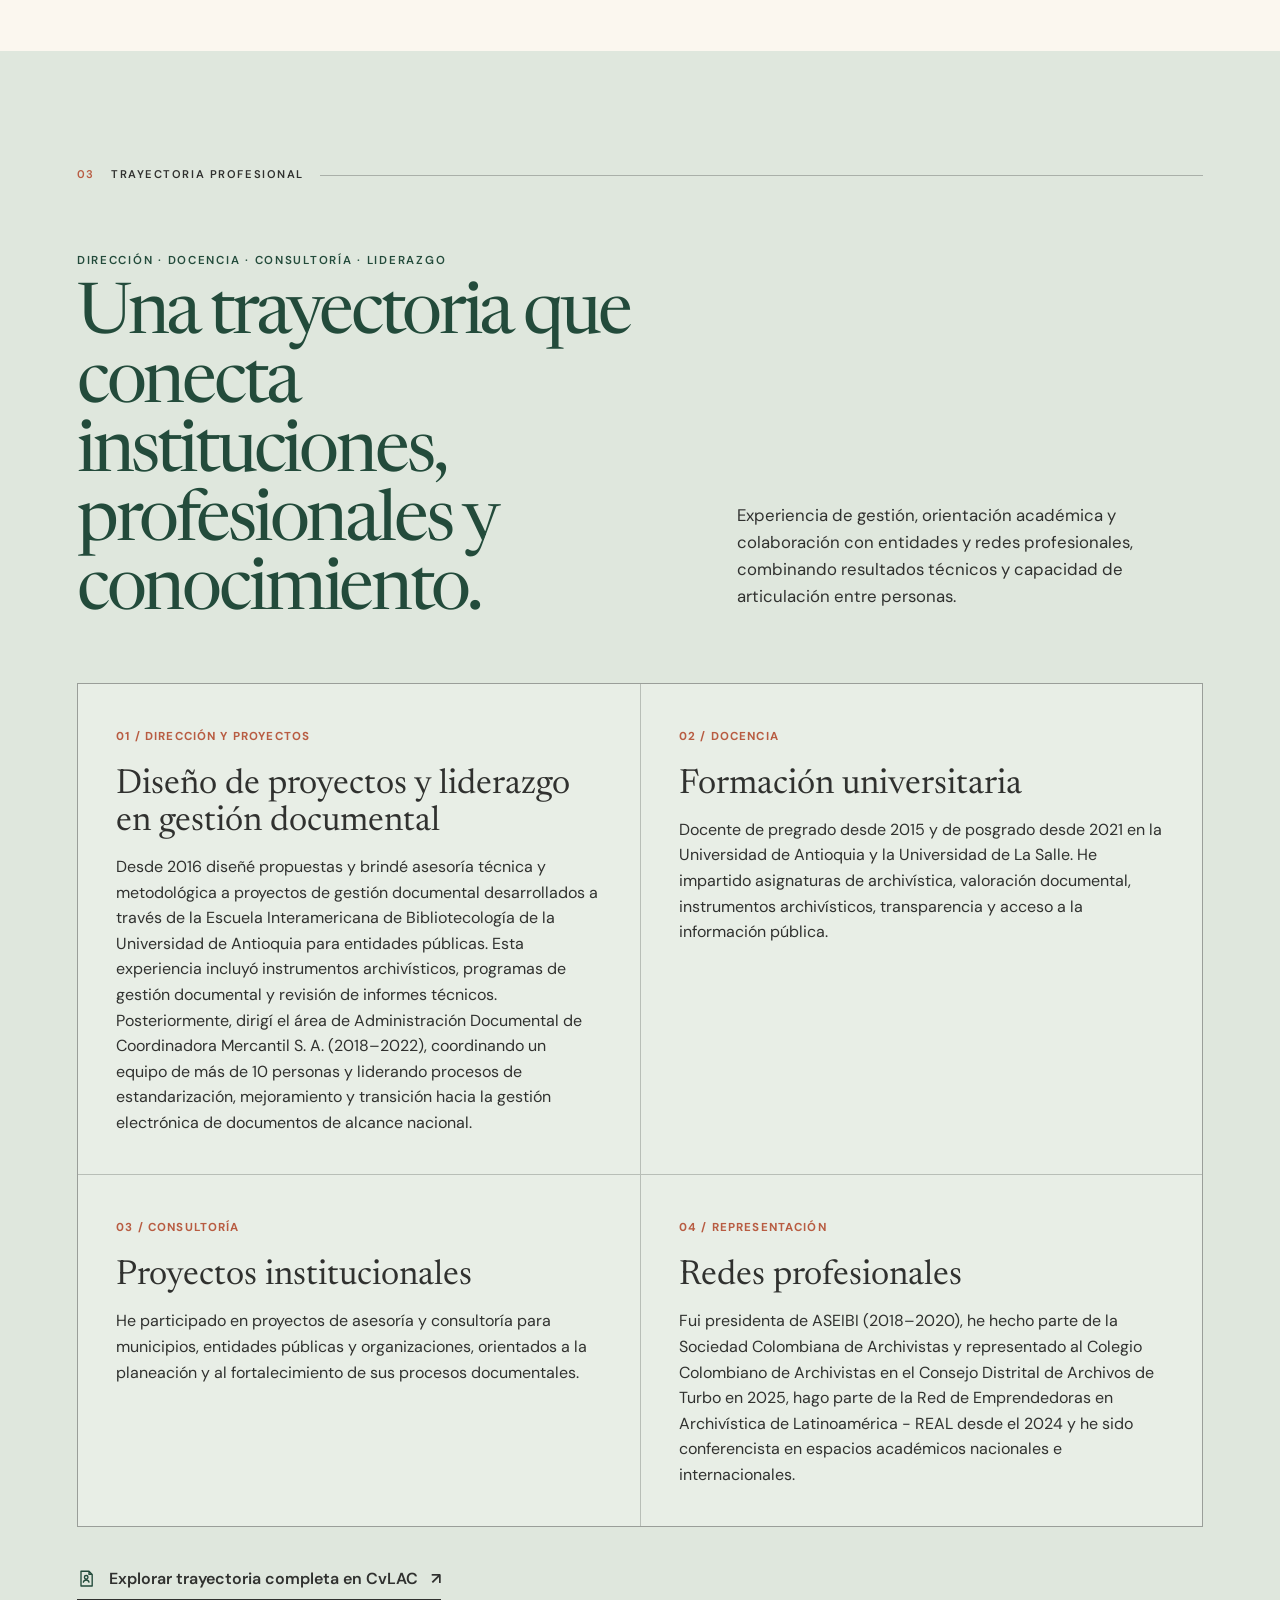
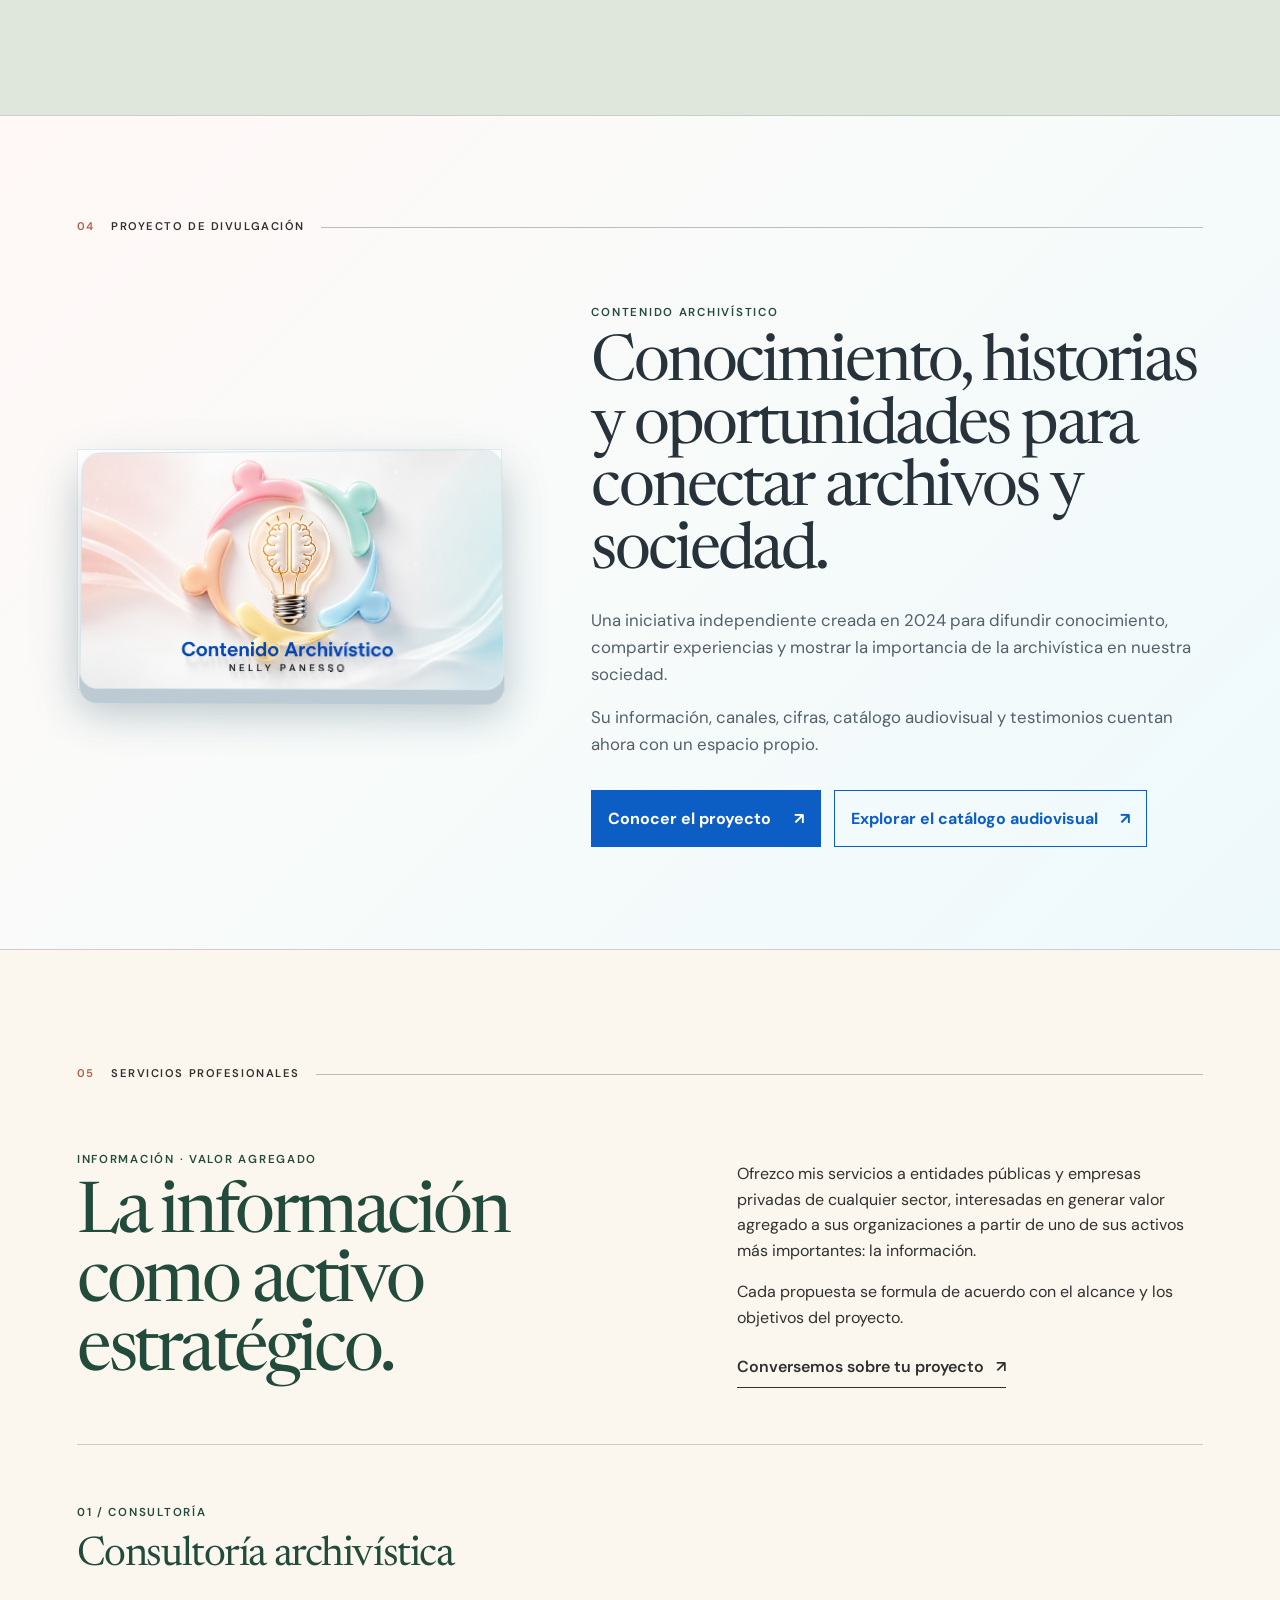
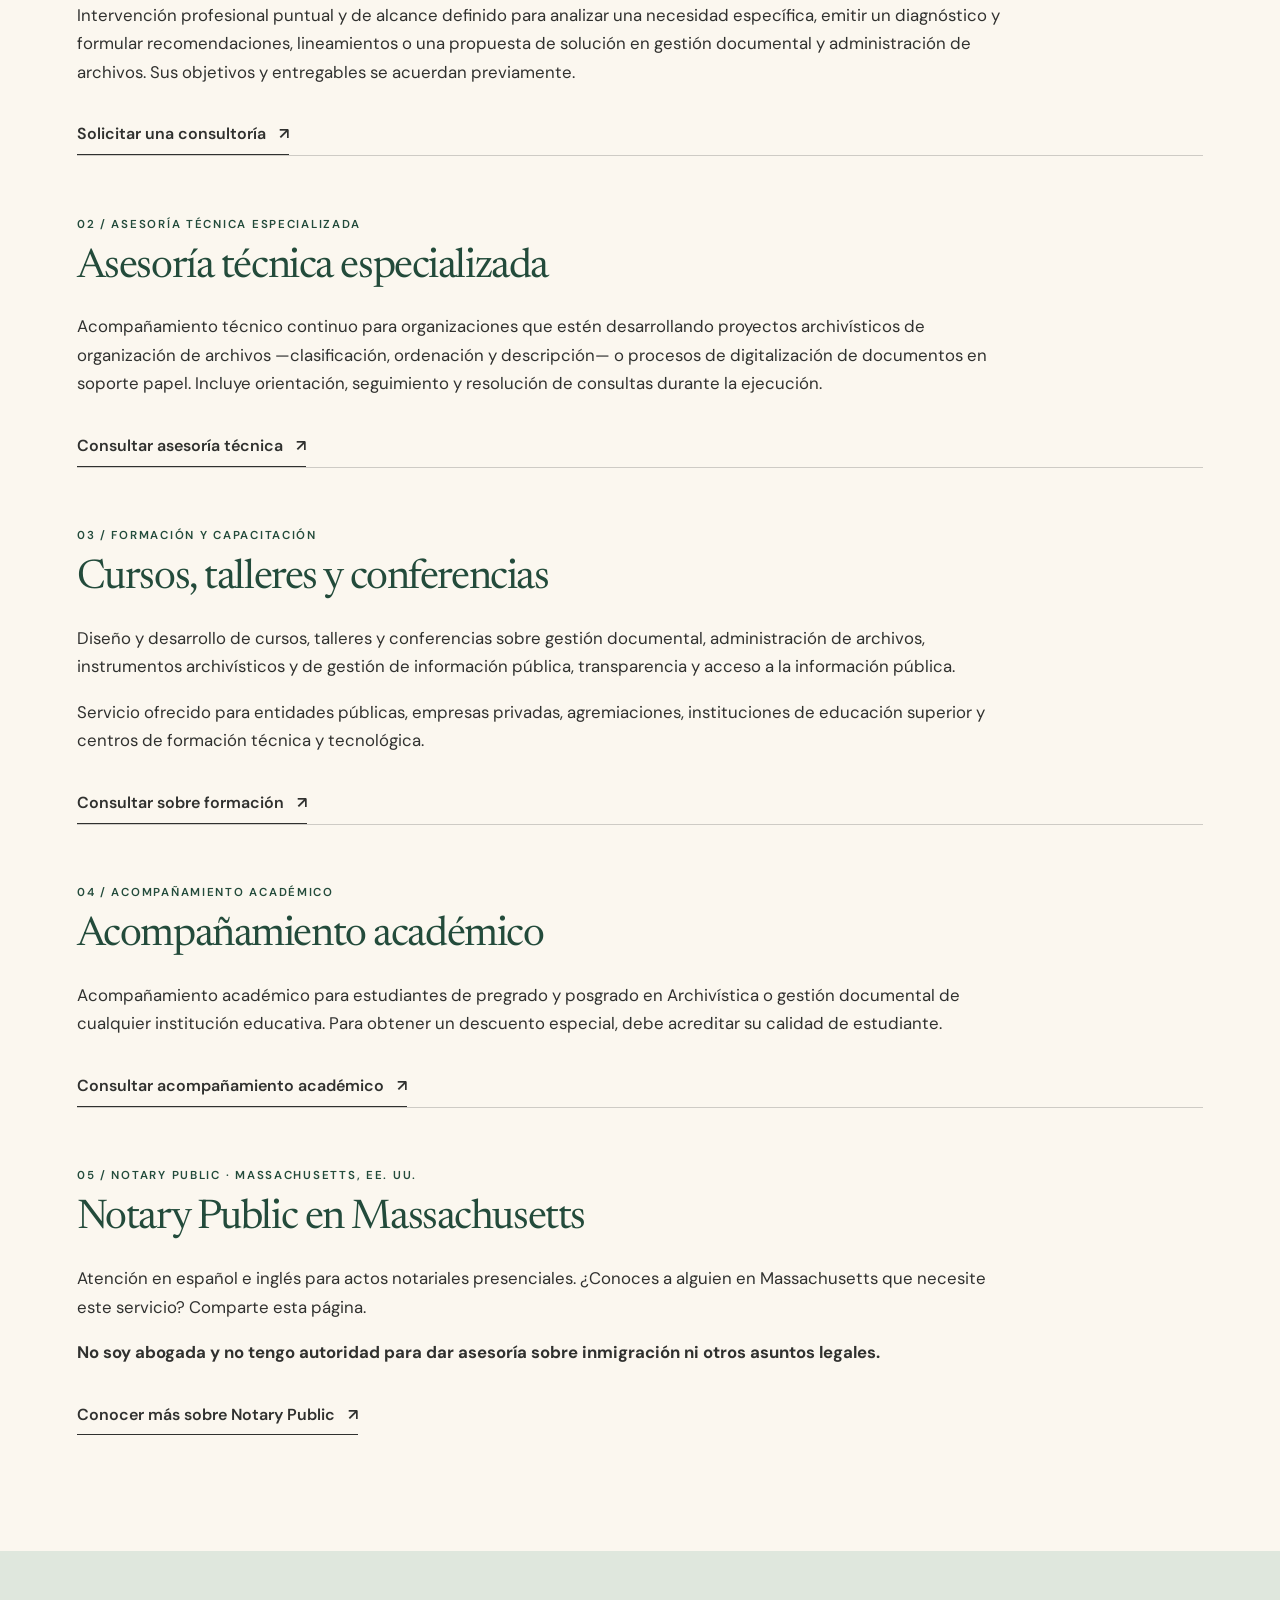
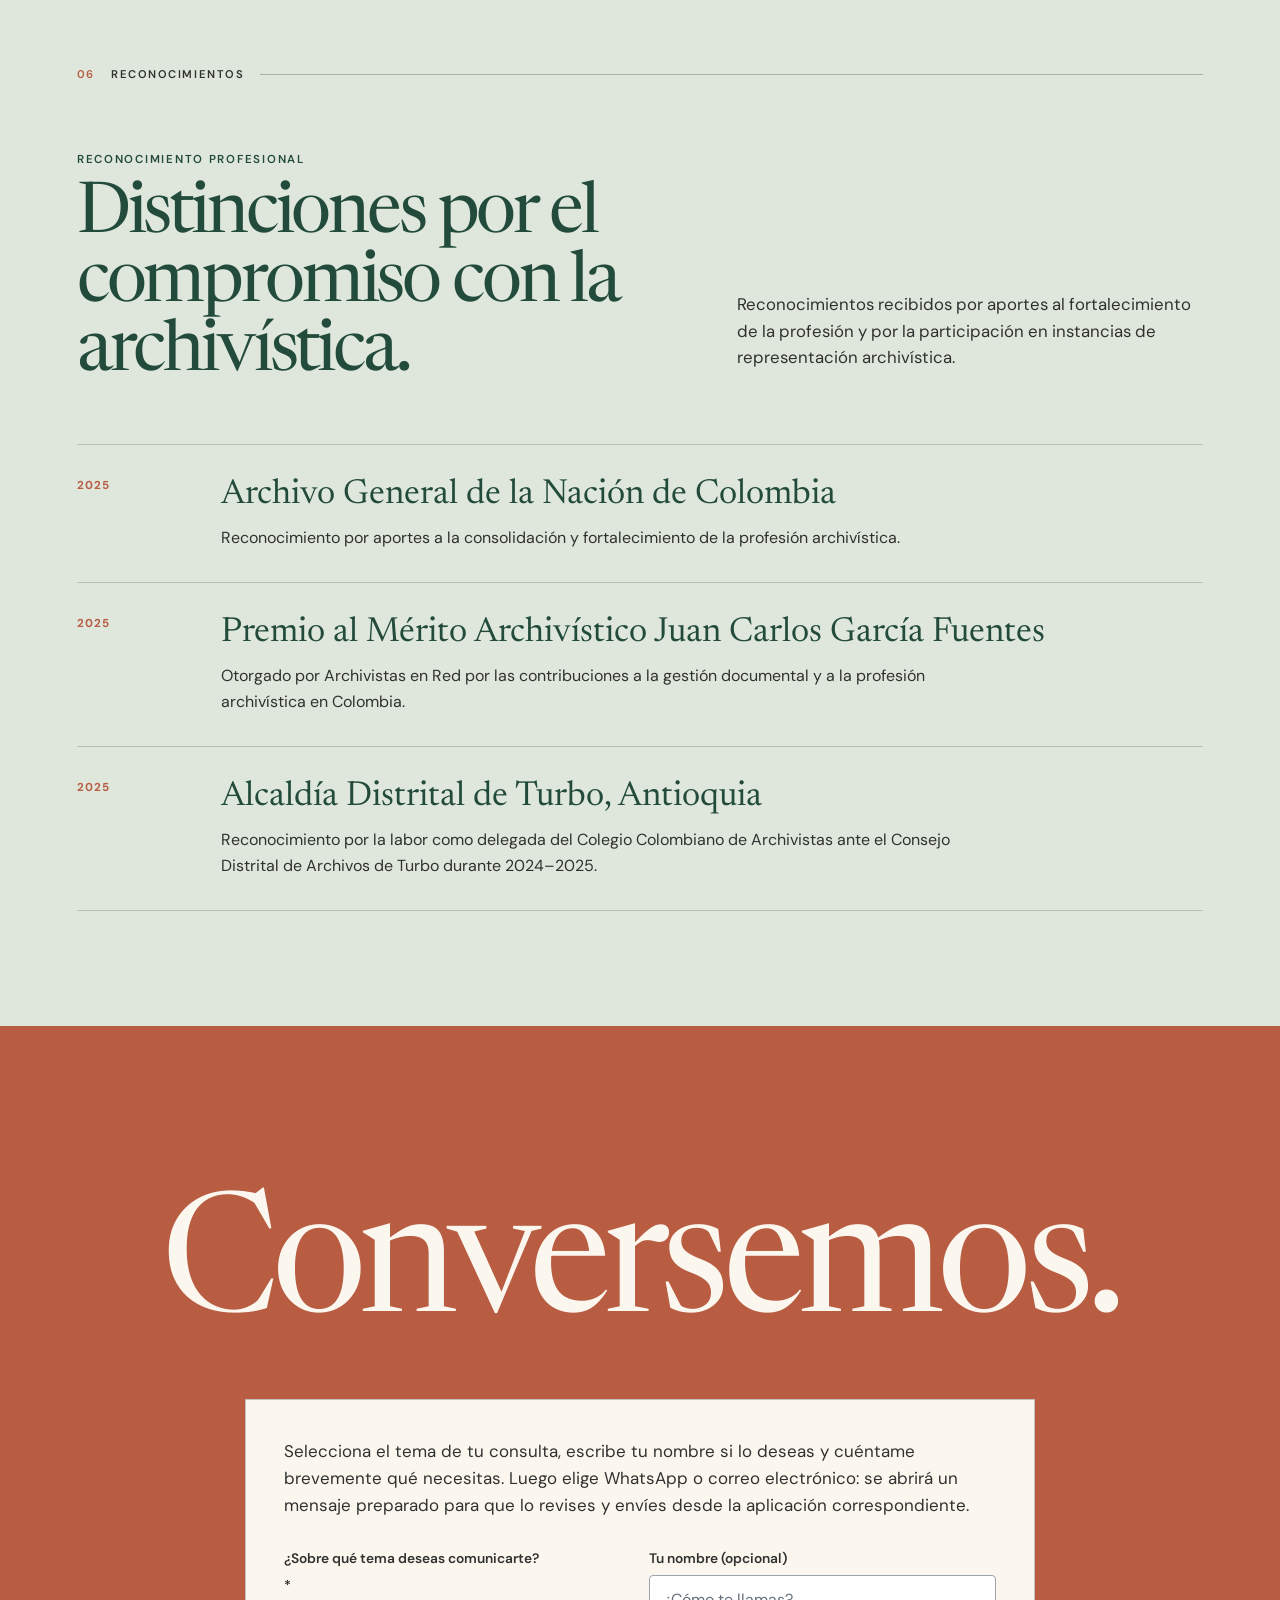
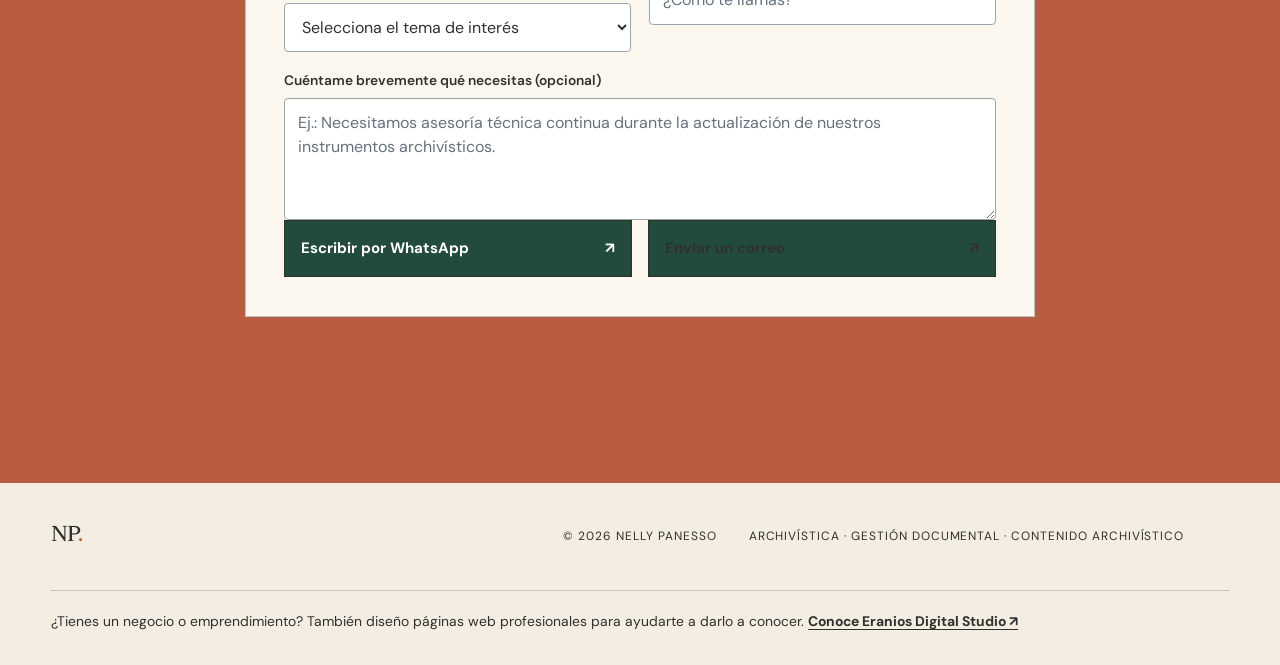
==== commit 20e8ae8b: "Quitar texto superpuesto al logo y conservar enlace al catálogo" ====
--- a/index.html
+++ b/index.html
@@ -123,7 +123,7 @@
     <section class="community-preview" id="comunidad">
       <div class="section-label"><span>04</span> Proyecto de divulgación</div>
       <div class="community-preview-grid">
-        <figure><a class="ca-logo-3d" href="catalogo-audiovisual.html" aria-label="Abrir el catálogo audiovisual de Contenido Archivístico"><img src="assets/contenido-archivistico-logo.jpg" alt="Logo de Contenido Archivístico de Nelly Panesso"><span class="ca-logo-cta" aria-hidden="true">Explorar catálogo audiovisual ↗</span></a></figure>
+        <figure><a class="ca-logo-3d" href="catalogo-audiovisual.html" aria-label="Abrir el catálogo audiovisual de Contenido Archivístico"><img src="assets/contenido-archivistico-logo.jpg" alt="Logo de Contenido Archivístico de Nelly Panesso"></a></figure>
         <div class="community-preview-copy">
           <p class="kicker blue">Contenido Archivístico</p>
           <h2>Conocimiento, historias y oportunidades para conectar archivos y sociedad.</h2>
--- a/assets/styles.css
+++ b/assets/styles.css
@@ -616,3 +616,50 @@
   body.professional-site .community-preview-actions{flex-direction:column}
   body.professional-site .community-preview-actions a{width:100%}
 }
+
+// Botón con relieve 3D: mantiene intacta la identidad gráfica del logo original
+body.professional-site .community-preview figure{
+  background:transparent;
+  border:0;
+  box-shadow:none;
+  perspective:1000px;
+}
+body.professional-site .community-preview .ca-logo-3d{
+  display:block;
+  position:relative;
+  overflow:hidden;
+  text-decoration:none;
+  border:1px solid #d6e3e7;
+  border-radius:18px;
+  background:#fff;
+  box-shadow:0 14px 0 #bccbd3,0 23px 38px rgba(30,65,87,.21);
+  transform:perspective(1000px) rotateX(3deg) rotateY(-3deg);
+  transition:transform .25s ease,box-shadow .25s ease;
+}
+body.professional-site .community-preview .ca-logo-3d img{width:100%;height:auto;display:block}
+body.professional-site .community-preview .ca-logo-cta{
+  position:absolute;
+  left:50%;
+  bottom:1rem;
+  transform:translateX(-50%);
+  width:max-content;
+  max-width:calc(100% - 2rem);
+  padding:.7rem 1.1rem;
+  color:#fff;
+  background:rgba(16,32,50,.94);
+  border-radius:999px;
+  font:700 clamp(.77rem,1.7vw,.95rem)/1.3 var(--sans);
+  box-shadow:0 5px 13px rgba(20,30,50,.15);
+  text-align:center;
+}
+body.professional-site .community-preview .ca-logo-3d:hover,
+body.professional-site .community-preview .ca-logo-3d:focus-visible{
+  transform:perspective(1000px) rotateX(0deg) rotateY(0deg) translateY(-7px);
+  box-shadow:0 20px 0 #bccbd3,0 29px 48px rgba(30,65,87,.28);
+}
+body.professional-site .community-preview .ca-logo-3d:focus-visible{outline:3px solid #0d5ec4;outline-offset:6px}
+body.professional-site .community-preview .ca-logo-3d:active{
+  transform:translateY(5px);
+  box-shadow:0 7px 0 #bccbd3,0 12px 23px rgba(30,65,87,.22);
+}
+@media(prefers-reduced-motion:reduce){body.professional-site .community-preview .ca-logo-3d{transition:none}}
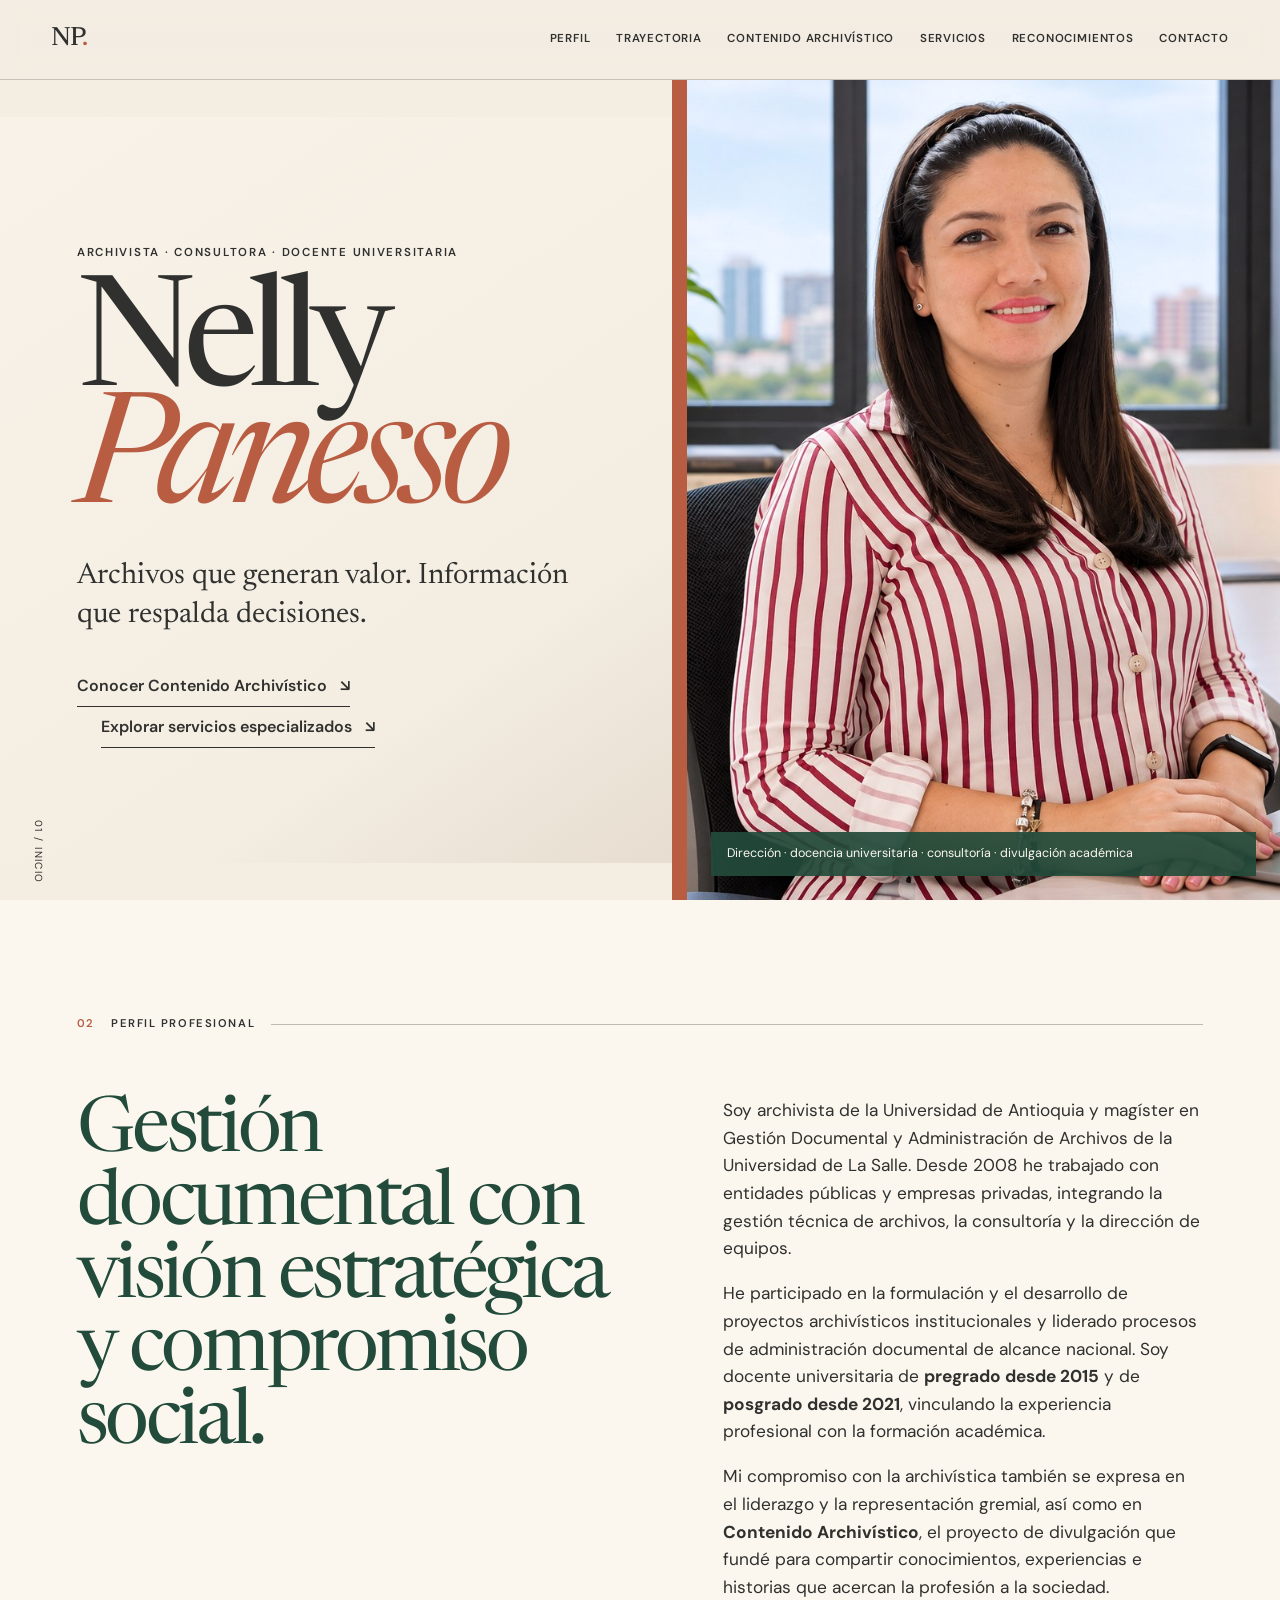
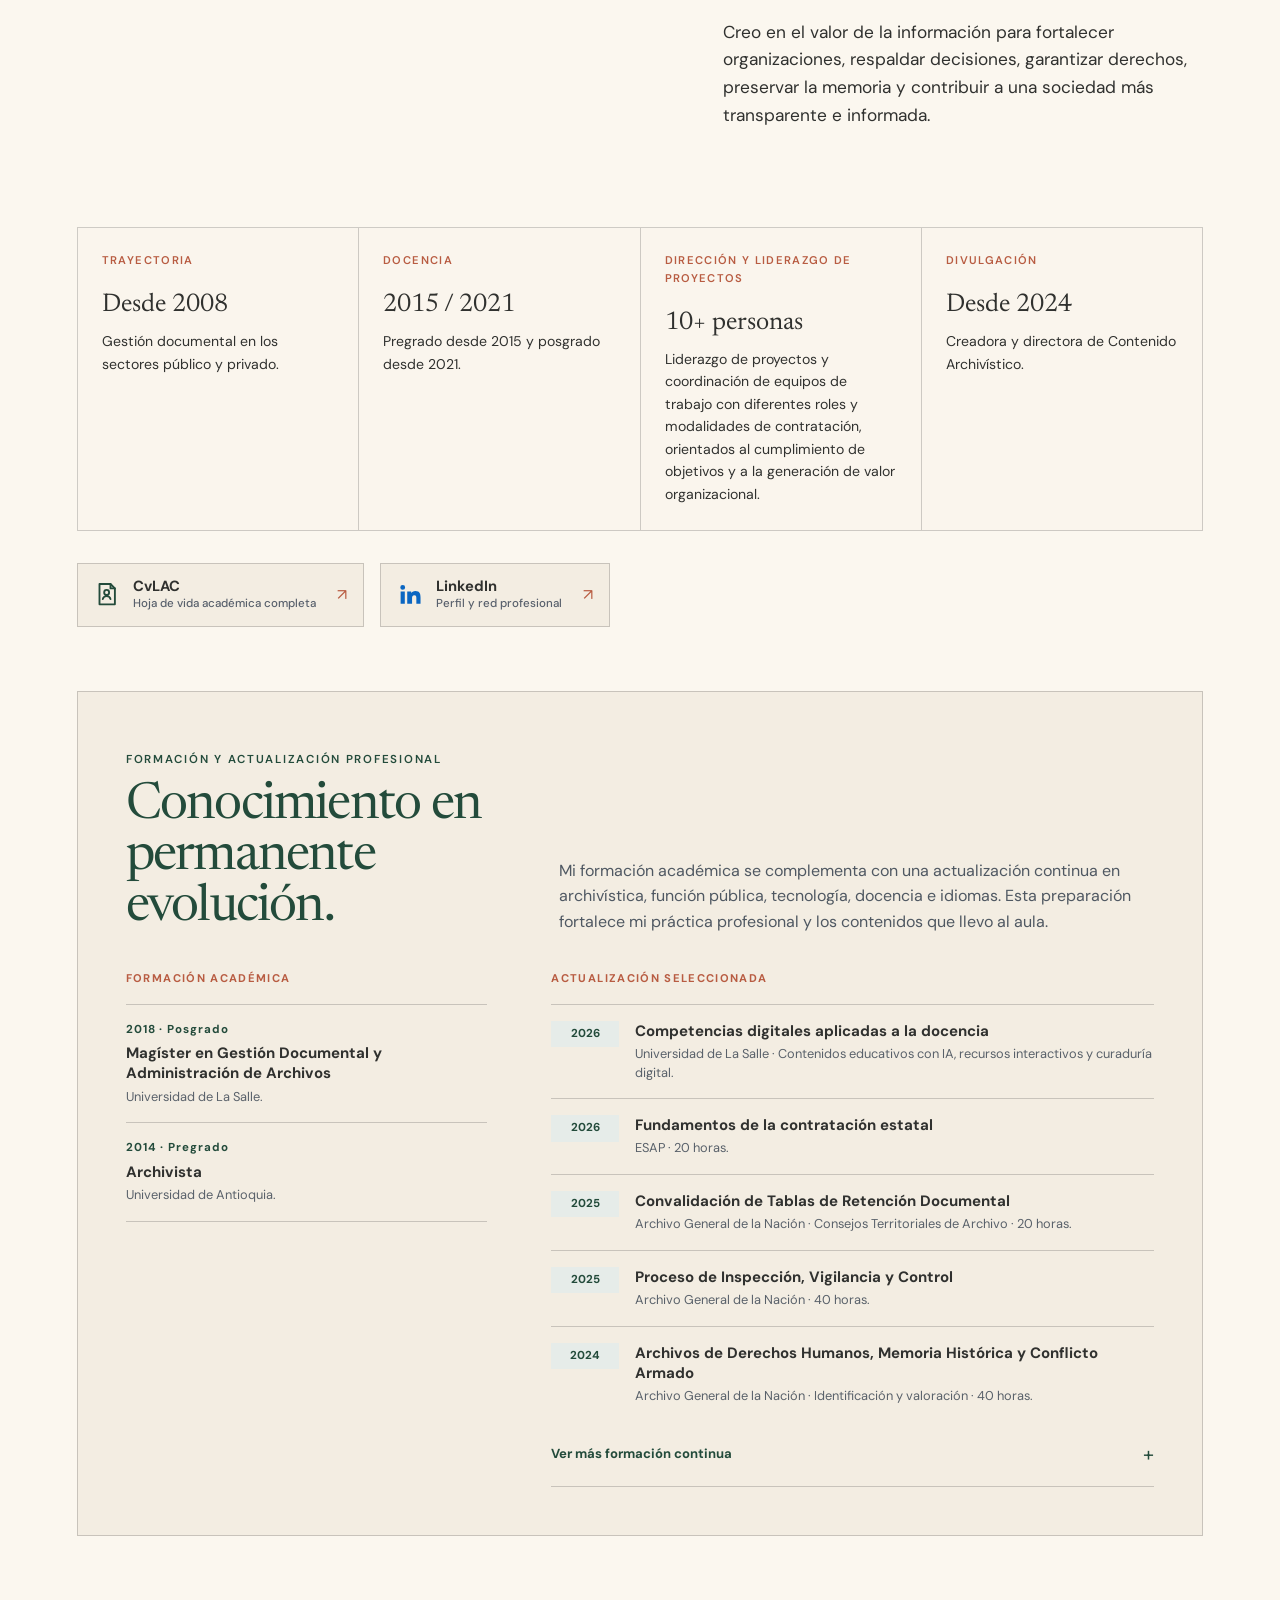
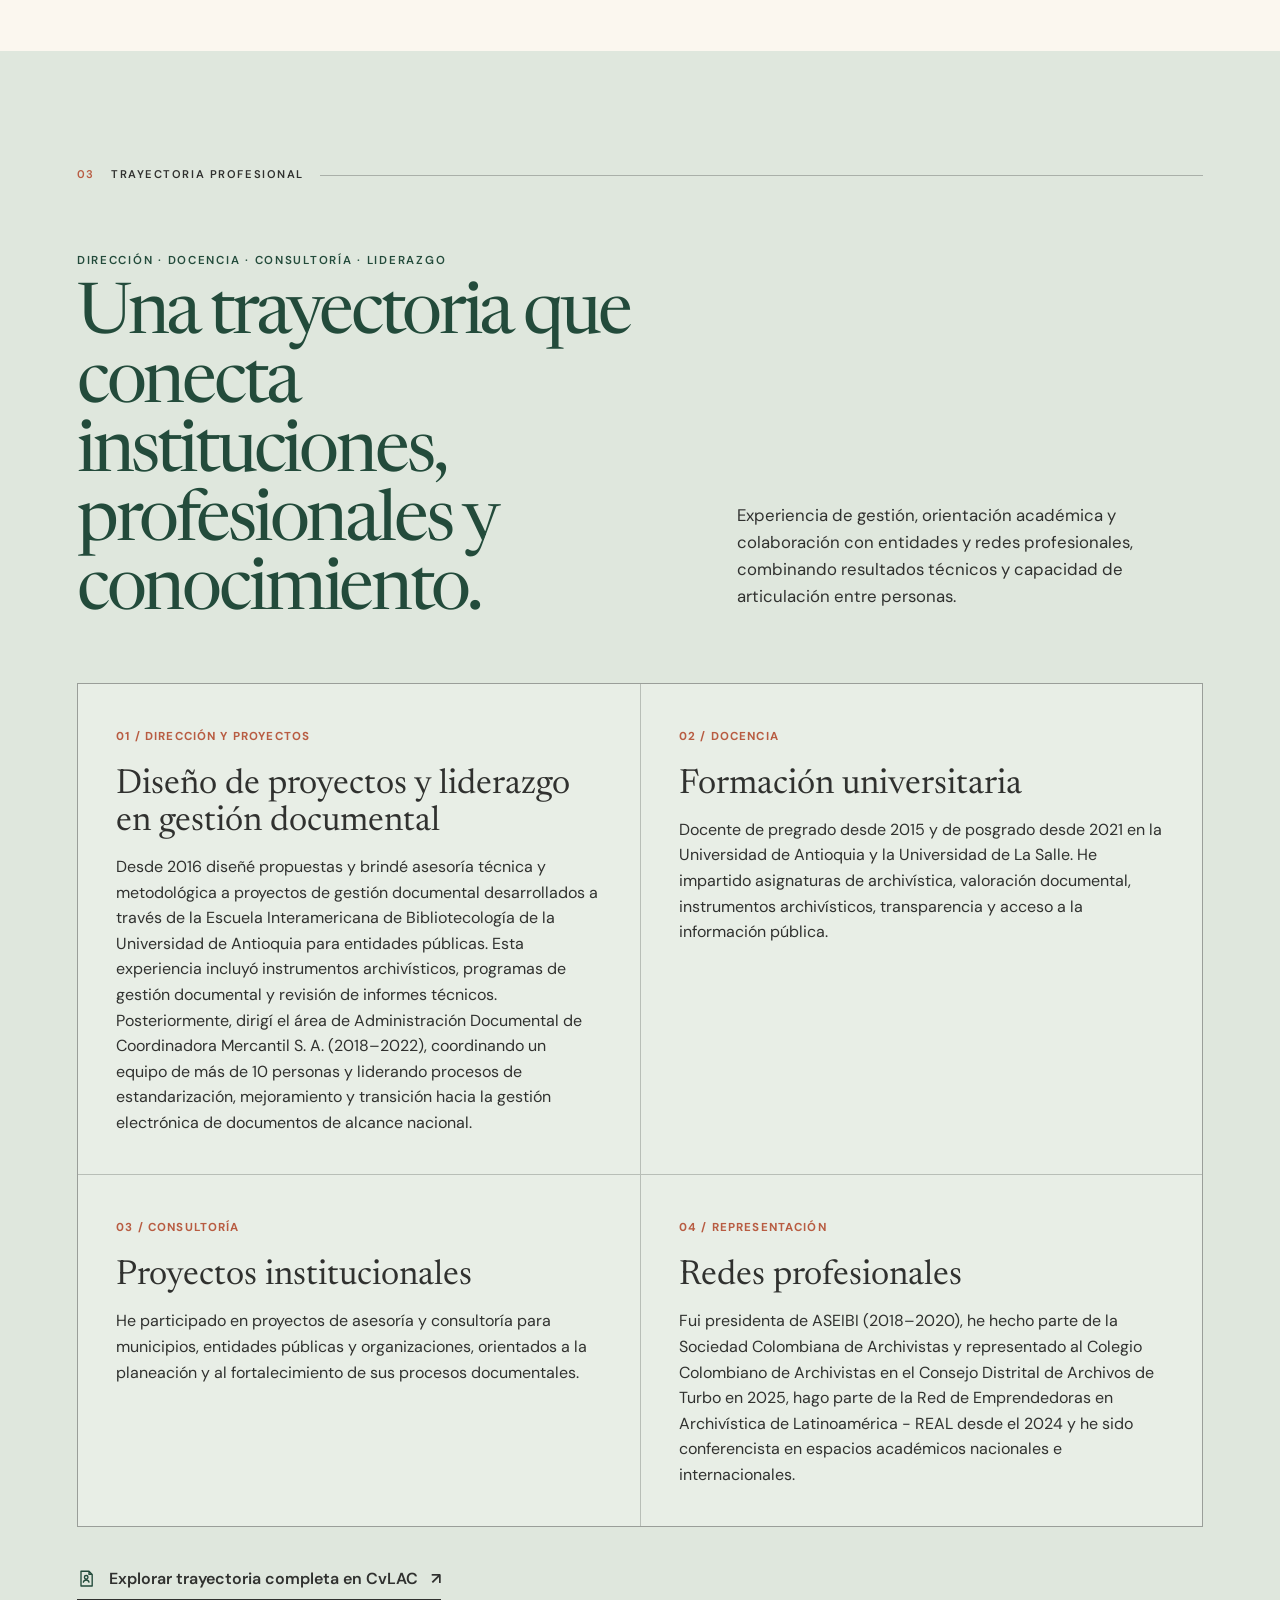
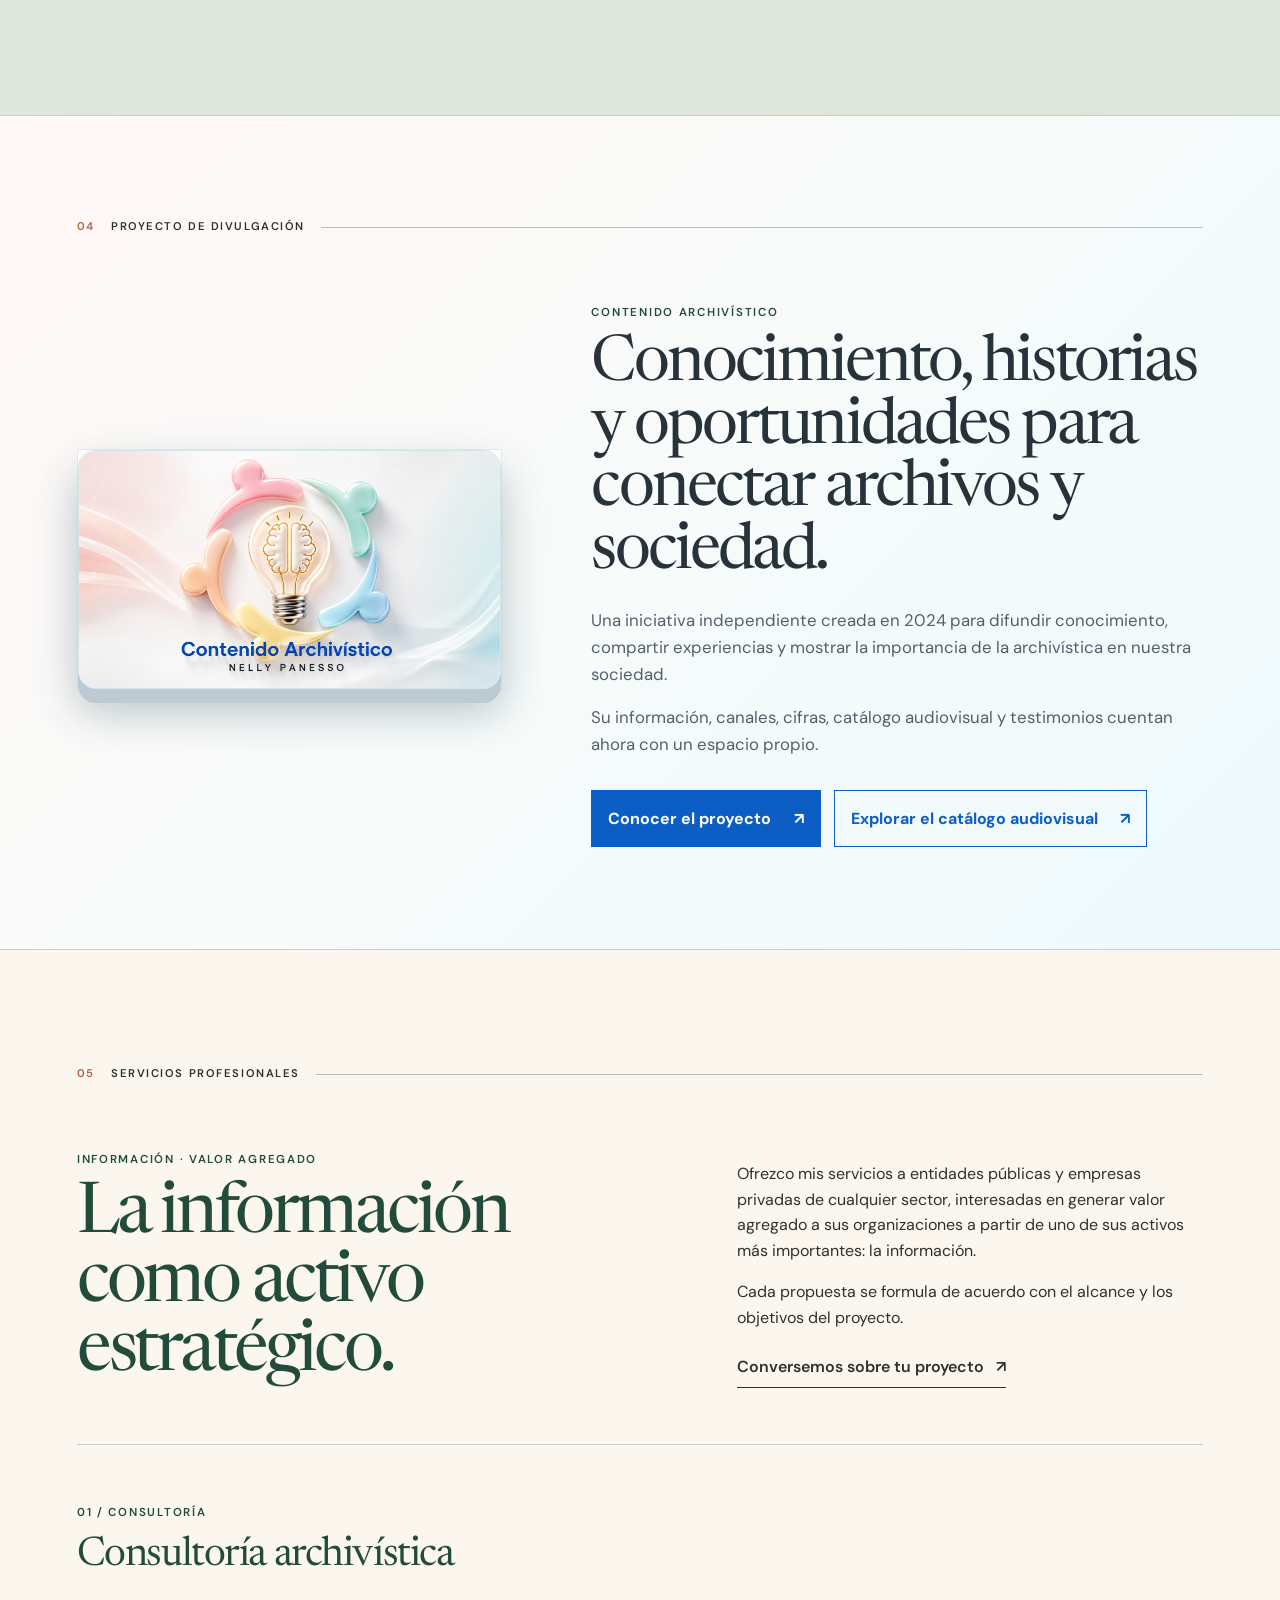
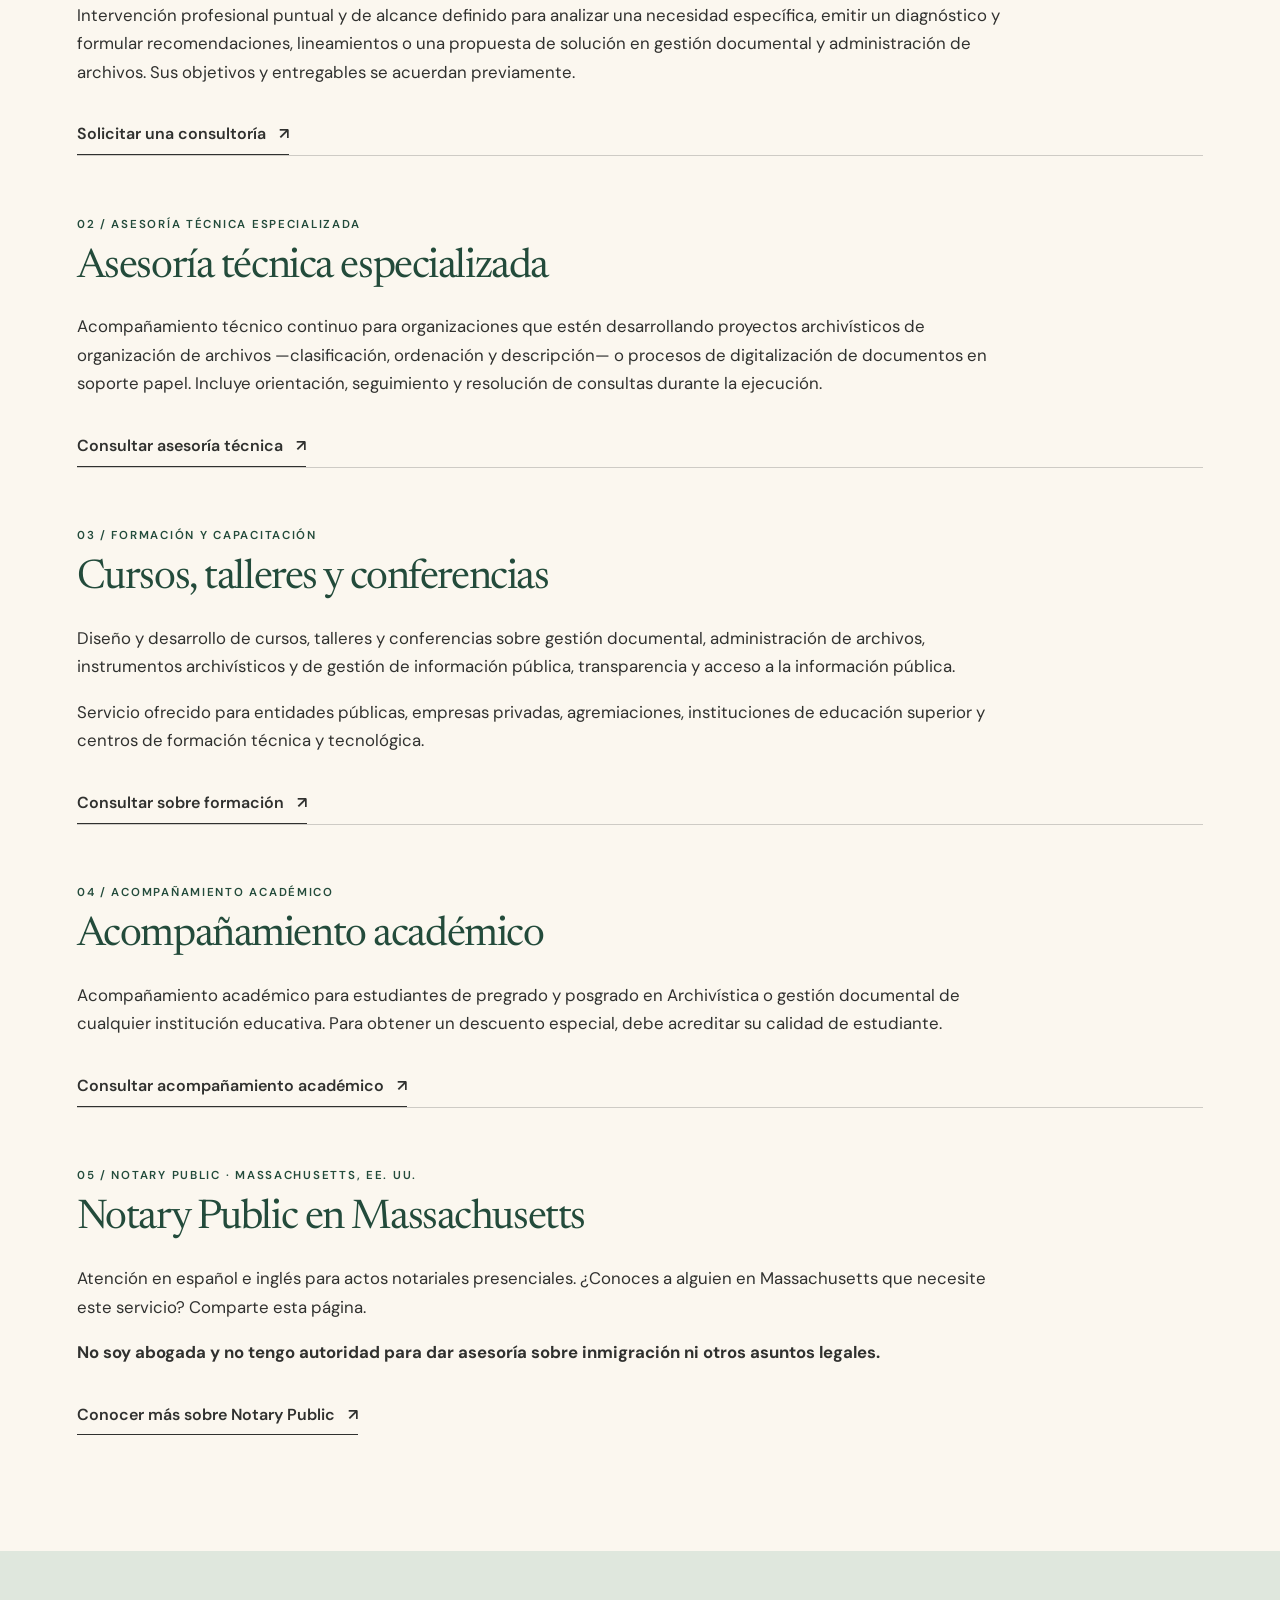
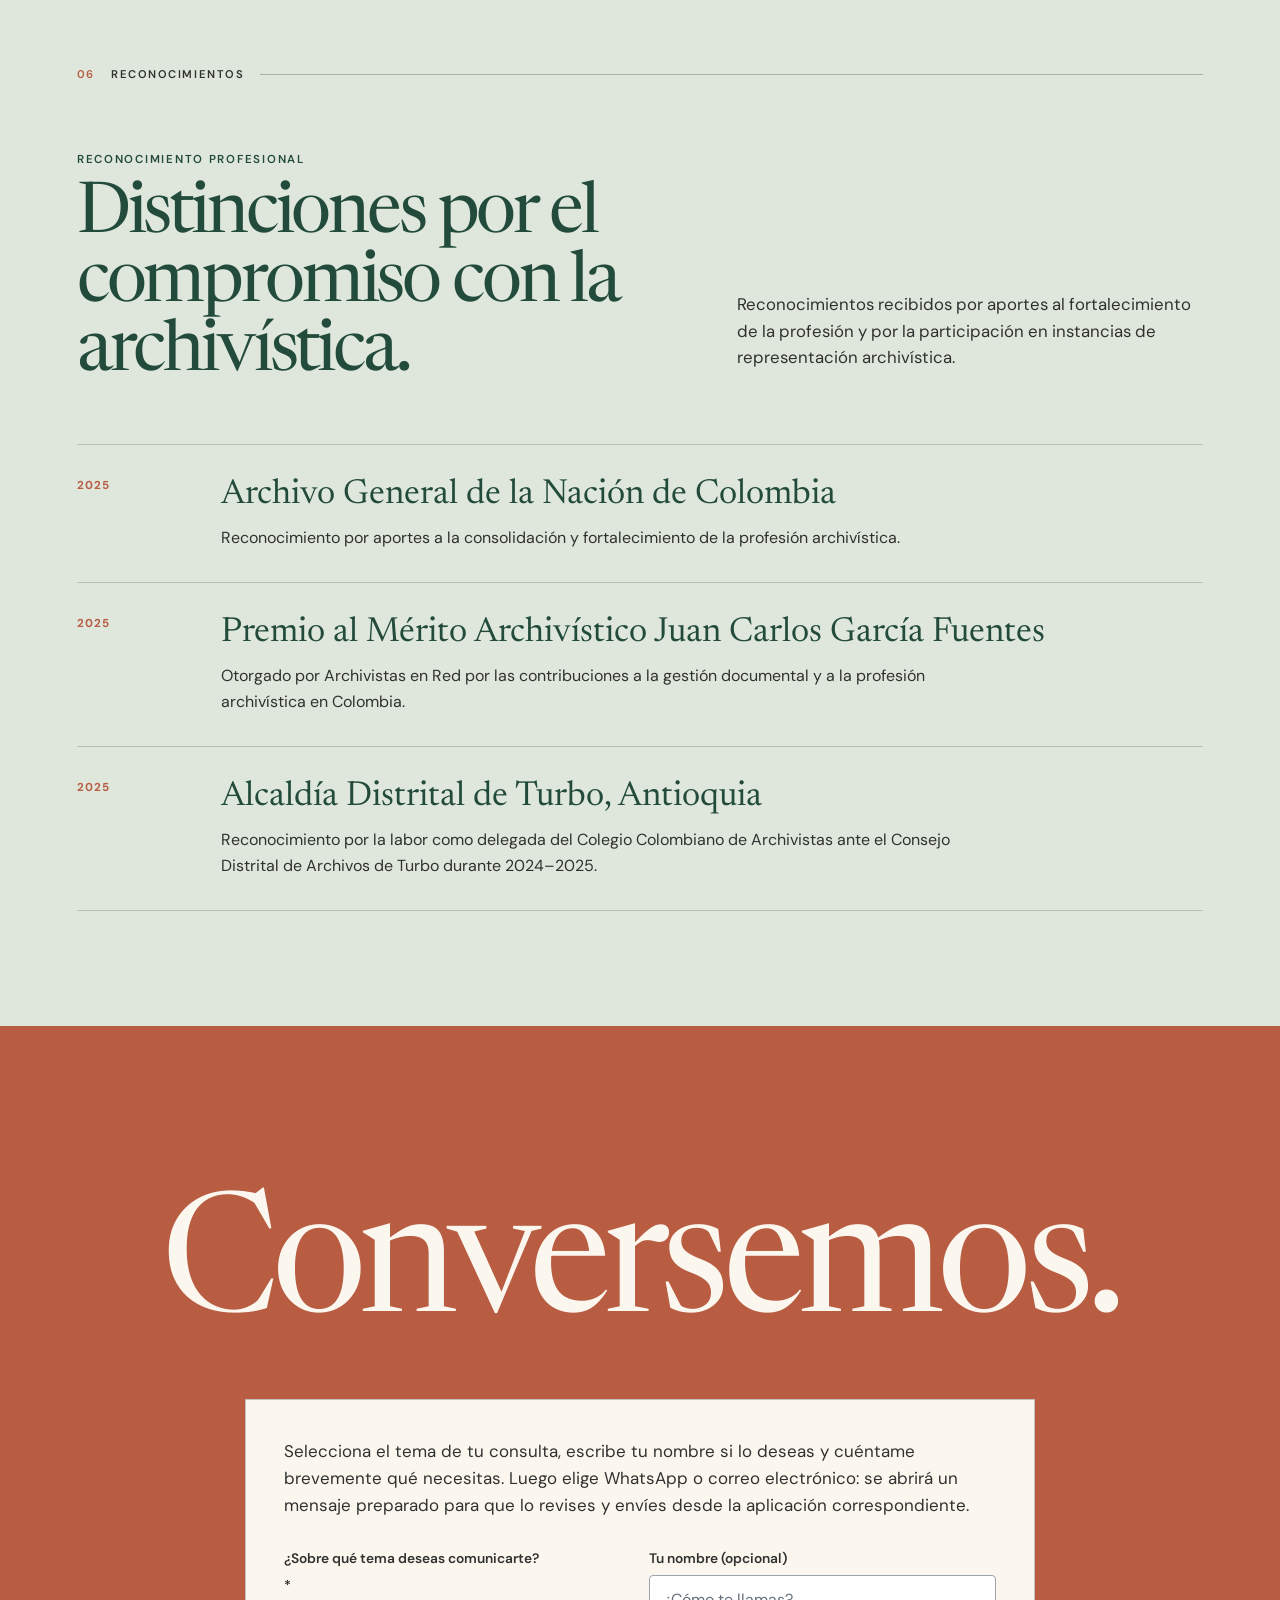
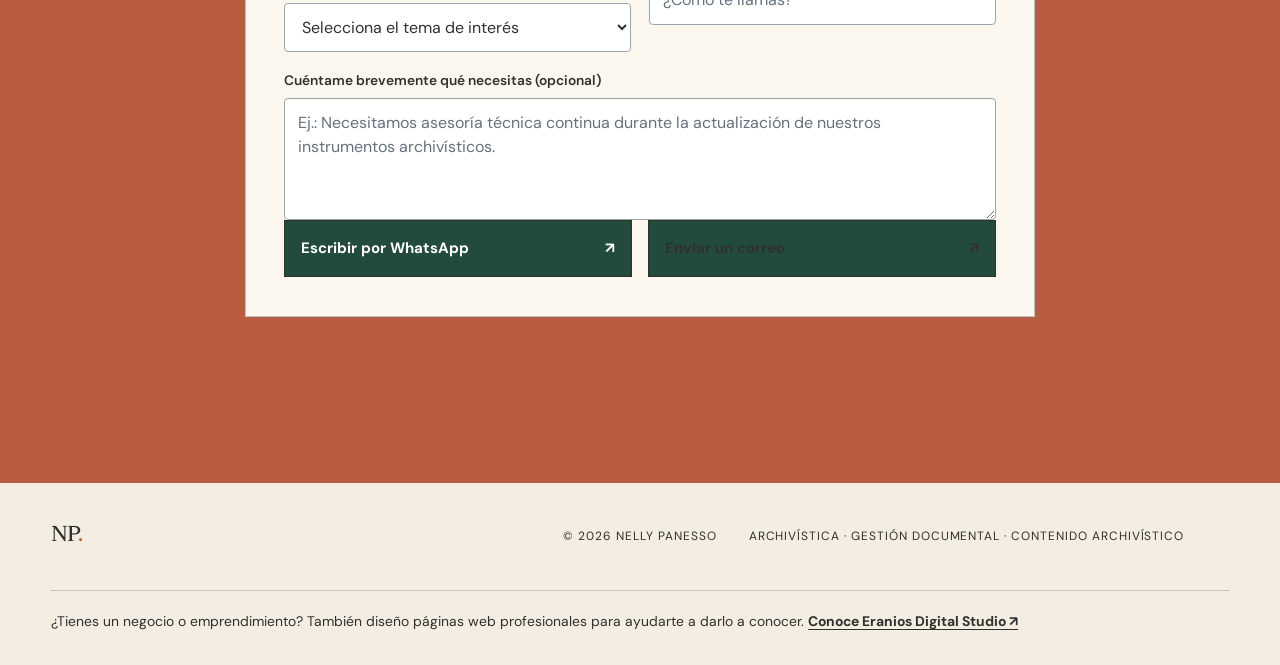
==== commit 8d88d382: "Actualiza estilos del perfil profesional" ====
--- a/index.html
+++ b/index.html
@@ -10,7 +10,7 @@
   <link rel="preconnect" href="https://fonts.gstatic.com" crossorigin>
   <link href="https://fonts.googleapis.com/css2?family=DM+Sans:wght@400;500;600;700&family=Newsreader:opsz,wght@6..72,400;6..72,500&display=swap" rel="stylesheet">
   <link rel="icon" type="image/svg+xml" href="data:image/svg+xml,%3Csvg xmlns='http://www.w3.org/2000/svg' viewBox='0 0 64 64'%3E%3Crect width='64' height='64' rx='12' fill='%23234b3b'/%3E%3Cpath d='M17 46V18h6l18 19V18h6v28h-6L23 27v19z' fill='%23fbf7ef'/%3E%3Ccircle cx='48' cy='16' r='5' fill='%23b85c42'/%3E%3C/svg%3E">
-  <link rel="stylesheet" href="assets/styles.css?v=20261115-3">
+  <link rel="stylesheet" href="assets/styles.css?v=20261118-1">
 </head>
 <body class="professional-site">
   <a class="skip" href="#contenido">Ir al contenido</a>
--- a/assets/styles.css
+++ b/assets/styles.css
@@ -633,7 +633,7 @@
   border-radius:18px;
   background:#fff;
   box-shadow:0 14px 0 #bccbd3,0 23px 38px rgba(30,65,87,.21);
-  transform:perspective(1000px) rotateX(3deg) rotateY(-3deg);
+  transform:translateY(0);
   transition:transform .25s ease,box-shadow .25s ease;
 }
 body.professional-site .community-preview .ca-logo-3d img{width:100%;height:auto;display:block}
@@ -654,7 +654,7 @@
 }
 body.professional-site .community-preview .ca-logo-3d:hover,
 body.professional-site .community-preview .ca-logo-3d:focus-visible{
-  transform:perspective(1000px) rotateX(0deg) rotateY(0deg) translateY(-7px);
+  transform:translateY(-7px);
   box-shadow:0 20px 0 #bccbd3,0 29px 48px rgba(30,65,87,.28);
 }
 body.professional-site .community-preview .ca-logo-3d:focus-visible{outline:3px solid #0d5ec4;outline-offset:6px}
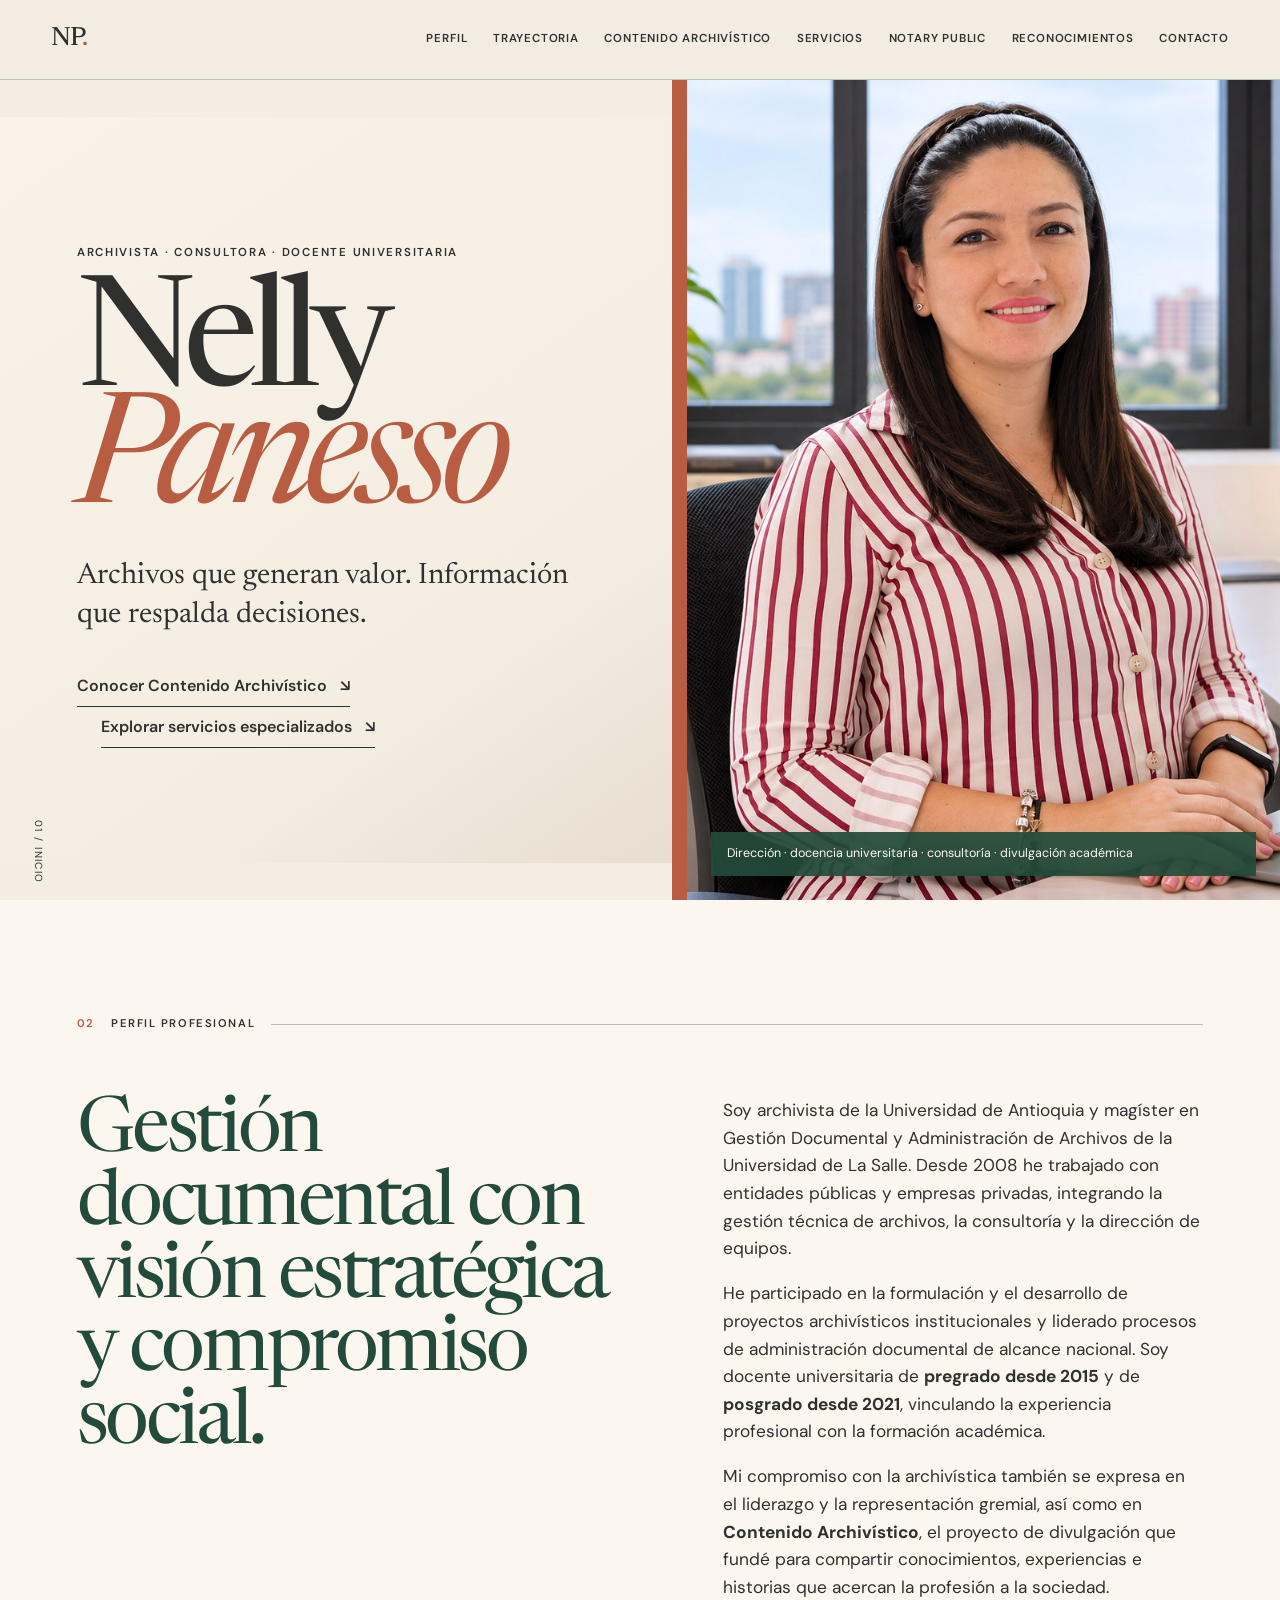
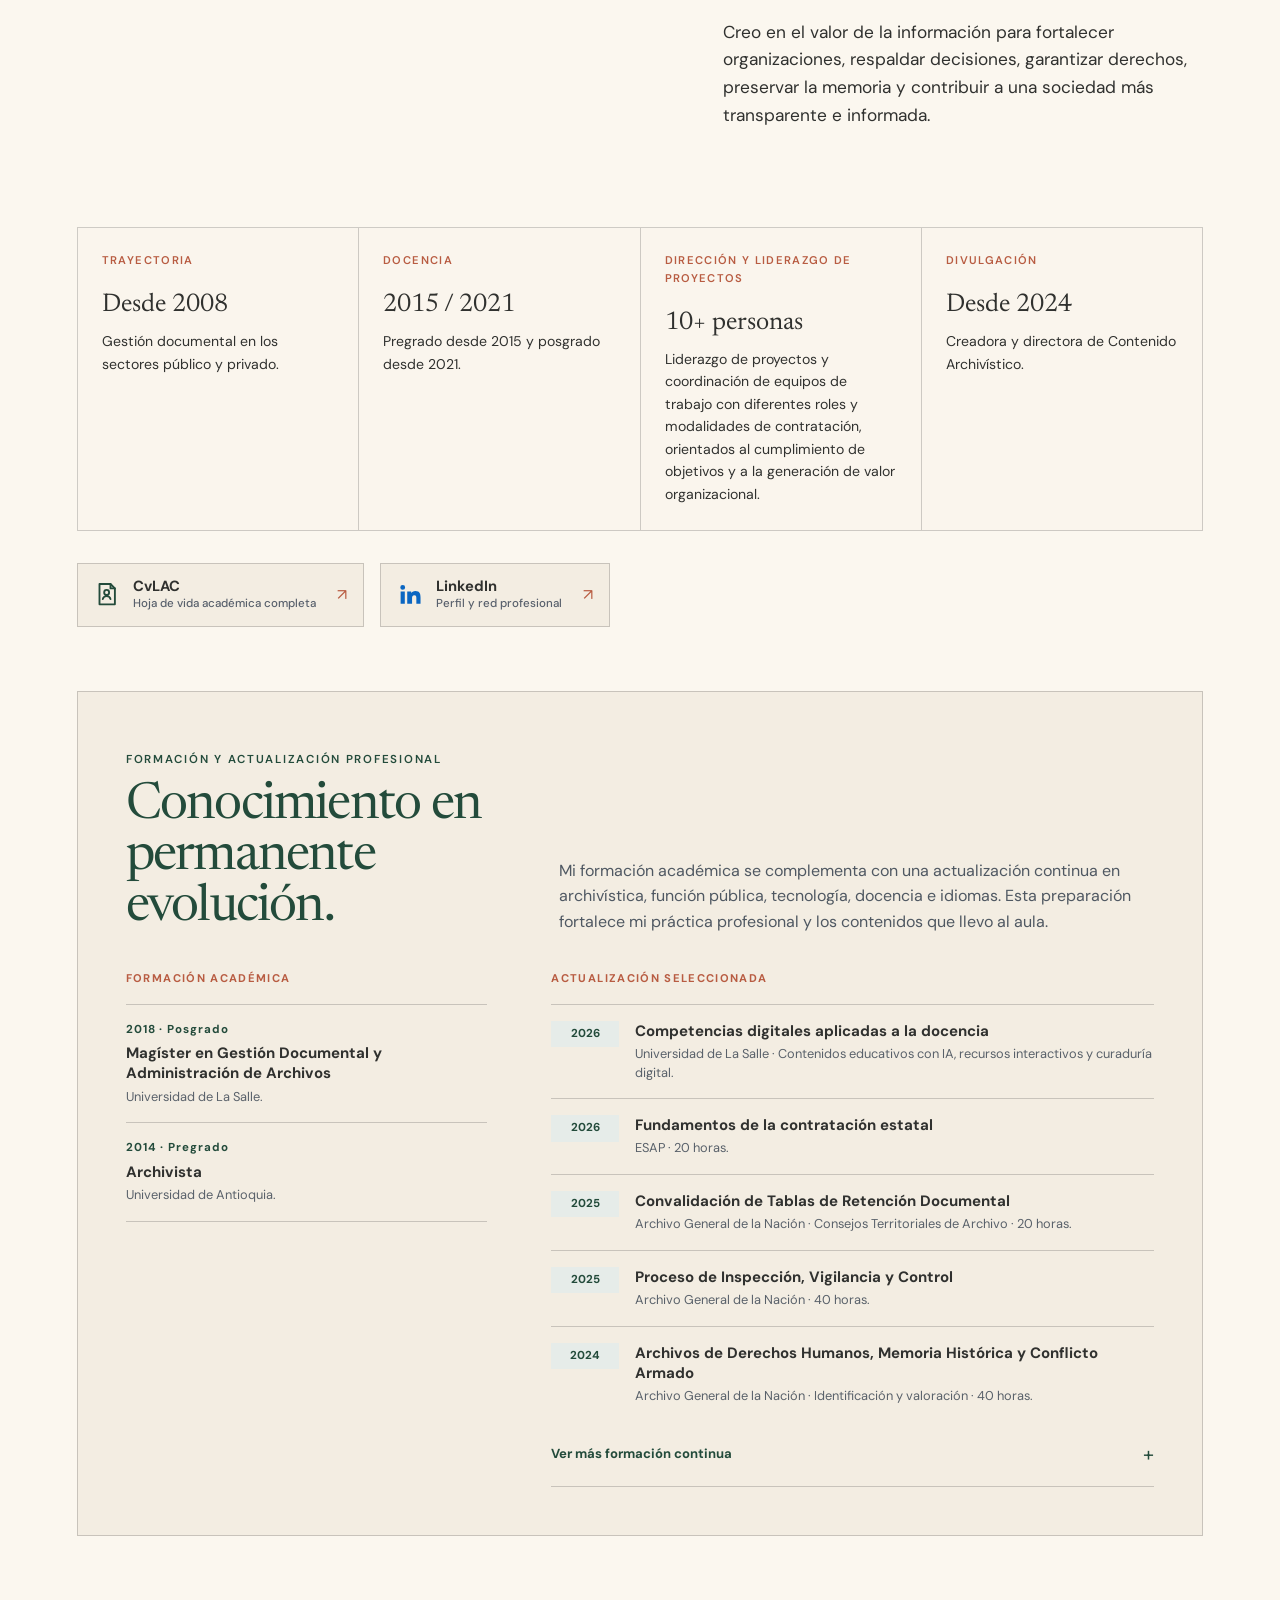
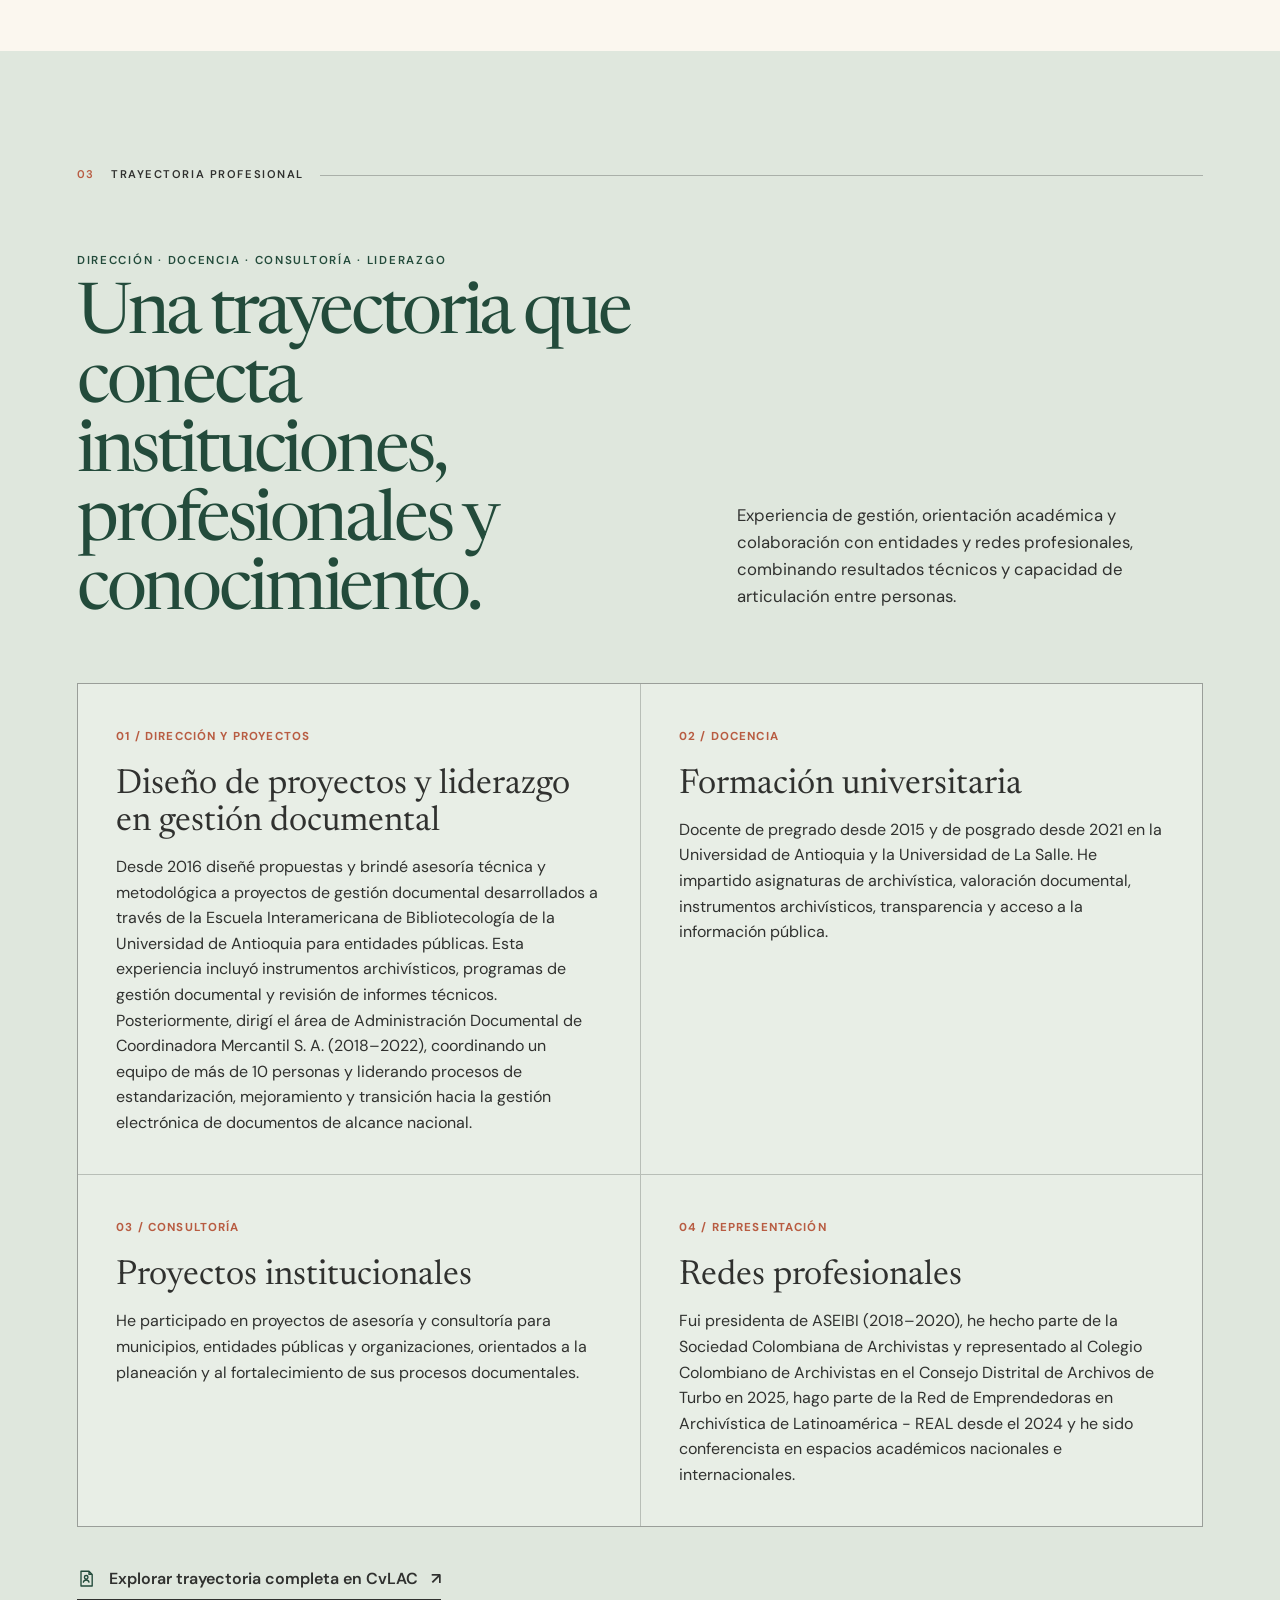
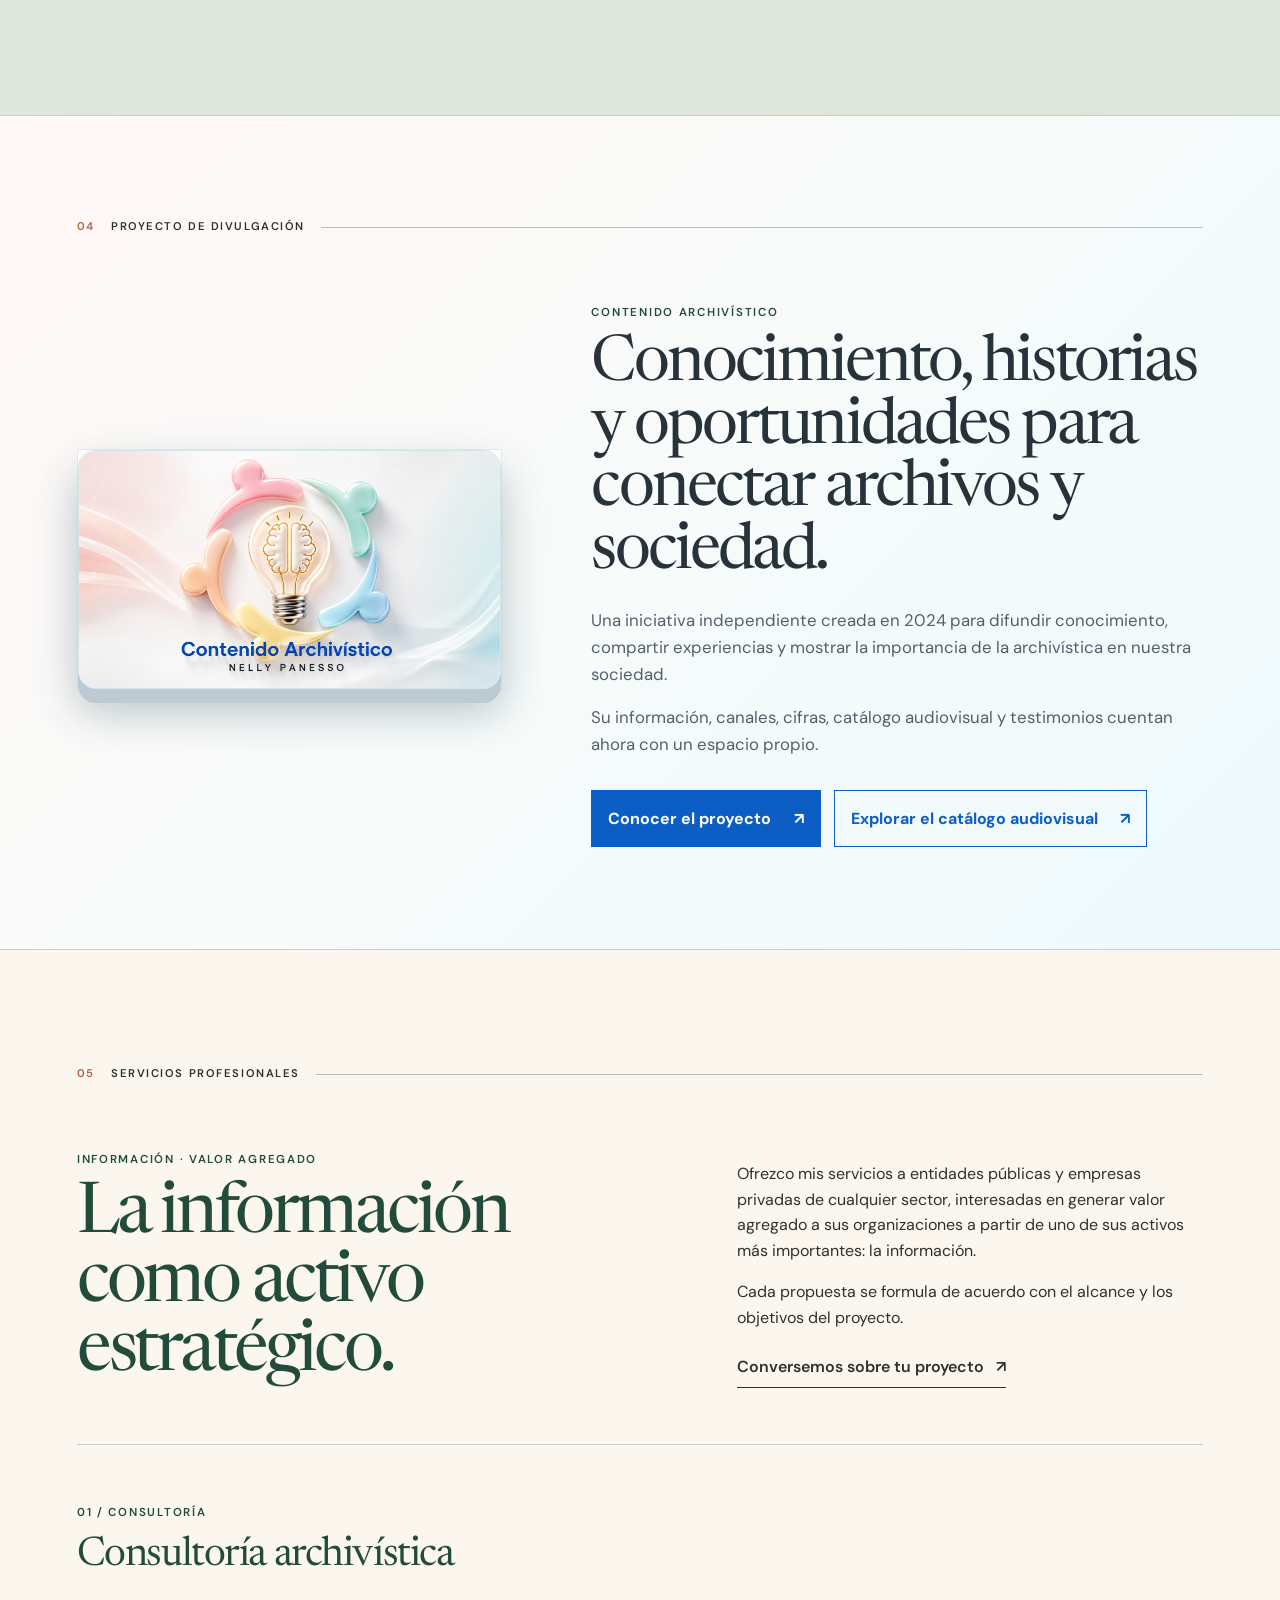
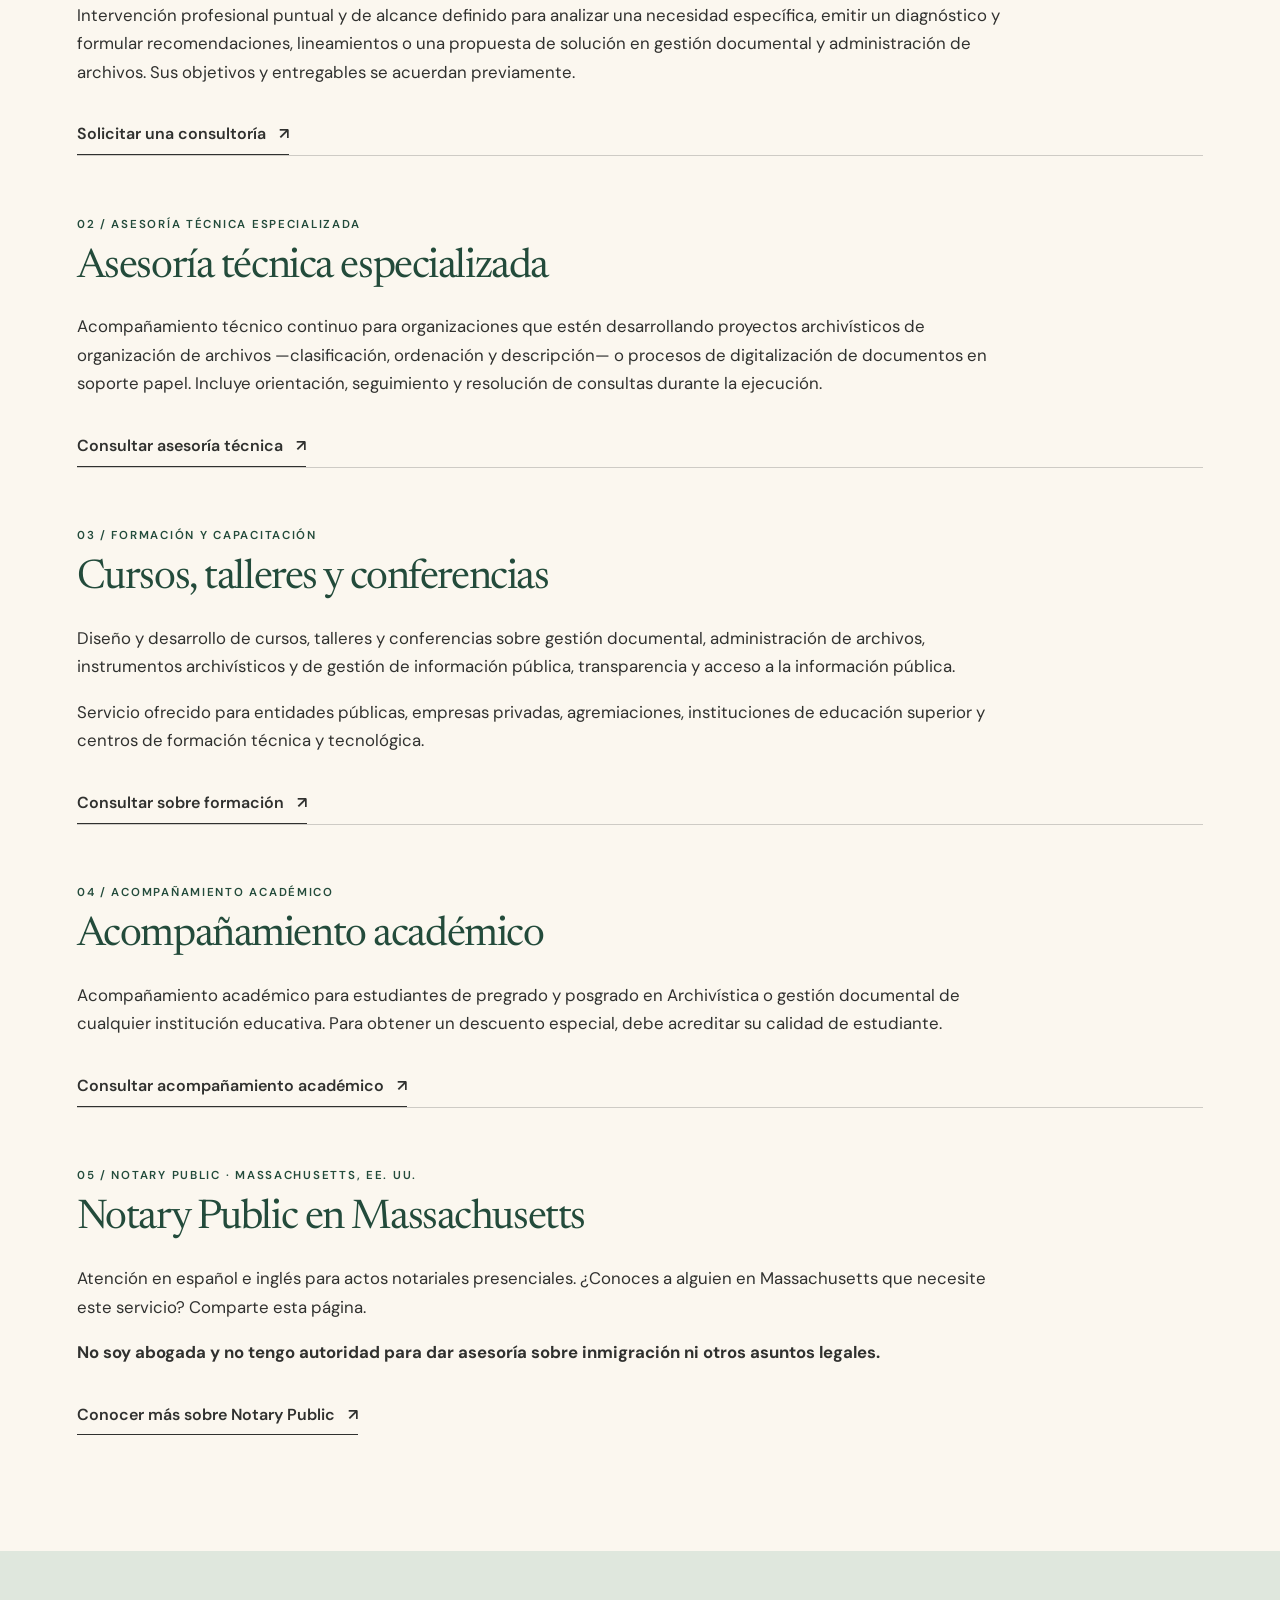
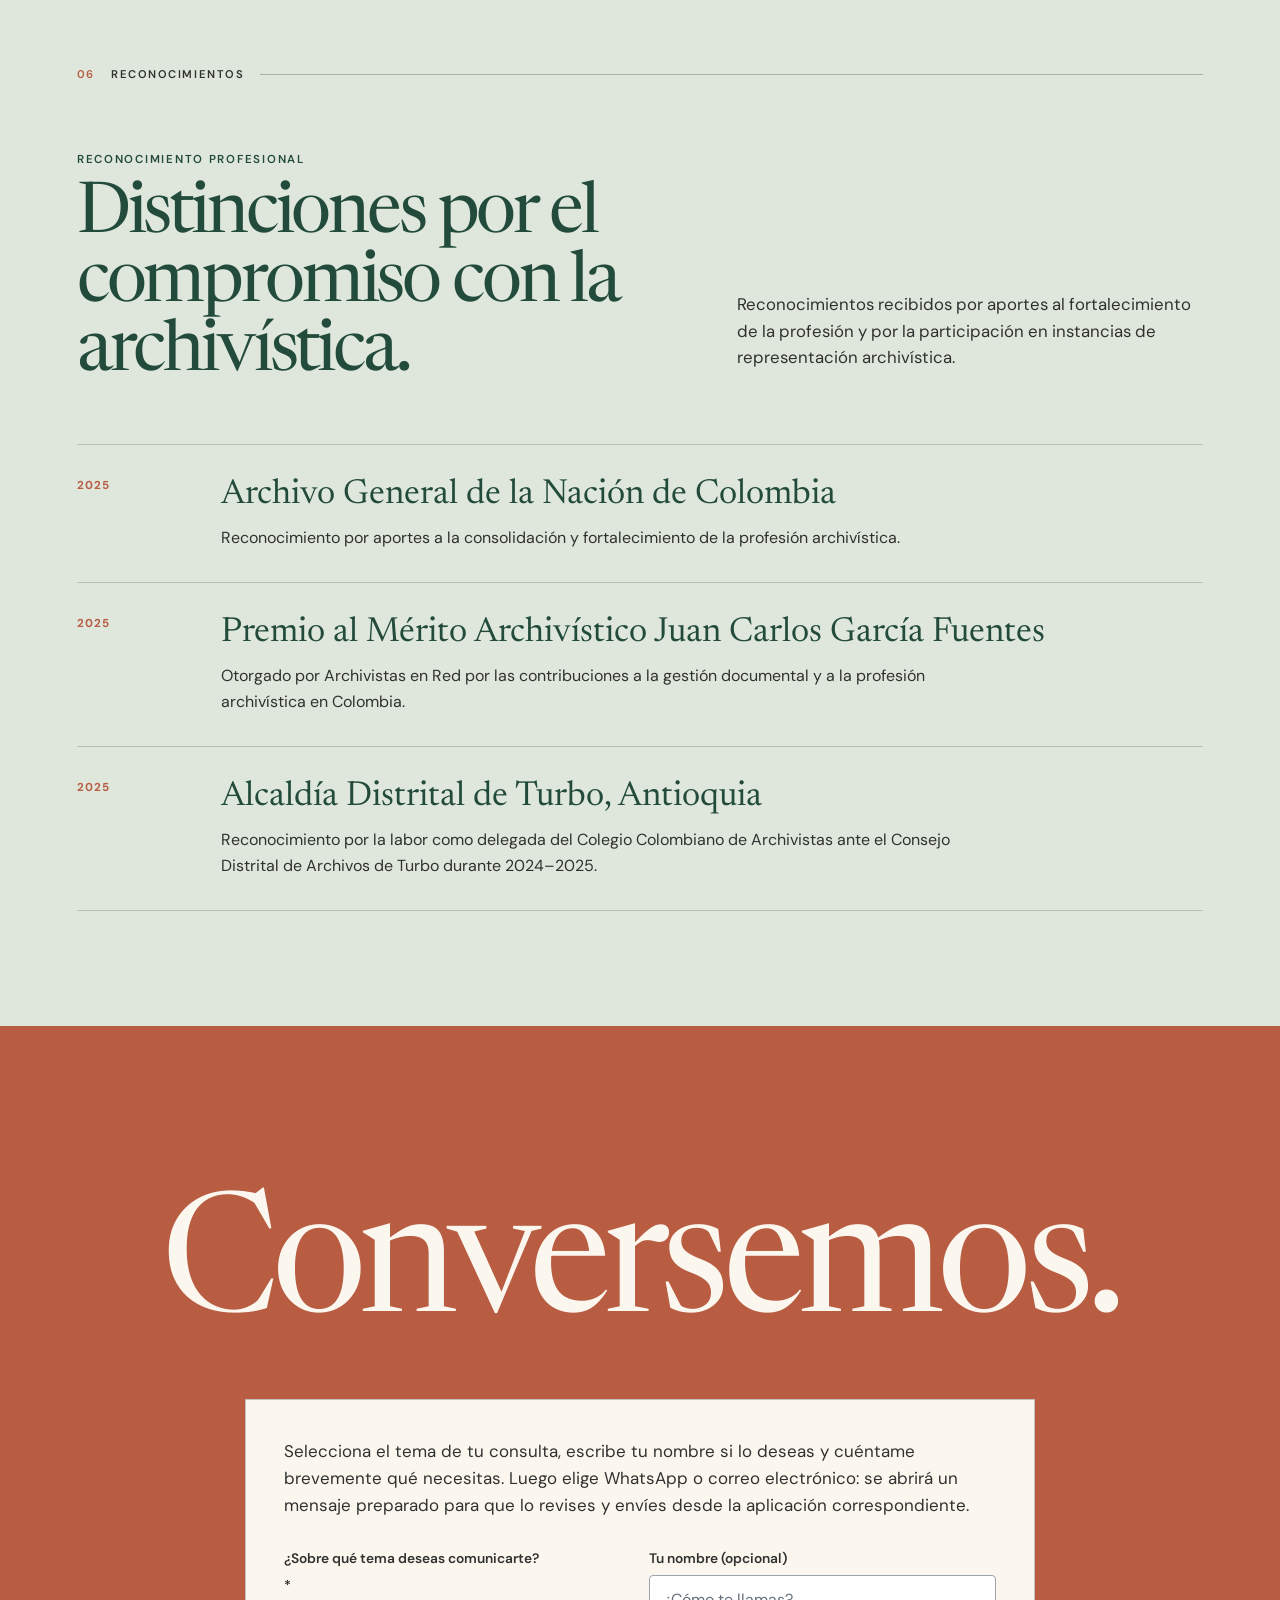
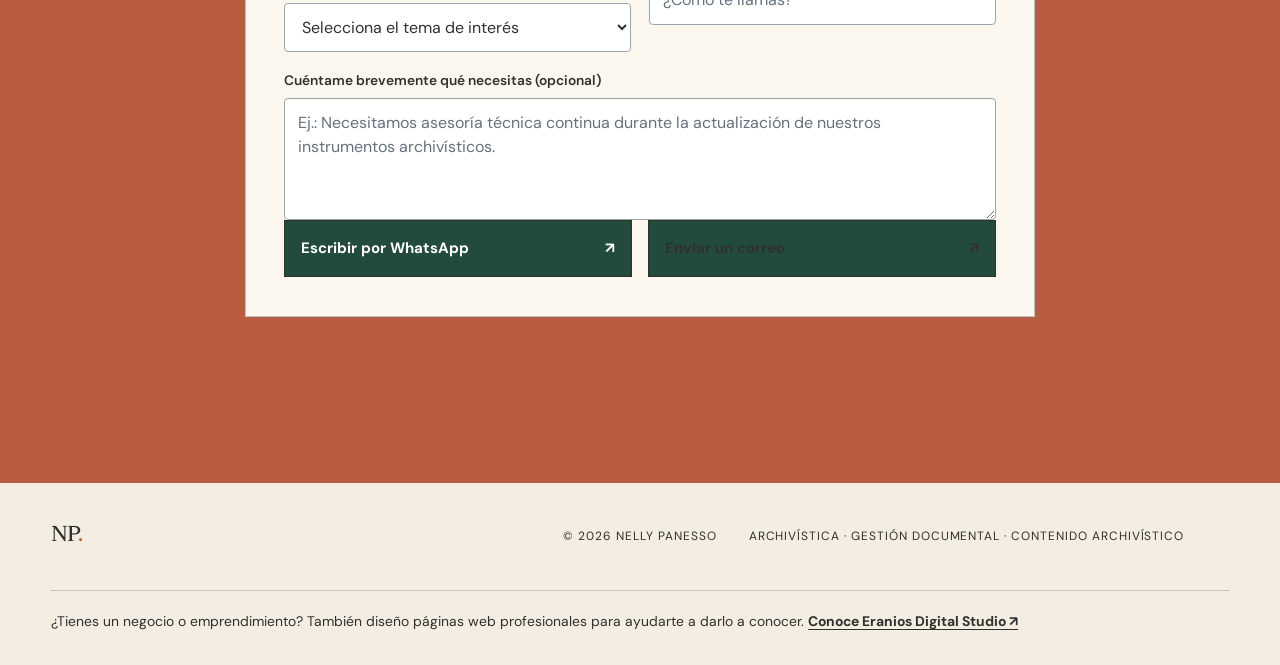
==== commit ee428d2f: "Agregar Notary Public al menú principal y conservar su servicio en el perfil" ====
--- a/index.html
+++ b/index.html
@@ -22,6 +22,7 @@
       <a href="#trayectoria">Trayectoria</a>
       <a href="contenido-archivistico.html">Contenido Archivístico</a>
       <a href="#servicios">Servicios</a>
+      <a href="notary-public.html">Notary Public</a>
       <a href="#reconocimientos">Reconocimientos</a>
       <a href="#contacto">Contacto</a>
     </nav>
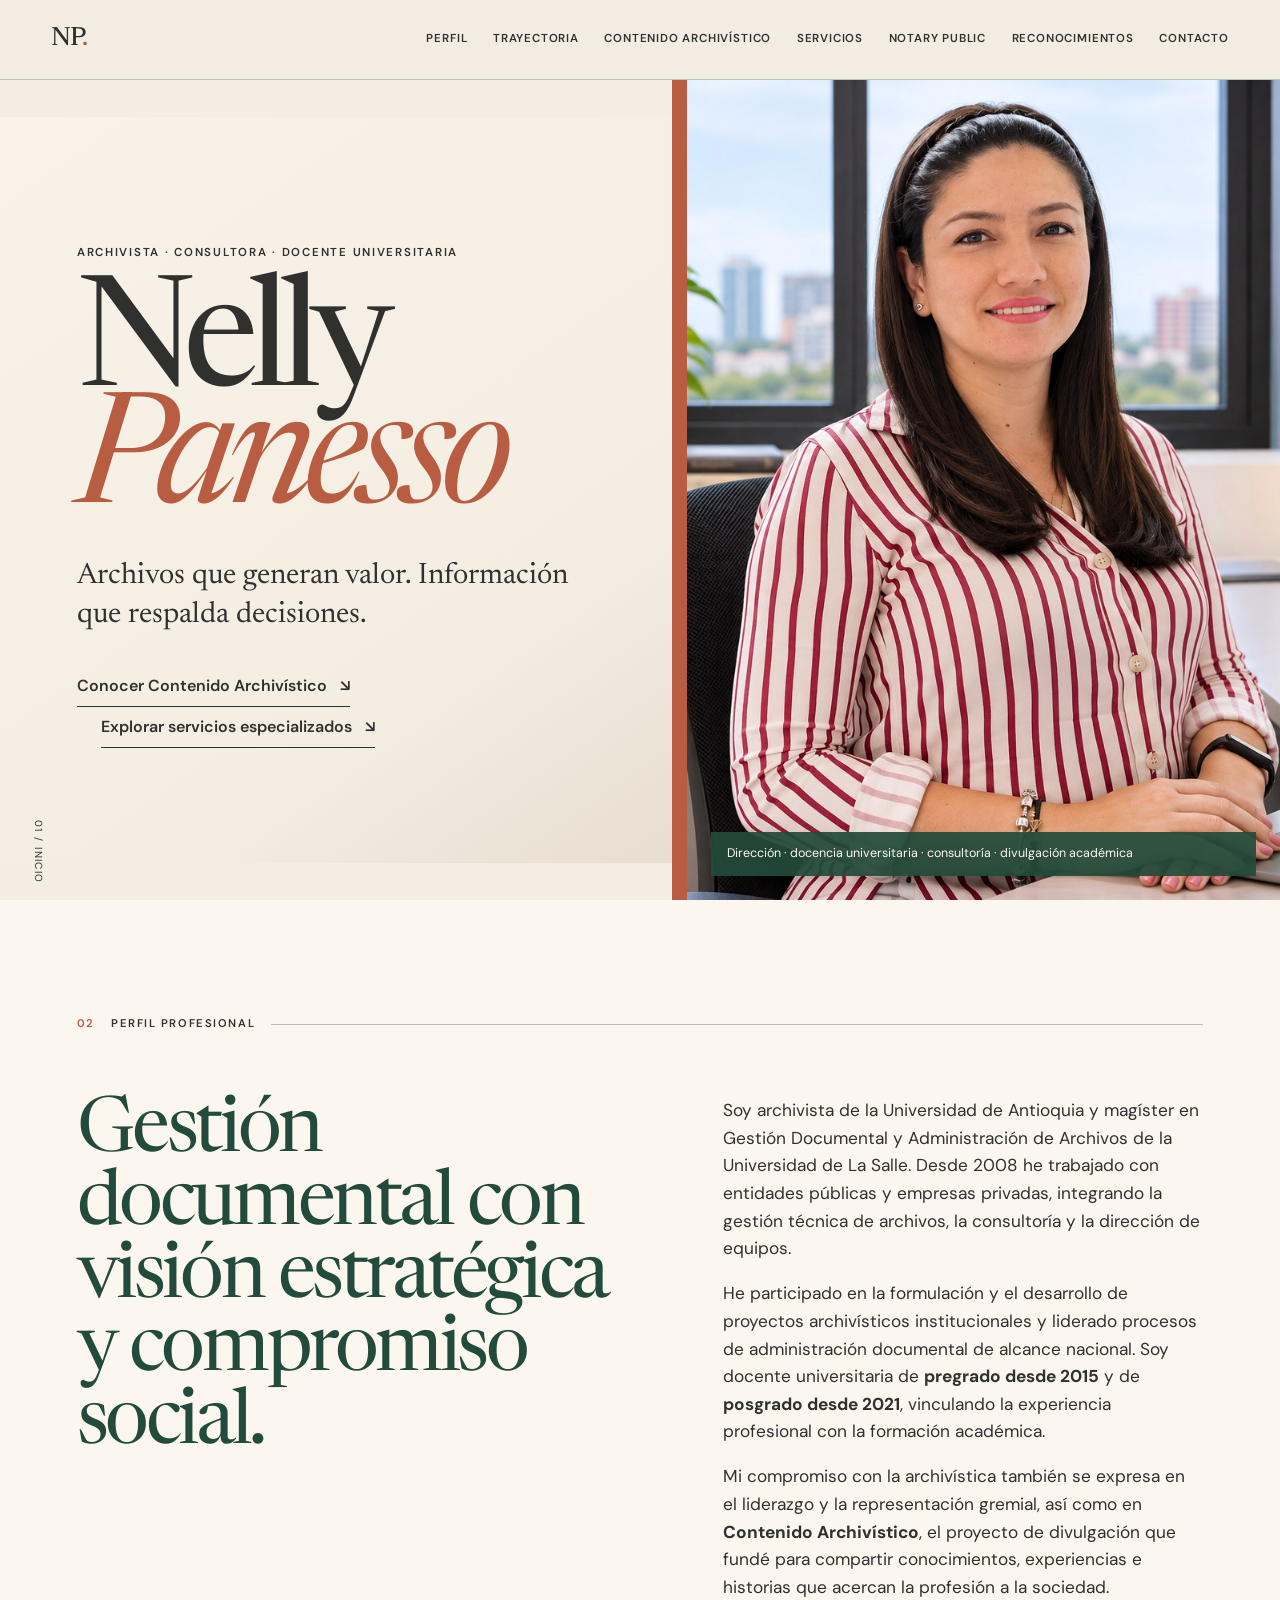
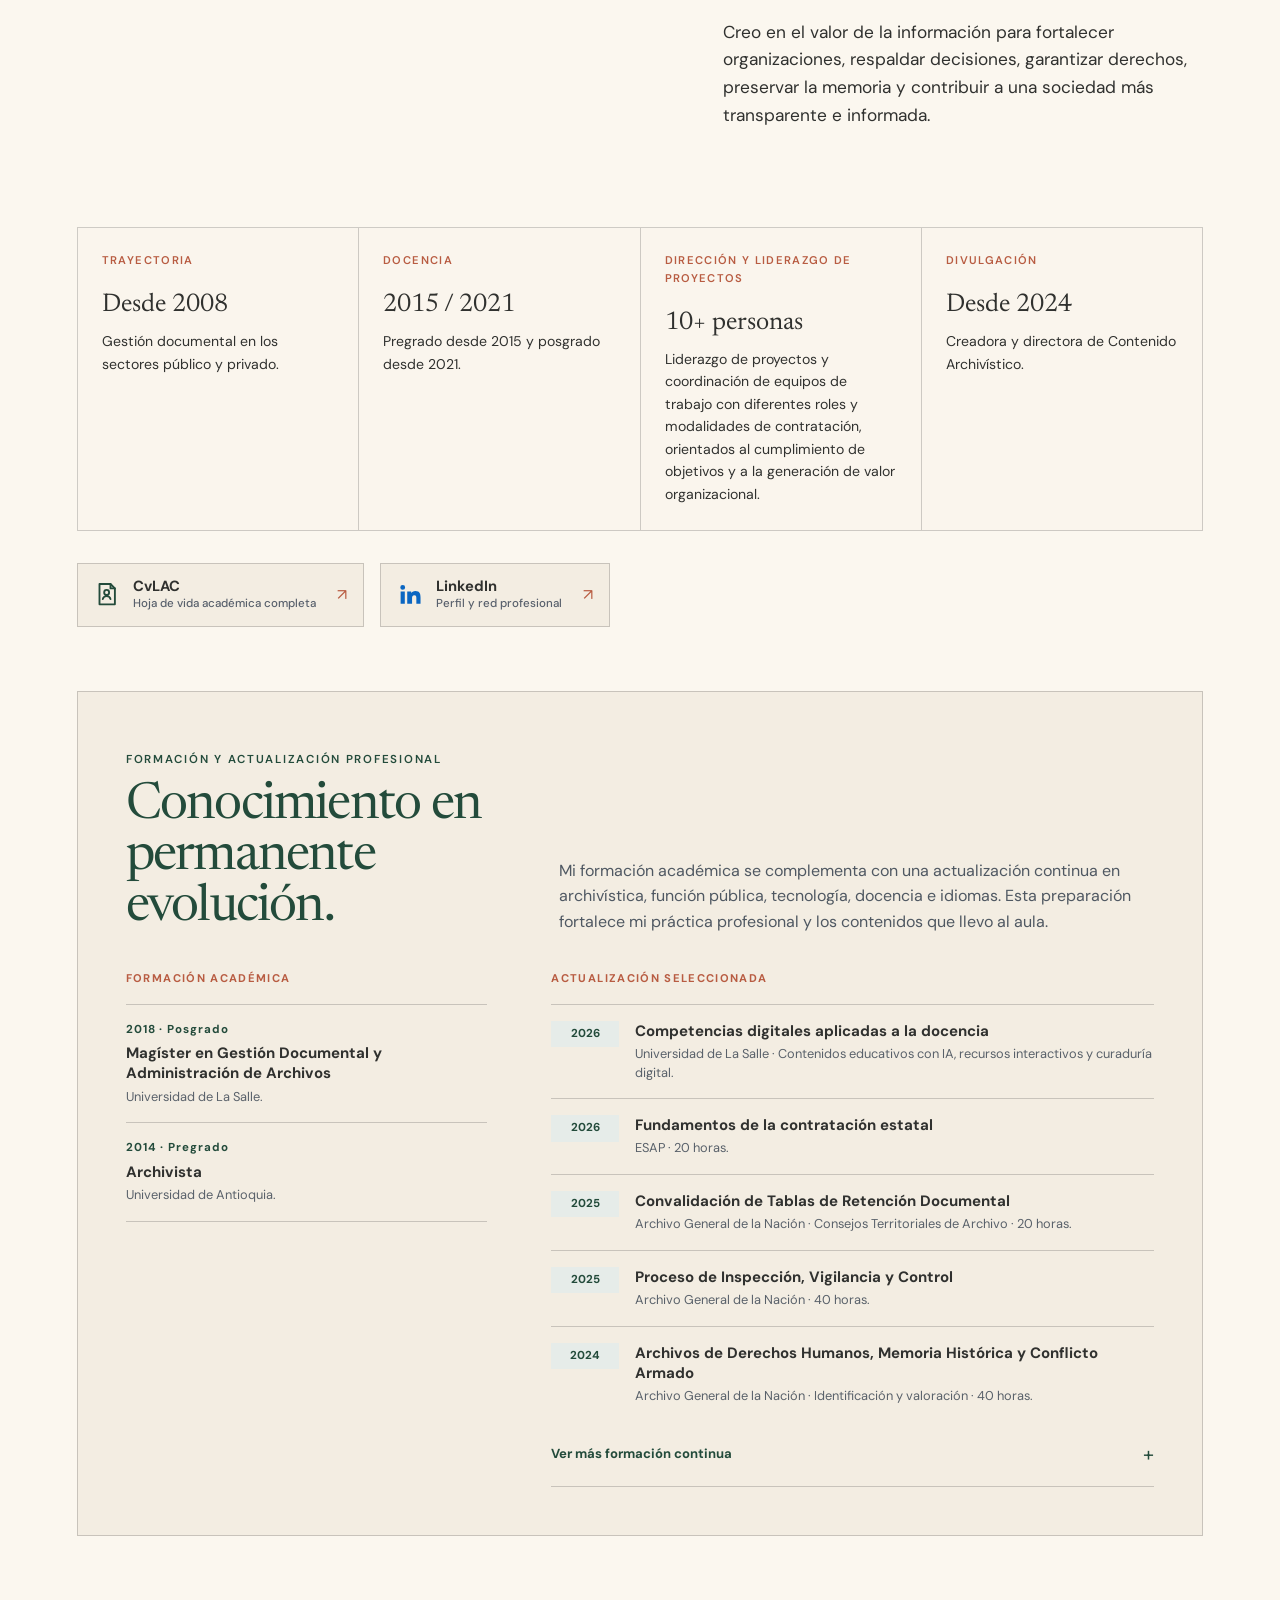
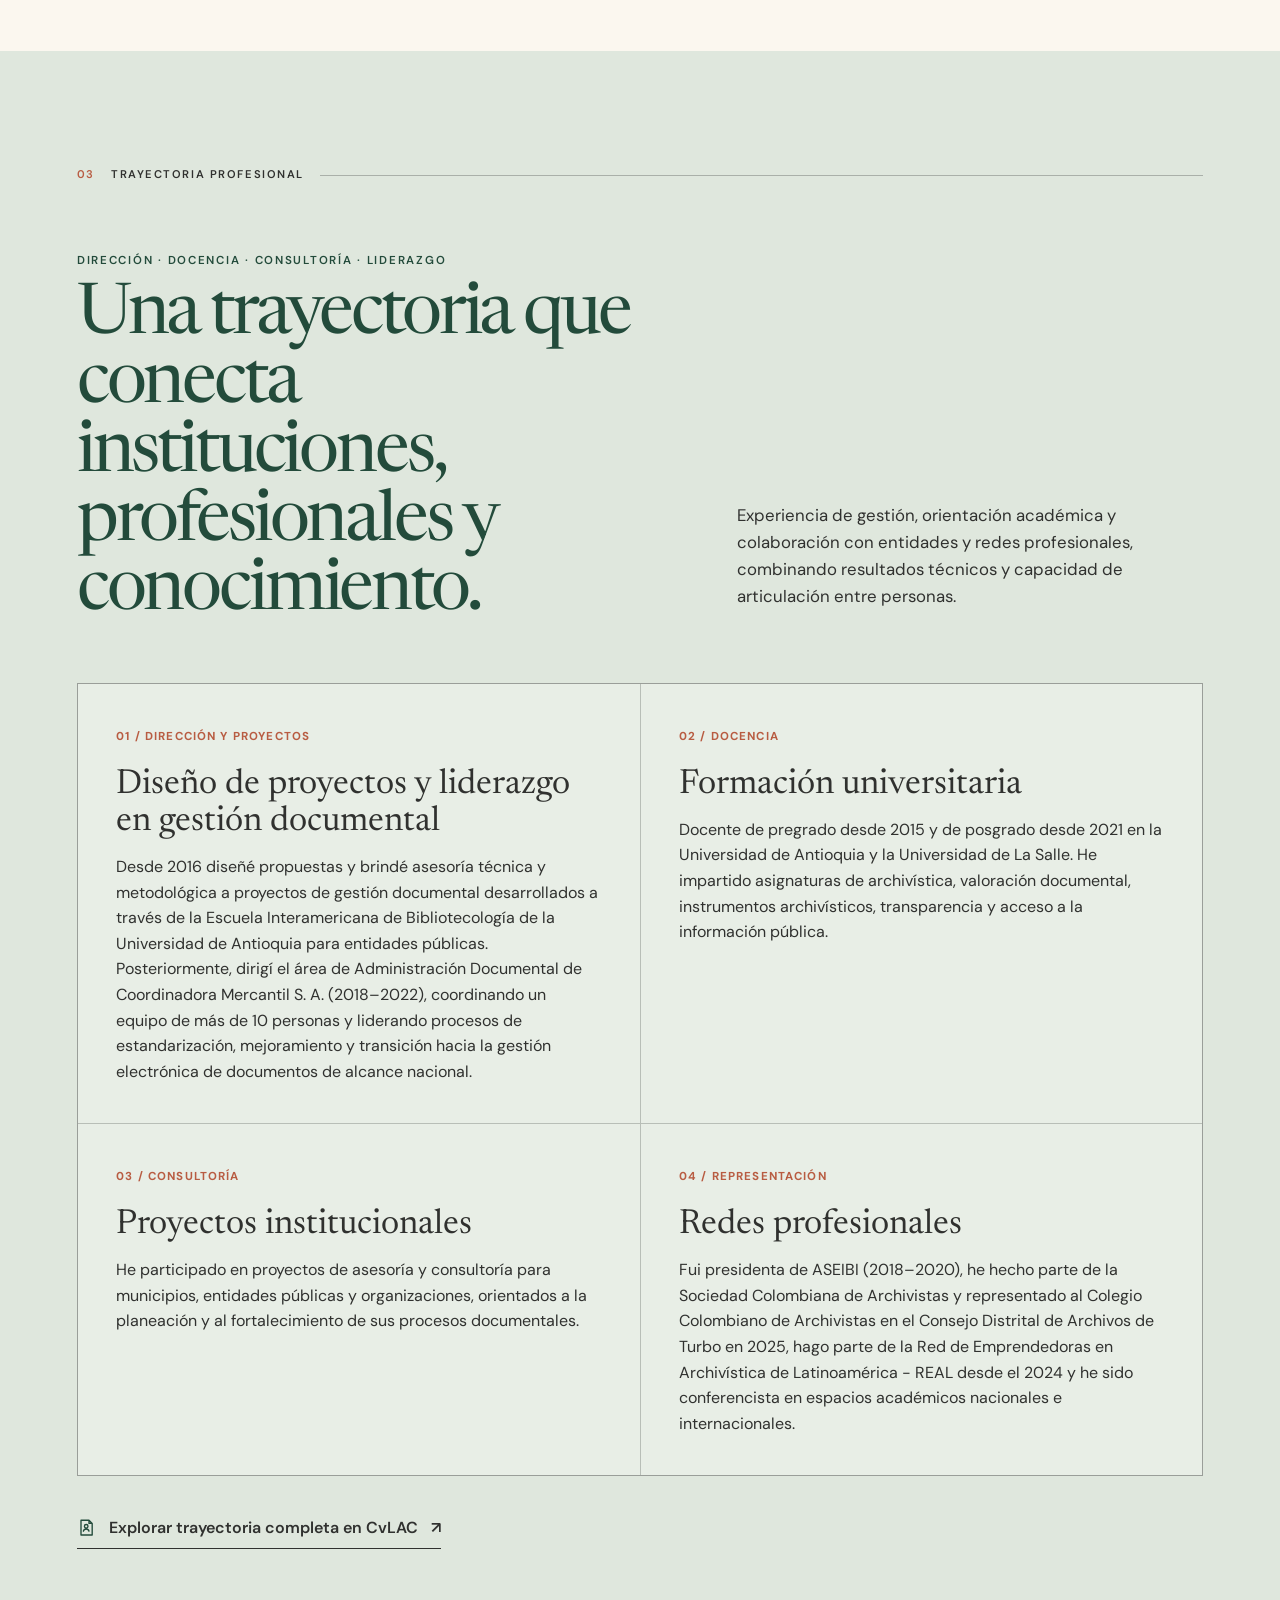
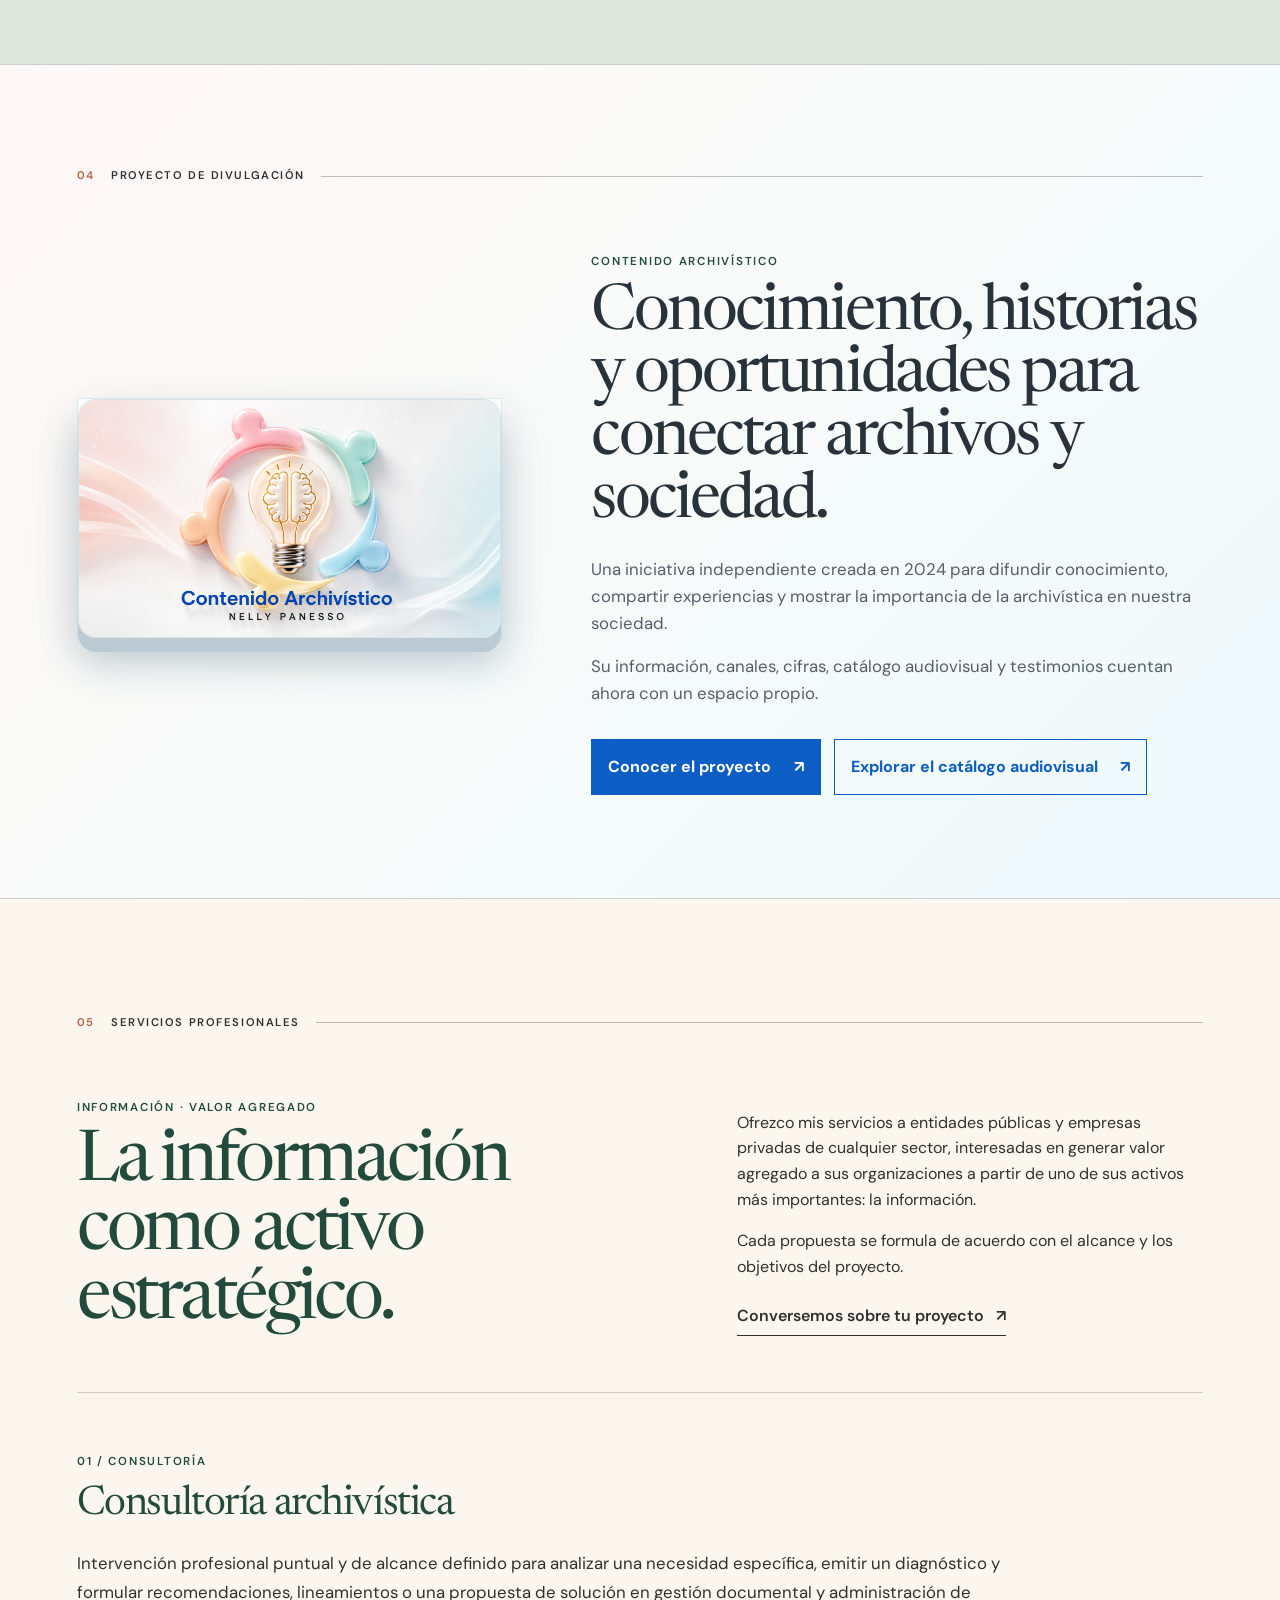
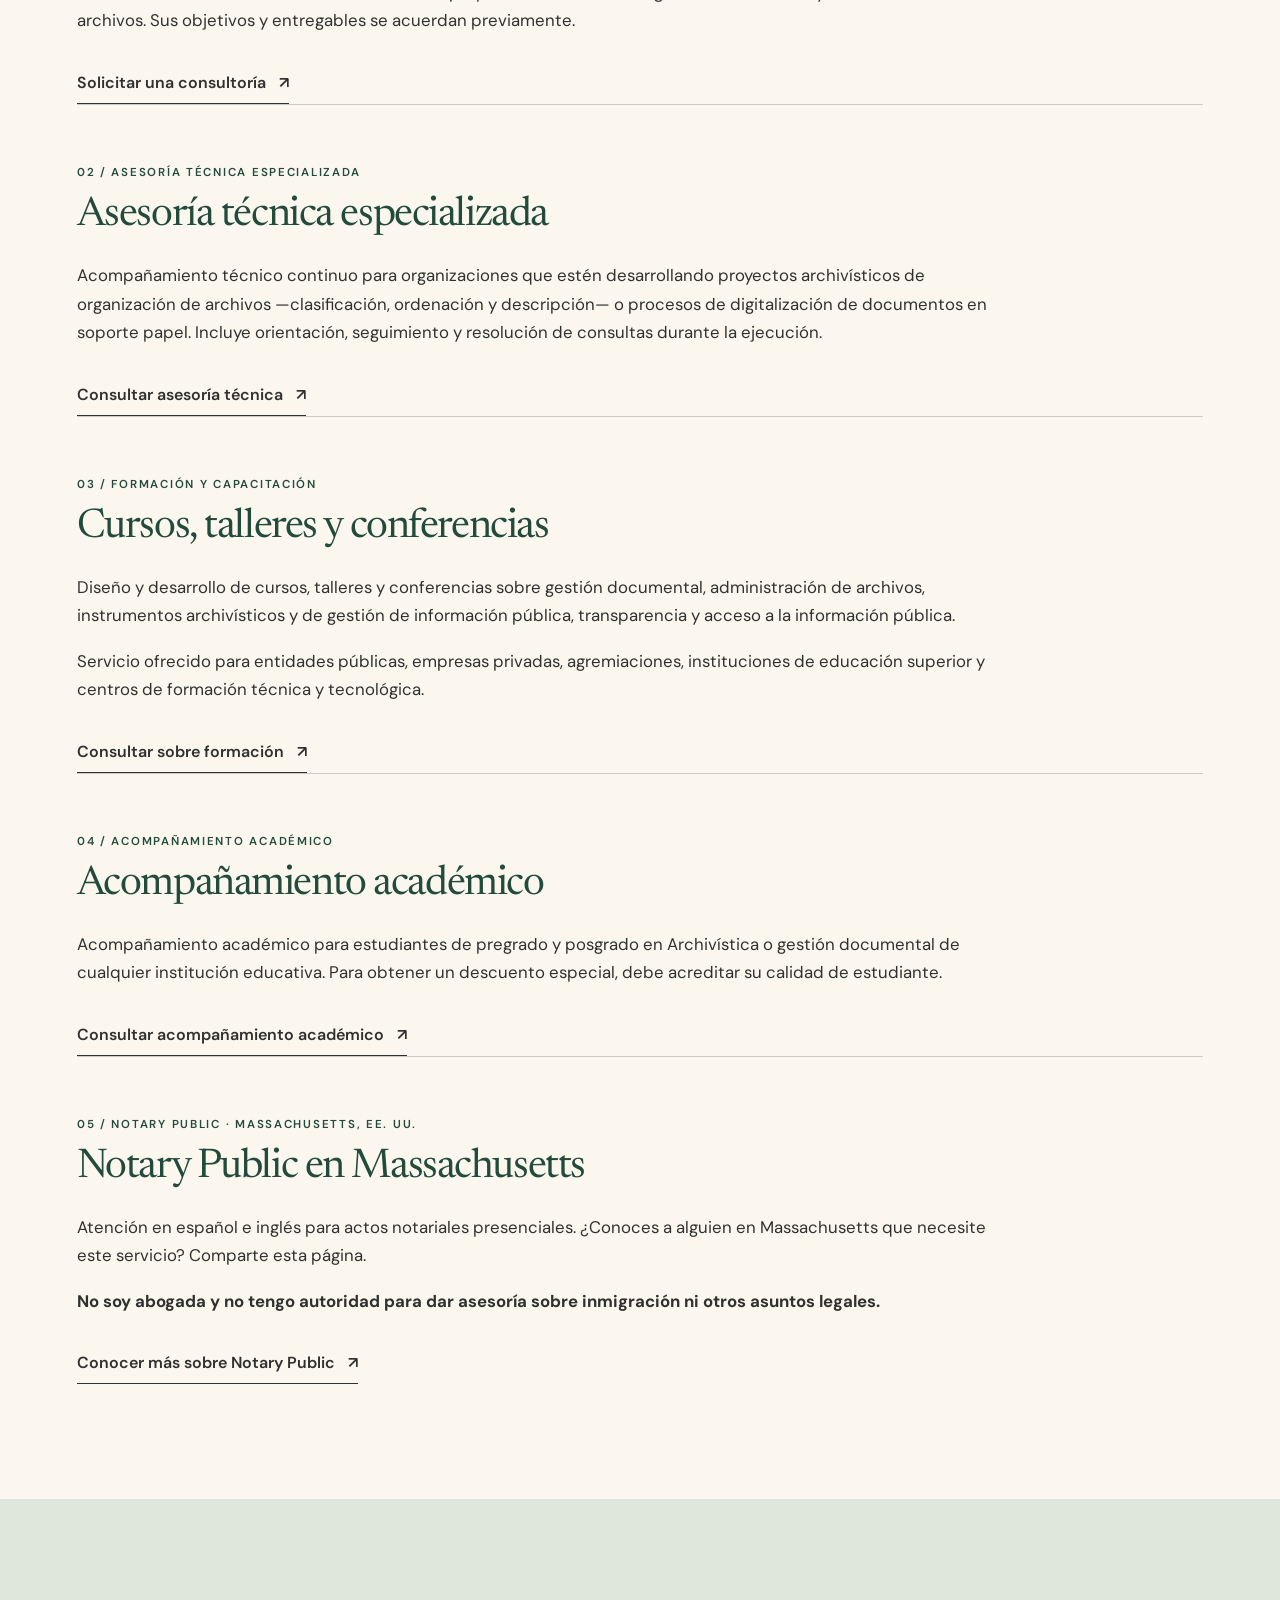
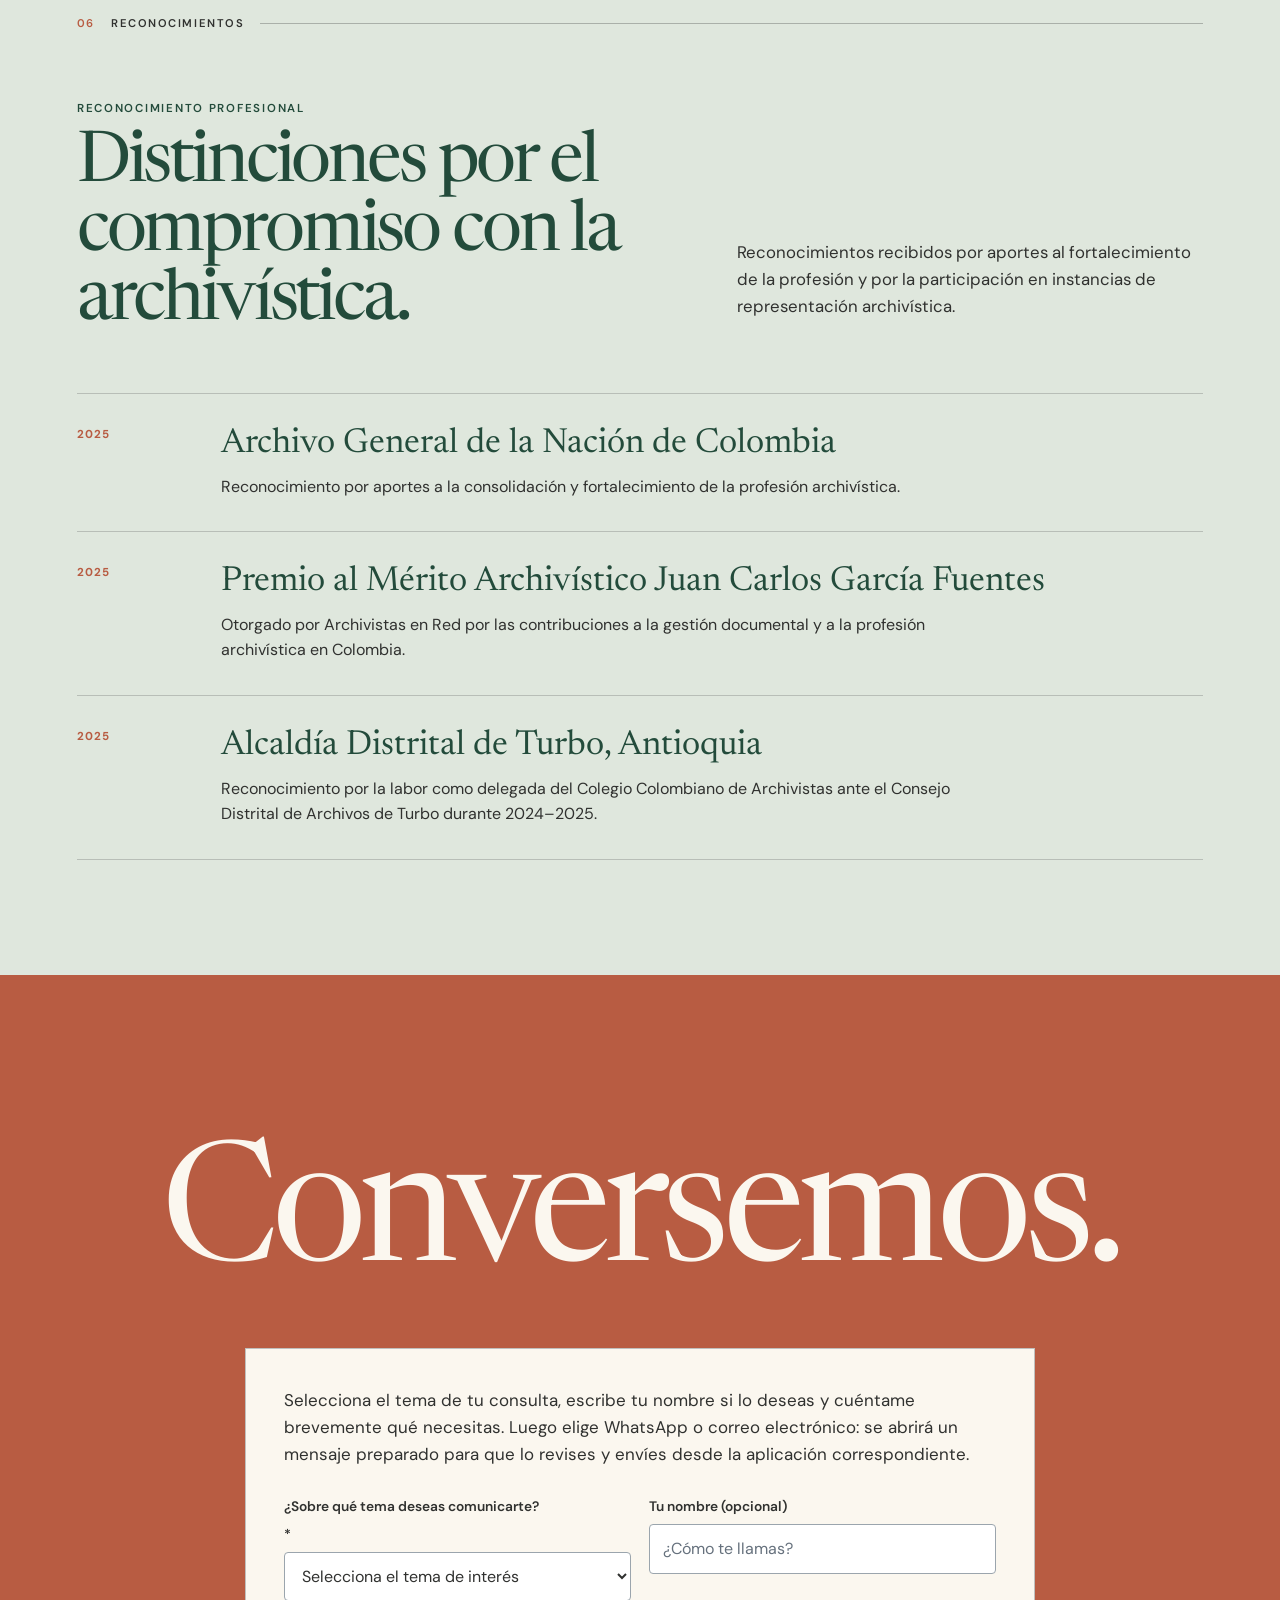
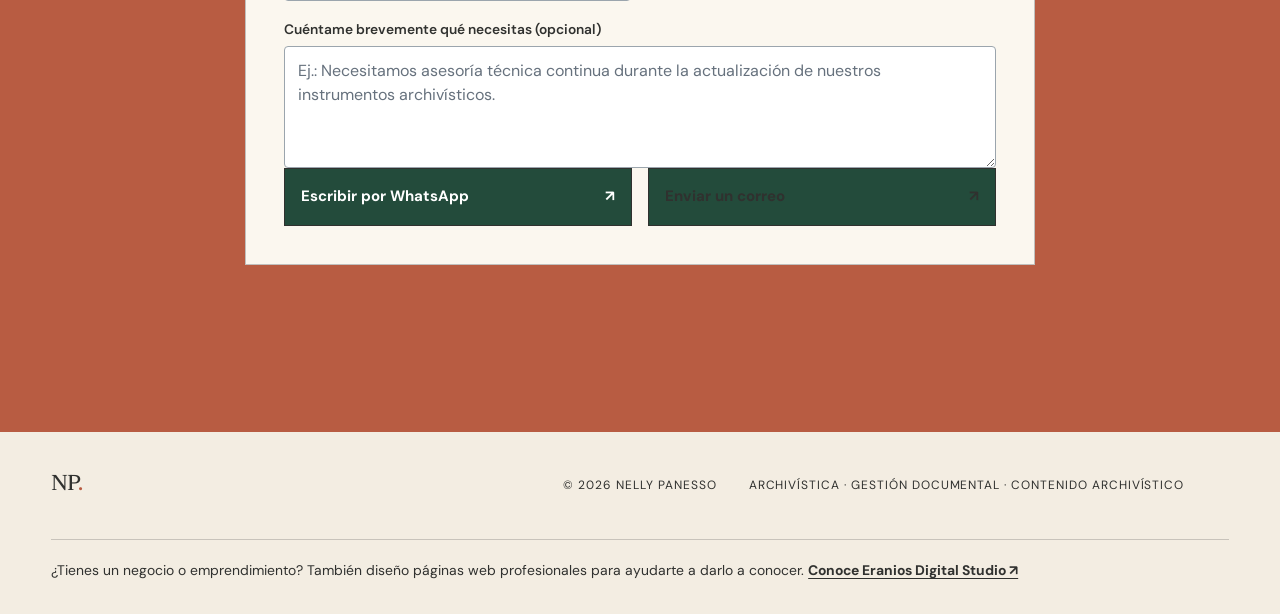
==== commit c2349829: "Quitar frase redundante de Dirección y proyectos en Trayectoria" ====
--- a/index.html
+++ b/index.html
@@ -113,7 +113,7 @@
         <p>Experiencia de gestión, orientación académica y colaboración con entidades y redes profesionales, combinando resultados técnicos y capacidad de articulación entre personas.</p>
       </div>
       <div class="editorial-cards">
-        <article><span>01 / Dirección y proyectos</span><h3>Diseño de proyectos y liderazgo en gestión documental</h3><p>Desde 2016 diseñé propuestas y brindé asesoría técnica y metodológica a proyectos de gestión documental desarrollados a través de la Escuela Interamericana de Bibliotecología de la Universidad de Antioquia para entidades públicas. Esta experiencia incluyó instrumentos archivísticos, programas de gestión documental y revisión de informes técnicos. Posteriormente, dirigí el área de Administración Documental de Coordinadora Mercantil S. A. (2018–2022), coordinando un equipo de más de 10 personas y liderando procesos de estandarización, mejoramiento y transición hacia la gestión electrónica de documentos de alcance nacional.</p></article>
+        <article><span>01 / Dirección y proyectos</span><h3>Diseño de proyectos y liderazgo en gestión documental</h3><p>Desde 2016 diseñé propuestas y brindé asesoría técnica y metodológica a proyectos de gestión documental desarrollados a través de la Escuela Interamericana de Bibliotecología de la Universidad de Antioquia para entidades públicas. Posteriormente, dirigí el área de Administración Documental de Coordinadora Mercantil S. A. (2018–2022), coordinando un equipo de más de 10 personas y liderando procesos de estandarización, mejoramiento y transición hacia la gestión electrónica de documentos de alcance nacional.</p></article>
         <article><span>02 / Docencia</span><h3>Formación universitaria</h3><p>Docente de pregrado desde 2015 y de posgrado desde 2021 en la Universidad de Antioquia y la Universidad de La Salle. He impartido asignaturas de archivística, valoración documental, instrumentos archivísticos, transparencia y acceso a la información pública.</p></article>
         <article><span>03 / Consultoría</span><h3>Proyectos institucionales</h3><p>He participado en proyectos de asesoría y consultoría para municipios, entidades públicas y organizaciones, orientados a la planeación y al fortalecimiento de sus procesos documentales.</p></article>
         <article><span>04 / Representación</span><h3>Redes profesionales</h3><p>Fui presidenta de ASEIBI (2018–2020), he hecho parte de la Sociedad Colombiana de Archivistas y representado al Colegio Colombiano de Archivistas en el Consejo Distrital de Archivos de Turbo en 2025, hago parte de la Red de Emprendedoras en Archivística de Latinoamérica - REAL desde el 2024 y he sido conferencista en espacios académicos nacionales e internacionales.</p></article>
